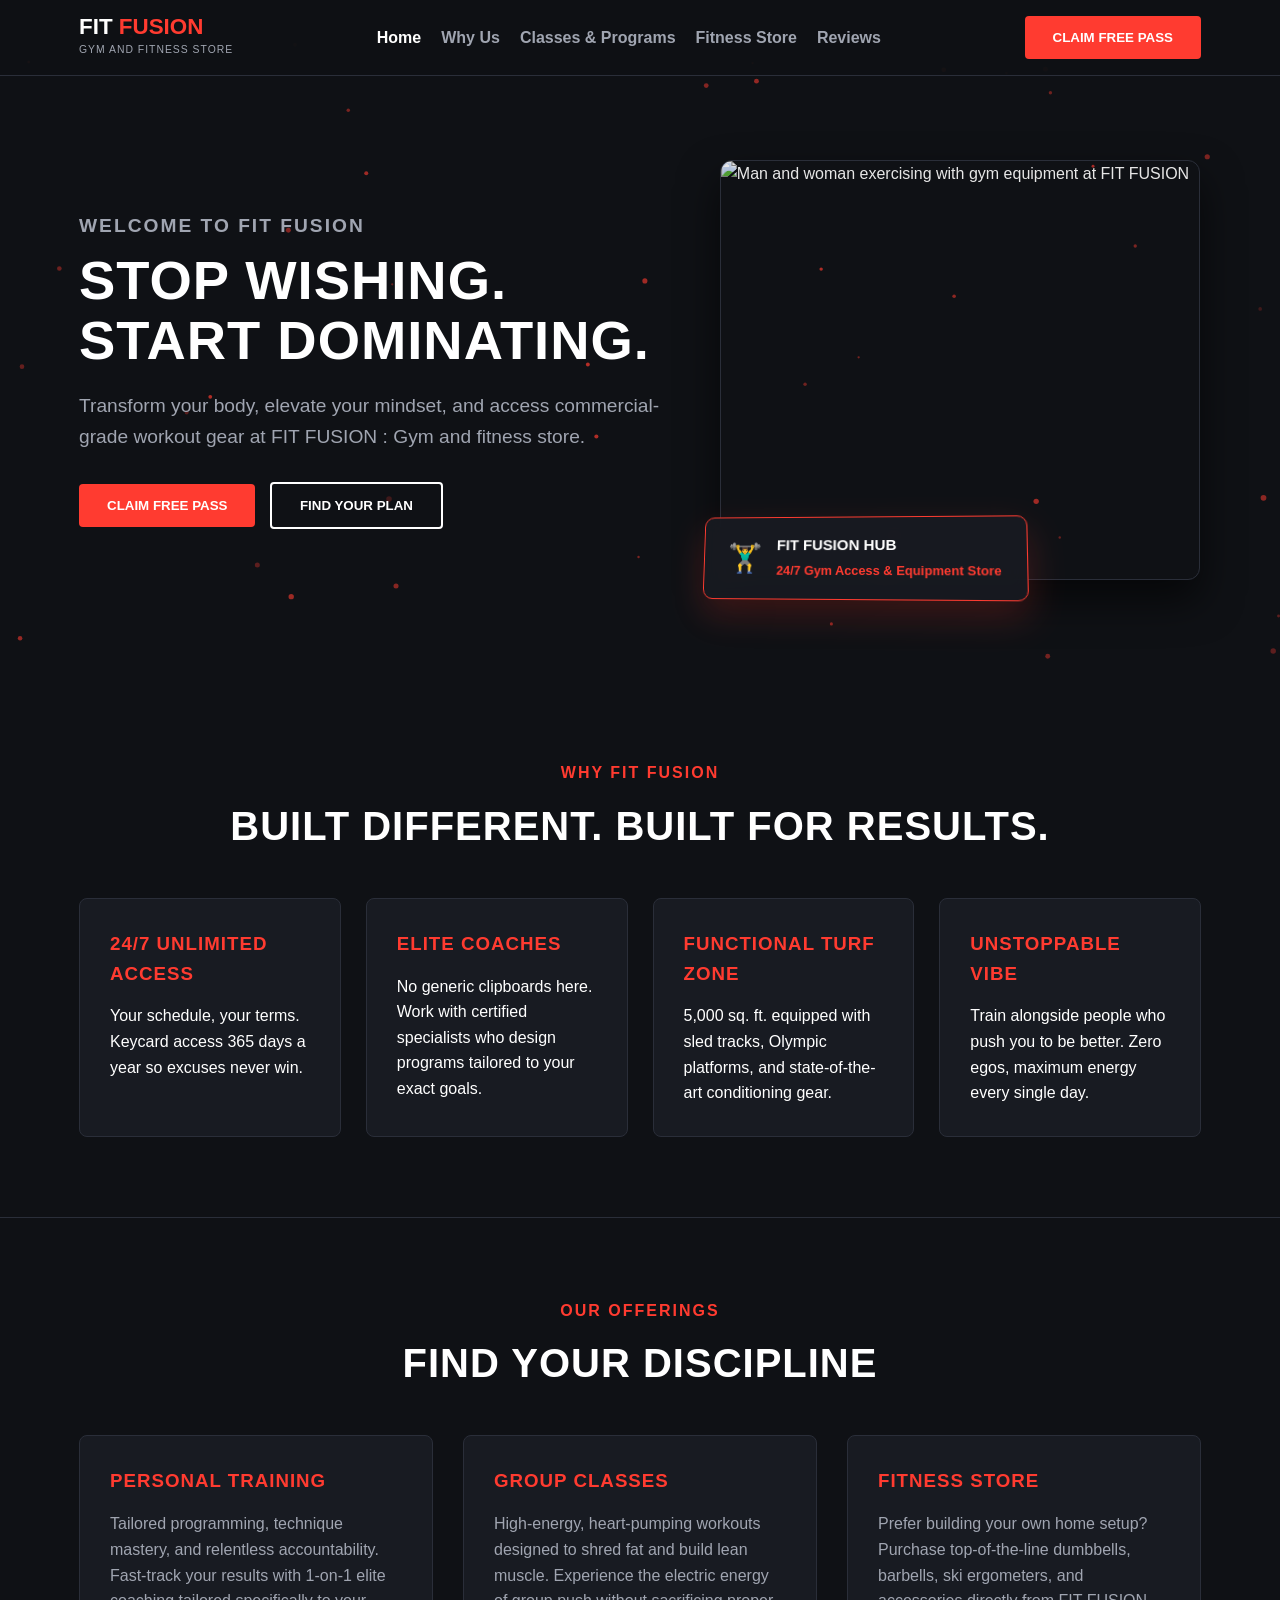
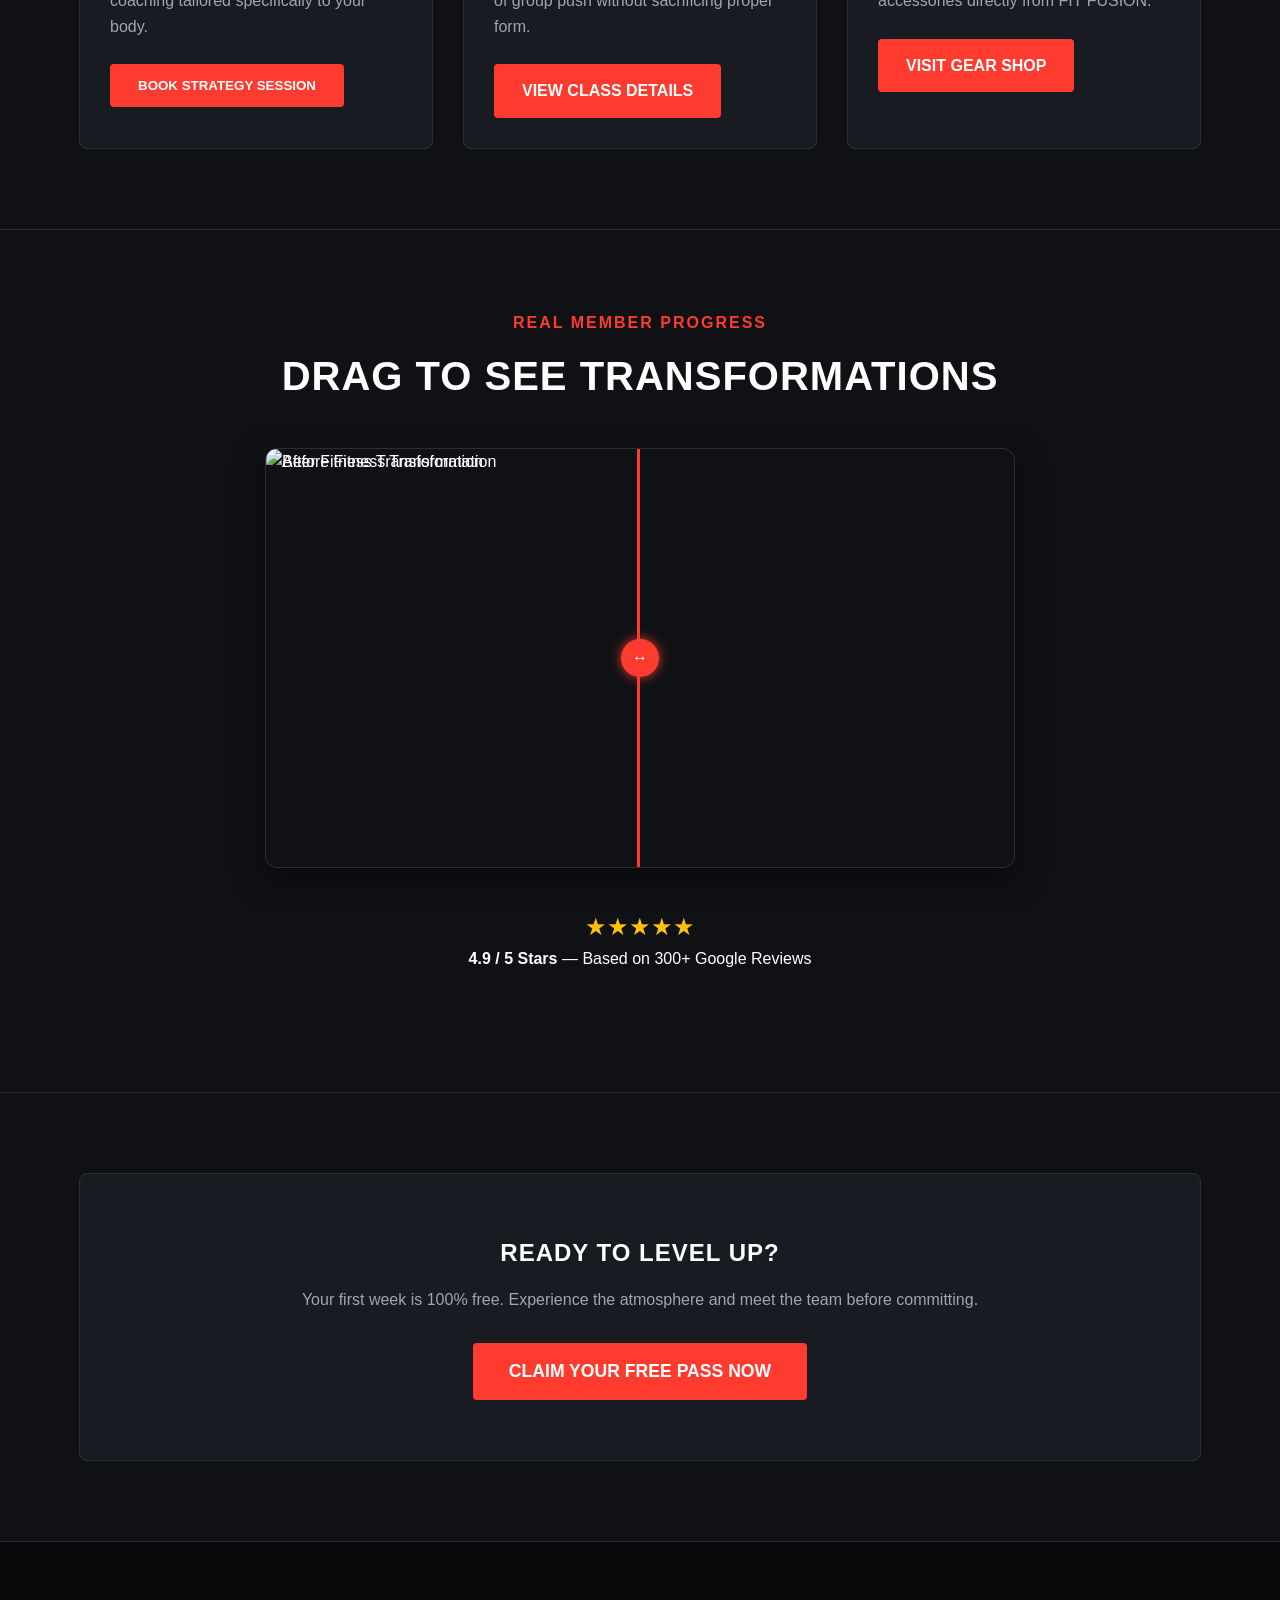
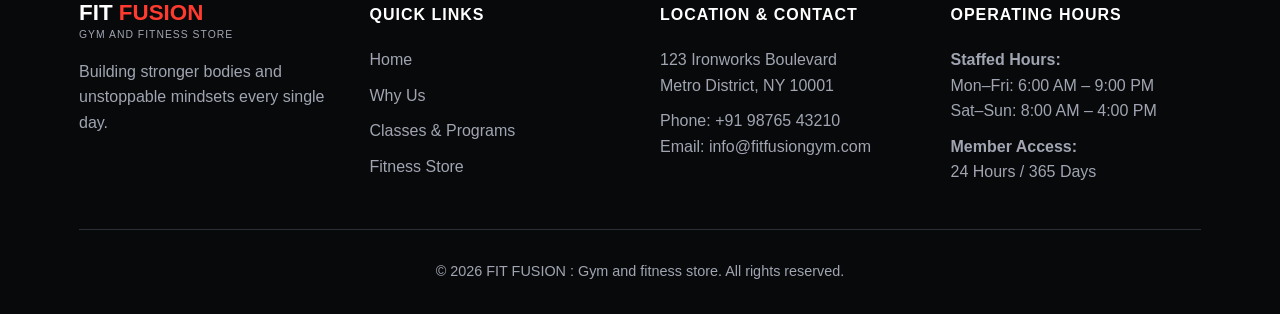
==== index.html @ 867b8ad6 "Add files via upload" ====
<!DOCTYPE html>
<html lang="en">
<head>
    <meta charset="UTF-8">
    <meta name="viewport" content="width=device-width, initial-scale=1.0">
    <title>FIT FUSION : Gym and fitness store | High-Performance Fitness Hub</title>
    <style>
        * {
            margin: 0;
            padding: 0;
            box-sizing: border-box;
            font-family: 'Segoe UI', Tahoma, Geneva, Verdana, sans-serif;
        }

        :root {
            --bg-dark: #0f1115;
            --bg-card: #181b22;
            --accent: #ff3b30;
            --accent-hover: #e02d23;
            --text-light: #ffffff;
            --text-gray: #a0a5b1;
            --border: #2a2e39;
        }

        body {
            background-color: var(--bg-dark);
            color: var(--text-light);
            line-height: 1.6;
        }

        .container {
            width: 90%;
            max-width: 1200px;
            margin: 0 auto;
            padding: 0 15px;
        }

        h1, h2, h3, h4 {
            font-weight: 800;
            text-transform: uppercase;
            letter-spacing: 1px;
        }

        .section-title {
            text-align: center;
            font-size: 2.5rem;
            margin-bottom: 1rem;
            color: var(--text-light);
        }

        .section-subtitle {
            text-align: center;
            color: var(--accent);
            font-size: 1rem;
            text-transform: uppercase;
            letter-spacing: 2px;
            margin-bottom: 0.5rem;
            font-weight: 700;
        }

        .btn {
            display: inline-block;
            padding: 14px 28px;
            background-color: var(--accent);
            color: var(--text-light);
            text-decoration: none;
            font-weight: 700;
            text-transform: uppercase;
            border-radius: 4px;
            transition: background 0.3s ease, transform 0.2s ease, box-shadow 0.3s ease;
            border: none;
            cursor: pointer;
            text-align: center;
        }

        .btn:hover { 
            background-color: var(--accent-hover); 
            transform: translateY(-2px);
            box-shadow: 0 0 15px rgba(255, 59, 48, 0.6);
        }

        .btn-outline {
            background-color: transparent;
            border: 2px solid var(--text-light);
            margin-left: 10px;
        }

        .btn-outline:hover {
            background-color: var(--text-light);
            color: var(--bg-dark);
            box-shadow: none;
        }

        section {
            padding: 80px 0;
            border-bottom: 1px solid var(--border);
        }

        /* Navigation */
        nav {
            background-color: rgba(15, 17, 21, 0.95);
            position: fixed;
            width: 100%;
            top: 0;
            z-index: 1000;
            border-bottom: 1px solid var(--border);
        }

        .nav-container {
            display: flex;
            justify-content: space-between;
            align-items: center;
            padding: 16px 15px;
        }

        .logo-container {
            display: flex;
            flex-direction: column;
            text-decoration: none;
        }

        .logo {
            font-size: 1.4rem;
            font-weight: 900;
            color: var(--text-light);
            line-height: 1;
        }

        .logo span { color: var(--accent); }

        .logo-sub {
            font-size: 0.65rem;
            color: var(--text-gray);
            letter-spacing: 1px;
            text-transform: uppercase;
            margin-top: 3px;
        }

        .nav-links {
            display: flex;
            list-style: none;
            gap: 20px;
        }

        .nav-links a {
            color: var(--text-gray);
            text-decoration: none;
            font-weight: 600;
            transition: color 0.3s;
        }

        .nav-links a:hover, .nav-links a.active { color: var(--text-light); }

        /* Hero Section with Canvas Particle Overlay & Split Layout */
        .hero {
            position: relative;
            padding: 160px 0 100px 0;
            background: linear-gradient(180deg, rgba(15,17,21,0.85) 0%, rgba(15,17,21,1) 100%);
            overflow: hidden;
        }

        #particleCanvas {
            position: absolute;
            top: 0;
            left: 0;
            width: 100%;
            height: 100%;
            pointer-events: none;
            z-index: 1;
        }

        .hero-grid {
            position: relative;
            z-index: 2;
            display: grid;
            grid-template-columns: 1.1fr 0.9fr;
            gap: 50px;
            align-items: center;
        }

        .hero-text h1 {
            font-size: 3.4rem;
            line-height: 1.1;
            margin-bottom: 20px;
        }

        .hero-text p {
            font-size: 1.2rem;
            color: var(--text-gray);
            margin-bottom: 30px;
        }

        .hero-visual {
            position: relative;
            display: flex;
            justify-content: center;
        }

        .hero-img-box {
            position: relative;
            width: 100%;
            max-width: 480px;
            height: 420px;
            border-radius: 12px;
            overflow: hidden;
            border: 1px solid var(--border);
            box-shadow: 0 20px 40px rgba(0,0,0,0.6);
            transition: box-shadow 0.3s ease;
        }

        .hero-img-box:hover {
            box-shadow: 0 0 25px rgba(255, 59, 48, 0.4);
        }

        .hero-img-box img {
            width: 100%;
            height: 100%;
            object-fit: cover;
            filter: brightness(0.9);
        }

        /* Floating 3D Badge Overlay */
        .hero-3d-badge {
            position: absolute;
            bottom: -20px;
            left: -20px;
            background: rgba(24, 27, 34, 0.85);
            backdrop-filter: blur(10px);
            border: 1px solid var(--accent);
            padding: 16px 24px;
            border-radius: 10px;
            display: flex;
            align-items: center;
            gap: 15px;
            box-shadow: 0 15px 35px rgba(255, 59, 48, 0.2);
            transform: perspective(500px) rotateY(-5deg) rotateX(5deg);
        }

        .hero-3d-badge .icon {
            font-size: 1.8rem;
        }

        .hero-3d-badge strong {
            display: block;
            color: var(--text-light);
            font-size: 0.95rem;
        }

        .hero-3d-badge span {
            color: var(--accent);
            font-size: 0.8rem;
            font-weight: 700;
        }

        /* Grids & Cards with Neon Glow Effect */
        .grid-4 {
            display: grid;
            grid-template-columns: repeat(auto-fit, minmax(250px, 1fr));
            gap: 25px;
            margin-top: 40px;
        }

        .grid-3 {
            display: grid;
            grid-template-columns: repeat(auto-fit, minmax(300px, 1fr));
            gap: 30px;
            margin-top: 40px;
        }

        .card, .offering-card {
            background-color: var(--bg-card);
            padding: 30px;
            border-radius: 8px;
            border: 1px solid var(--border);
            transition: transform 0.3s ease, border-color 0.3s ease, box-shadow 0.3s ease;
        }

        .card:hover, .offering-card:hover { 
            transform: translateY(-5px);
            border-color: var(--accent);
            box-shadow: 0 0 20px rgba(255, 59, 48, 0.3);
        }

        .card h3, .offering-card h3 {
            margin-bottom: 15px;
            color: var(--accent);
        }

        .offering-card p {
            color: var(--text-gray);
            margin: 15px 0 25px 0;
        }

        /* Interactive Transformation Before/After Slider */
        .transformation-slider {
            position: relative;
            width: 100%;
            max-width: 750px;
            height: 420px;
            margin: 40px auto 0 auto;
            border-radius: 12px;
            overflow: hidden;
            border: 1px solid var(--border);
            user-select: none;
            box-shadow: 0 10px 30px rgba(0,0,0,0.5);
        }

        .slider-img {
            position: absolute;
            top: 0;
            left: 0;
            width: 100%;
            height: 100%;
            object-fit: cover;
        }

        .img-after {
            width: 50%;
            z-index: 2;
            border-right: 3px solid var(--accent);
            overflow: hidden;
        }

        .slider-handle {
            position: absolute;
            top: 0;
            left: 50%;
            width: 40px;
            height: 100%;
            margin-left: -20px;
            z-index: 3;
            cursor: ew-resize;
            display: flex;
            align-items: center;
            justify-content: center;
        }

        .handle-circle {
            width: 38px;
            height: 38px;
            background: var(--accent);
            border-radius: 50%;
            color: white;
            display: flex;
            align-items: center;
            justify-content: center;
            font-weight: 800;
            box-shadow: 0 0 12px rgba(255, 59, 48, 0.9);
        }

        .rating-banner {
            text-align: center;
            margin-bottom: 40px;
        }

        .stars { color: #ffc107; font-size: 1.5rem; }

        /* CTA */
        .cta-banner {
            text-align: center;
            background-color: var(--bg-card);
            padding: 60px 20px;
            border-radius: 8px;
            border: 1px solid var(--border);
        }

        /* Modals */
        .modal-overlay {
            position: fixed;
            top: 0;
            left: 0;
            width: 100%;
            height: 100%;
            background: rgba(0, 0, 0, 0.85);
            display: none;
            justify-content: center;
            align-items: center;
            z-index: 2000;
        }

        .modal-content {
            background-color: var(--bg-card);
            border: 1px solid var(--border);
            padding: 40px;
            border-radius: 8px;
            max-width: 450px;
            width: 90%;
            position: relative;
        }

        .close-modal {
            position: absolute;
            top: 15px;
            right: 20px;
            font-size: 1.5rem;
            color: var(--text-gray);
            cursor: pointer;
        }

        .close-modal:hover { color: var(--text-light); }

        .form-group {
            margin-bottom: 15px;
            text-align: left;
        }

        .form-group label {
            display: block;
            margin-bottom: 5px;
            font-size: 0.9rem;
            color: var(--text-gray);
        }

        .form-group input, .form-group select {
            width: 100%;
            padding: 12px;
            background-color: var(--bg-dark);
            border: 1px solid var(--border);
            color: var(--text-light);
            border-radius: 4px;
        }

        /* Footer */
        footer {
            background-color: #08090b;
            padding: 60px 0 30px 0;
            color: var(--text-gray);
        }

        .footer-grid {
            display: grid;
            grid-template-columns: repeat(auto-fit, minmax(200px, 1fr));
            gap: 40px;
            margin-bottom: 40px;
        }

        .footer-col h4 { color: var(--text-light); margin-bottom: 20px; }
        .footer-col ul { list-style: none; }
        .footer-col ul li { margin-bottom: 10px; }
        .footer-col ul li a { color: var(--text-gray); text-decoration: none; transition: color 0.3s; }
        .footer-col ul li a:hover { color: var(--text-light); }
        .copyright { text-align: center; padding-top: 30px; border-top: 1px solid var(--border); font-size: 0.9rem; }

        @media (max-width: 900px) {
            .hero-grid { grid-template-columns: 1fr; text-align: center; }
            .hero-visual { margin-top: 30px; }
            .hero-3d-badge { left: 50%; transform: translateX(-50%); width: 85%; }
            .btn-outline { margin-left: 0; margin-top: 10px; display: block; }
            .nav-links { display: none; }
            .transformation-slider { height: 300px; }
        }
    </style>
</head>
<body>

    <!-- Navigation -->
    <nav>
        <div class="container nav-container">
            <a href="index.html" class="logo-container">
                <span class="logo">FIT <span>FUSION</span></span>
                <span class="logo-sub">Gym and fitness store</span>
            </a>
            <ul class="nav-links">
                <li><a href="index.html" class="active">Home</a></li>
                <li><a href="#about">Why Us</a></li>
                <li><a href="classes.html">Classes & Programs</a></li>
                <li><a href="shop.html">Fitness Store</a></li>
                <li><a href="#reviews">Reviews</a></li>
            </ul>
            <button class="btn" onclick="openModal('Claim Your Free 7-Day Pass')">Claim Free Pass</button>
        </div>
    </nav>

    <!-- Hero Section with Exercise Artwork, Ember Particles & 3D Badge -->
    <header class="hero">
        <canvas id="particleCanvas"></canvas>
        <div class="container">
            <div class="hero-grid">
                
                <!-- Left Column: Copy & Actions -->
                <div class="hero-text">
                    <p class="section-subtitle" style="text-align: left; margin-bottom: 10px;">Welcome to FIT FUSION</p>
                    <h1>Stop Wishing.<br>Start Dominating.</h1>
                    <p>Transform your body, elevate your mindset, and access commercial-grade workout gear at FIT FUSION : Gym and fitness store.</p>
                    <div>
                        <button class="btn" onclick="openModal('Claim Your Free 7-Day Pass')">Claim Free Pass</button>
                        <button class="btn btn-outline" onclick="openQuiz()">Find Your Plan</button>
                    </div>
                </div>

                <!-- Right Column: Workout Visual & Floating Glassmorphism 3D Badge -->
                <div class="hero-visual">
                    <div class="hero-img-box">
                        <img src="https://images.unsplash.com/photo-1517838277536-f5f99be501cd?auto=format&fit=crop&w=800&q=80" alt="Man and woman exercising with gym equipment at FIT FUSION">
                    </div>
                    
                    <div class="hero-3d-badge">
                        <span class="icon">🏋️‍♂️</span>
                        <div>
                            <strong>FIT FUSION HUB</strong>
                            <span>24/7 Gym Access & Equipment Store</span>
                        </div>
                    </div>
                </div>

            </div>
        </div>
    </header>

    <!-- Benefits Section -->
    <section id="about">
        <div class="container">
            <p class="section-subtitle">Why Fit Fusion</p>
            <h2 class="section-title">Built Different. Built for Results.</h2>
            <div class="grid-4">
                <div class="card">
                    <h3>24/7 Unlimited Access</h3>
                    <p>Your schedule, your terms. Keycard access 365 days a year so excuses never win.</p>
                </div>
                <div class="card">
                    <h3>Elite Coaches</h3>
                    <p>No generic clipboards here. Work with certified specialists who design programs tailored to your exact goals.</p>
                </div>
                <div class="card">
                    <h3>Functional Turf Zone</h3>
                    <p>5,000 sq. ft. equipped with sled tracks, Olympic platforms, and state-of-the-art conditioning gear.</p>
                </div>
                <div class="card">
                    <h3>Unstoppable Vibe</h3>
                    <p>Train alongside people who push you to be better. Zero egos, maximum energy every single day.</p>
                </div>
            </div>
        </div>
    </section>

    <!-- Offerings Section -->
    <section id="offerings">
        <div class="container">
            <p class="section-subtitle">Our Offerings</p>
            <h2 class="section-title">Find Your Discipline</h2>
            <div class="grid-3">
                <div class="offering-card">
                    <div>
                        <h3>Personal Training</h3>
                        <p>Tailored programming, technique mastery, and relentless accountability. Fast-track your results with 1-on-1 elite coaching tailored specifically to your body.</p>
                    </div>
                    <button class="btn" onclick="openModal('1-on-1 Strategy Session')">Book Strategy Session</button>
                </div>
                <div class="offering-card">
                    <div>
                        <h3>Group Classes</h3>
                        <p>High-energy, heart-pumping workouts designed to shred fat and build lean muscle. Experience the electric energy of group push without sacrificing proper form.</p>
                    </div>
                    <a href="classes.html" class="btn">View Class Details</a>
                </div>
                <div class="offering-card">
                    <div>
                        <h3>Fitness Store</h3>
                        <p>Prefer building your own home setup? Purchase top-of-the-line dumbbells, barbells, ski ergometers, and accessories directly from FIT FUSION.</p>
                    </div>
                    <a href="shop.html" class="btn">Visit Gear Shop</a>
                </div>
            </div>
        </div>
    </section>

    <!-- Interactive Before/After Social Proof Section -->
    <section id="reviews">
        <div class="container">
            <p class="section-subtitle">Real Member Progress</p>
            <h2 class="section-title">Drag To See Transformations</h2>
            
            <!-- Interactive Comparison Slider -->
            <div class="transformation-slider" id="transSlider">
                <img src="https://images.unsplash.com/photo-1583454110551-21f2fa2afe61?auto=format&fit=crop&w=800&q=80" class="slider-img img-before" alt="Before Fitness Transformation">
                <div class="slider-img img-after" id="afterContainer">
                    <img src="https://images.unsplash.com/photo-1581009146145-b5ef050c2e1e?auto=format&fit=crop&w=800&q=80" style="width: 750px; height: 100%; object-fit: cover;" alt="After Fitness Transformation">
                </div>
                <div class="slider-handle" id="sliderHandle">
                    <div class="handle-circle">↔</div>
                </div>
            </div>

            <div class="rating-banner" style="margin-top: 40px;">
                <div class="stars">★★★★★</div>
                <p><strong>4.9 / 5 Stars</strong> — Based on 300+ Google Reviews</p>
            </div>
        </div>
    </section>

    <!-- CTA Section -->
    <section id="claim">
        <div class="container">
            <div class="cta-banner">
                <h2 style="margin-bottom: 15px;">Ready to Level Up?</h2>
                <p style="color: var(--text-gray); margin-bottom: 30px;">Your first week is 100% free. Experience the atmosphere and meet the team before committing.</p>
                <button class="btn" style="font-size: 1.1rem; padding: 18px 36px;" onclick="openModal('Claim Your Free 7-Day Pass')">Claim Your Free Pass Now</button>
            </div>
        </div>
    </section>

    <!-- Footer -->
    <footer>
        <div class="container">
            <div class="footer-grid">
                <div class="footer-col">
                    <a href="index.html" class="logo-container" style="margin-bottom: 15px;">
                        <span class="logo">FIT <span>FUSION</span></span>
                        <span class="logo-sub">Gym and fitness store</span>
                    </a>
                    <p>Building stronger bodies and unstoppable mindsets every single day.</p>
                </div>
                <div class="footer-col">
                    <h4>Quick Links</h4>
                    <ul>
                        <li><a href="index.html">Home</a></li>
                        <li><a href="#about">Why Us</a></li>
                        <li><a href="classes.html">Classes & Programs</a></li>
                        <li><a href="shop.html">Fitness Store</a></li>
                    </ul>
                </div>
                <div class="footer-col">
                    <h4>Location & Contact</h4>
                    <p>123 Ironworks Boulevard<br>Metro District, NY 10001</p>
                    <p style="margin-top: 10px;">Phone: +91 98765 43210<br>Email: info@fitfusiongym.com</p>
                </div>
                <div class="footer-col">
                    <h4>Operating Hours</h4>
                    <p><strong>Staffed Hours:</strong><br>Mon–Fri: 6:00 AM – 9:00 PM<br>Sat–Sun: 8:00 AM – 4:00 PM</p>
                    <p style="margin-top: 10px;"><strong>Member Access:</strong><br>24 Hours / 365 Days</p>
                </div>
            </div>
            <div class="copyright">
                <p>&copy; 2026 FIT FUSION : Gym and fitness store. All rights reserved.</p>
            </div>
        </div>
    </footer>

    <!-- Interactive Offer Modal -->
    <div class="modal-overlay" id="actionModal">
        <div class="modal-content">
            <span class="close-modal" onclick="closeModal()">&times;</span>
            <h2 id="modalTitle" style="margin-bottom: 10px; font-size: 1.5rem;">Claim Your Offer</h2>
            <p style="color: var(--text-gray); font-size: 0.9rem; margin-bottom: 20px;">Enter your details below to activate your pass immediately.</p>
            <form id="modalForm" onsubmit="submitForm(event)">
                <div class="form-group">
                    <label>Full Name</label>
                    <input type="text" required placeholder="John Doe">
                </div>
                <div class="form-group">
                    <label>Email Address</label>
                    <input type="email" required placeholder="john@example.com">
                </div>
                <div class="form-group">
                    <label>Phone Number</label>
                    <input type="tel" required placeholder="+91 98765 43210">
                </div>
                <button type="submit" class="btn" style="width: 100%; margin-top: 10px;">Confirm & Claim Pass</button>
            </form>
            <div id="modalSuccess" style="display: none; text-align: center; padding: 20px 0;">
                <h3 style="color: #4cd964; margin-bottom: 10px;">✓ Offer Confirmed!</h3>
                <p style="color: var(--text-gray);">Check your email inbox. Your digital access pass and instructions are on their way!</p>
            </div>
        </div>
    </div>

    <!-- Interactive Membership Quiz Modal -->
    <div class="modal-overlay" id="quizModal">
        <div class="modal-content">
            <span class="close-modal" onclick="closeQuiz()">&times;</span>
            <h2>Find Your Perfect Plan</h2>
            <div id="quizStep">
                <p style="margin: 15px 0; color: var(--text-gray);">What is your primary fitness goal?</p>
                <button class="btn" style="width:100%; margin-bottom:10px;" onclick="finishQuiz('All-Access Pass (₹2,999/mo)')">Fat Loss & Group Energy</button>
                <button class="btn" style="width:100%; margin-bottom:10px;" onclick="finishQuiz('VIP 1-on-1 Coaching (₹6,999/mo)')">Strength & Personal Coaching</button>
                <button class="btn" style="width:100%;" onclick="finishQuiz('24/7 Basic Open Gym (₹1,499/mo)')">Self-Guided Workouts</button>
            </div>
            <div id="quizResult" style="display:none; text-align:center;">
                <p style="color:var(--text-gray);">Recommended Plan:</p>
                <h3 id="planRecTitle" style="color:var(--accent); margin: 15px 0;"></h3>
                <button class="btn" style="width:100%;" onclick="closeQuiz(); openModal('Claim Recommended Plan Offer');">Claim Trial Offer</button>
            </div>
        </div>
    </div>

    <script>
        // Floating Ember Particle System
        const canvas = document.getElementById('particleCanvas');
        if (canvas) {
            const ctx = canvas.getContext('2d');
            let particles = [];

            function resizeCanvas() {
                canvas.width = canvas.parentElement.offsetWidth;
                canvas.height = canvas.parentElement.offsetHeight;
            }
            resizeCanvas();
            window.addEventListener('resize', resizeCanvas);

            for (let i = 0; i < 45; i++) {
                particles.push({
                    x: Math.random() * canvas.width,
                    y: Math.random() * canvas.height,
                    radius: Math.random() * 2 + 1,
                    speedY: Math.random() * -1 - 0.2,
                    opacity: Math.random() * 0.5 + 0.2
                });
            }

            function animateParticles() {
                ctx.clearRect(0, 0, canvas.width, canvas.height);
                particles.forEach(p => {
                    ctx.beginPath();
                    ctx.arc(p.x, p.y, p.radius, 0, Math.PI * 2);
                    ctx.fillStyle = `rgba(255, 59, 48, ${p.opacity})`;
                    ctx.fill();
                    p.y += p.speedY;
                    if (p.y < 0) {
                        p.y = canvas.height;
                        p.x = Math.random() * canvas.width;
                    }
                });
                requestAnimationFrame(animateParticles);
            }
            animateParticles();
        }

        // Before/After Transformation Drag Slider Logic
        const slider = document.getElementById('transSlider');
        const afterImg = document.getElementById('afterContainer');
        const handle = document.getElementById('sliderHandle');

        if (slider && afterImg && handle) {
            let isDragging = false;

            function moveSlider(x) {
                const rect = slider.getBoundingClientRect();
                let posX = x - rect.left;
                if (posX < 0) posX = 0;
                if (posX > rect.width) posX = rect.width;
                let percentage = (posX / rect.width) * 100;
                afterImg.style.width = percentage + '%';
                handle.style.left = percentage + '%';
            }

            slider.addEventListener('mousedown', () => isDragging = true);
            window.addEventListener('mouseup', () => isDragging = false);
            window.addEventListener('mousemove', (e) => {
                if (isDragging) moveSlider(e.clientX);
            });

            slider.addEventListener('touchstart', () => isDragging = true);
            window.addEventListener('touchend', () => isDragging = false);
            window.addEventListener('touchmove', (e) => {
                if (isDragging) moveSlider(e.touches[0].clientX);
            });
        }

        // Modal System Functions
        function openModal(title) {
            document.getElementById('modalTitle').innerText = title;
            document.getElementById('modalForm').style.display = 'block';
            document.getElementById('modalSuccess').style.display = 'none';
            document.getElementById('actionModal').style.display = 'flex';
        }

        function closeModal() {
            document.getElementById('actionModal').style.display = 'none';
        }

        function openQuiz() {
            document.getElementById('quizStep').style.display = 'block';
            document.getElementById('quizResult').style.display = 'none';
            document.getElementById('quizModal').style.display = 'flex';
        }

        function closeQuiz() {
            document.getElementById('quizModal').style.display = 'none';
        }

        function finishQuiz(plan) {
            document.getElementById('quizStep').style.display = 'none';
            document.getElementById('planRecTitle').innerText = plan;
            document.getElementById('quizResult').style.display = 'block';
        }

        function submitForm(event) {
            event.preventDefault();
            document.getElementById('modalForm').style.display = 'none';
            document.getElementById('modalSuccess').style.display = 'block';
        }

        window.onclick = function(event) {
            if (event.target == document.getElementById('actionModal')) closeModal();
            if (event.target == document.getElementById('quizModal')) closeQuiz();
        }
    </script>
</body>
</html>
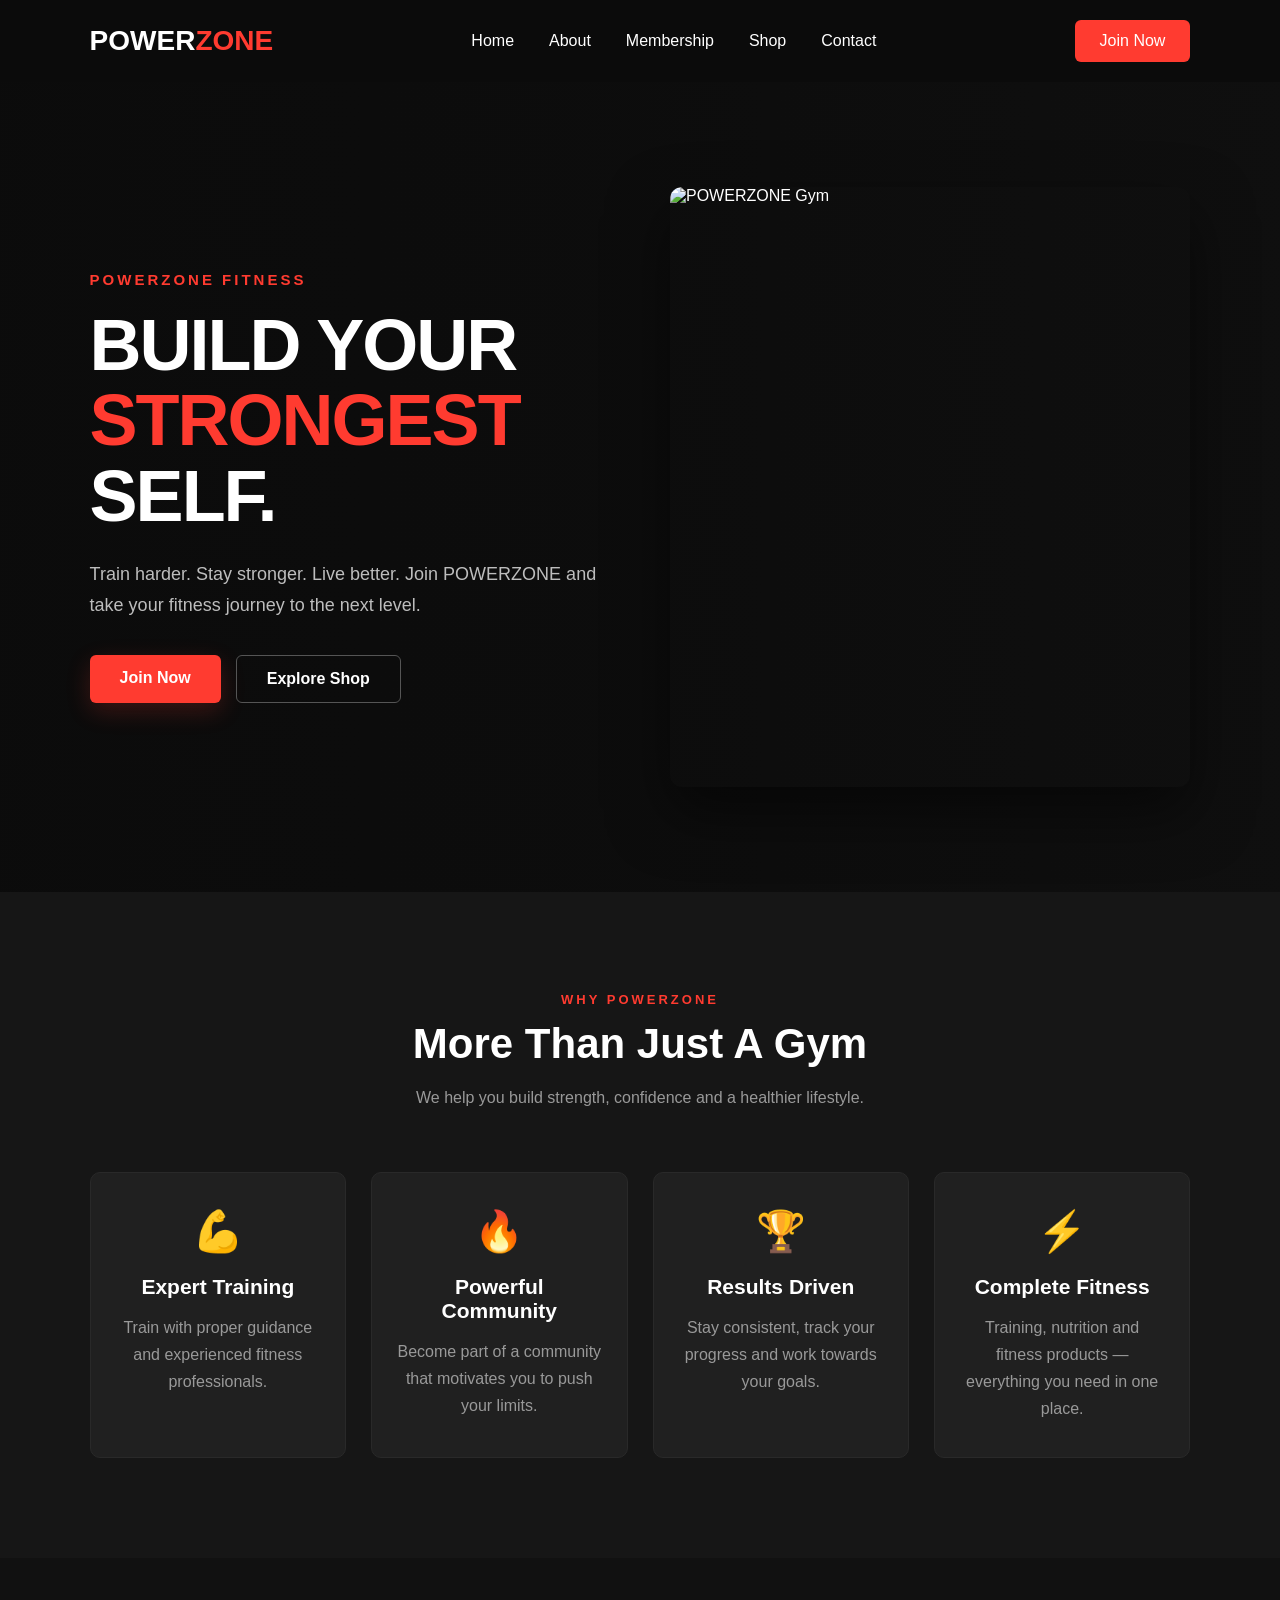
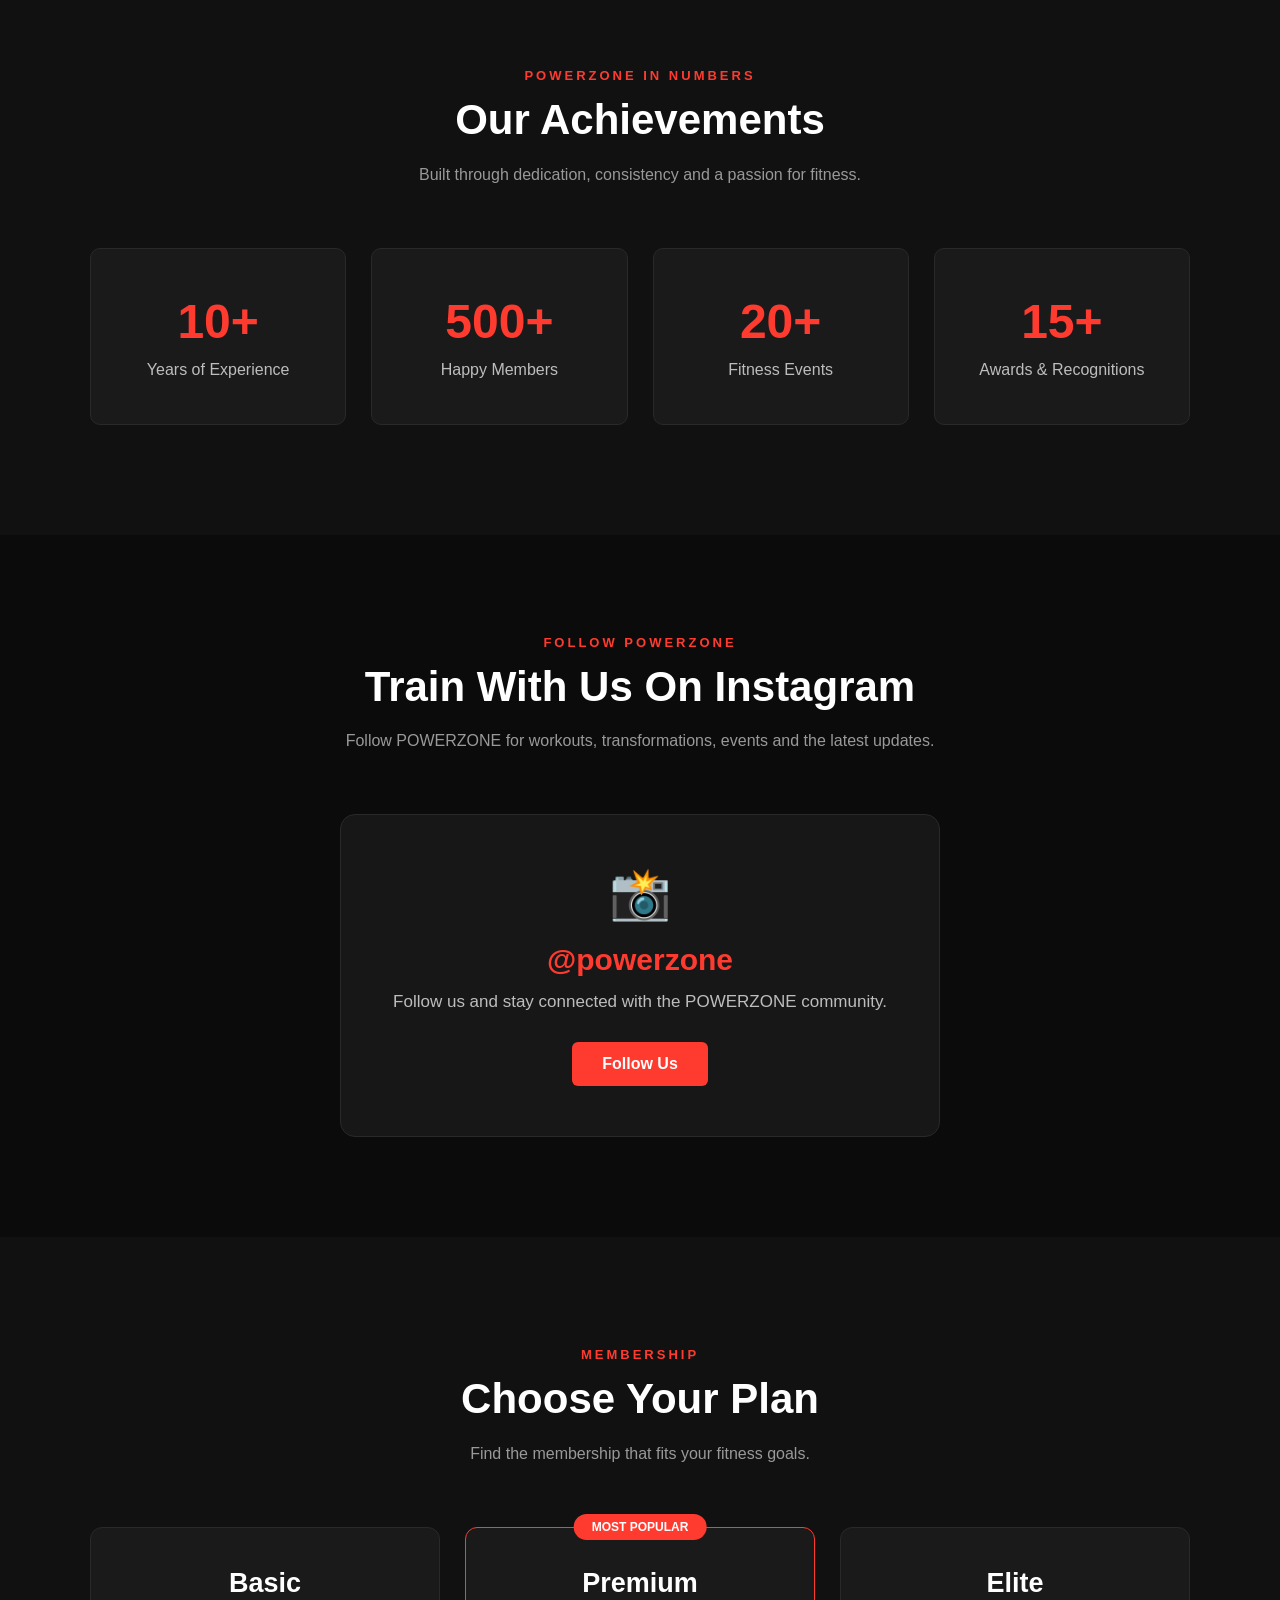
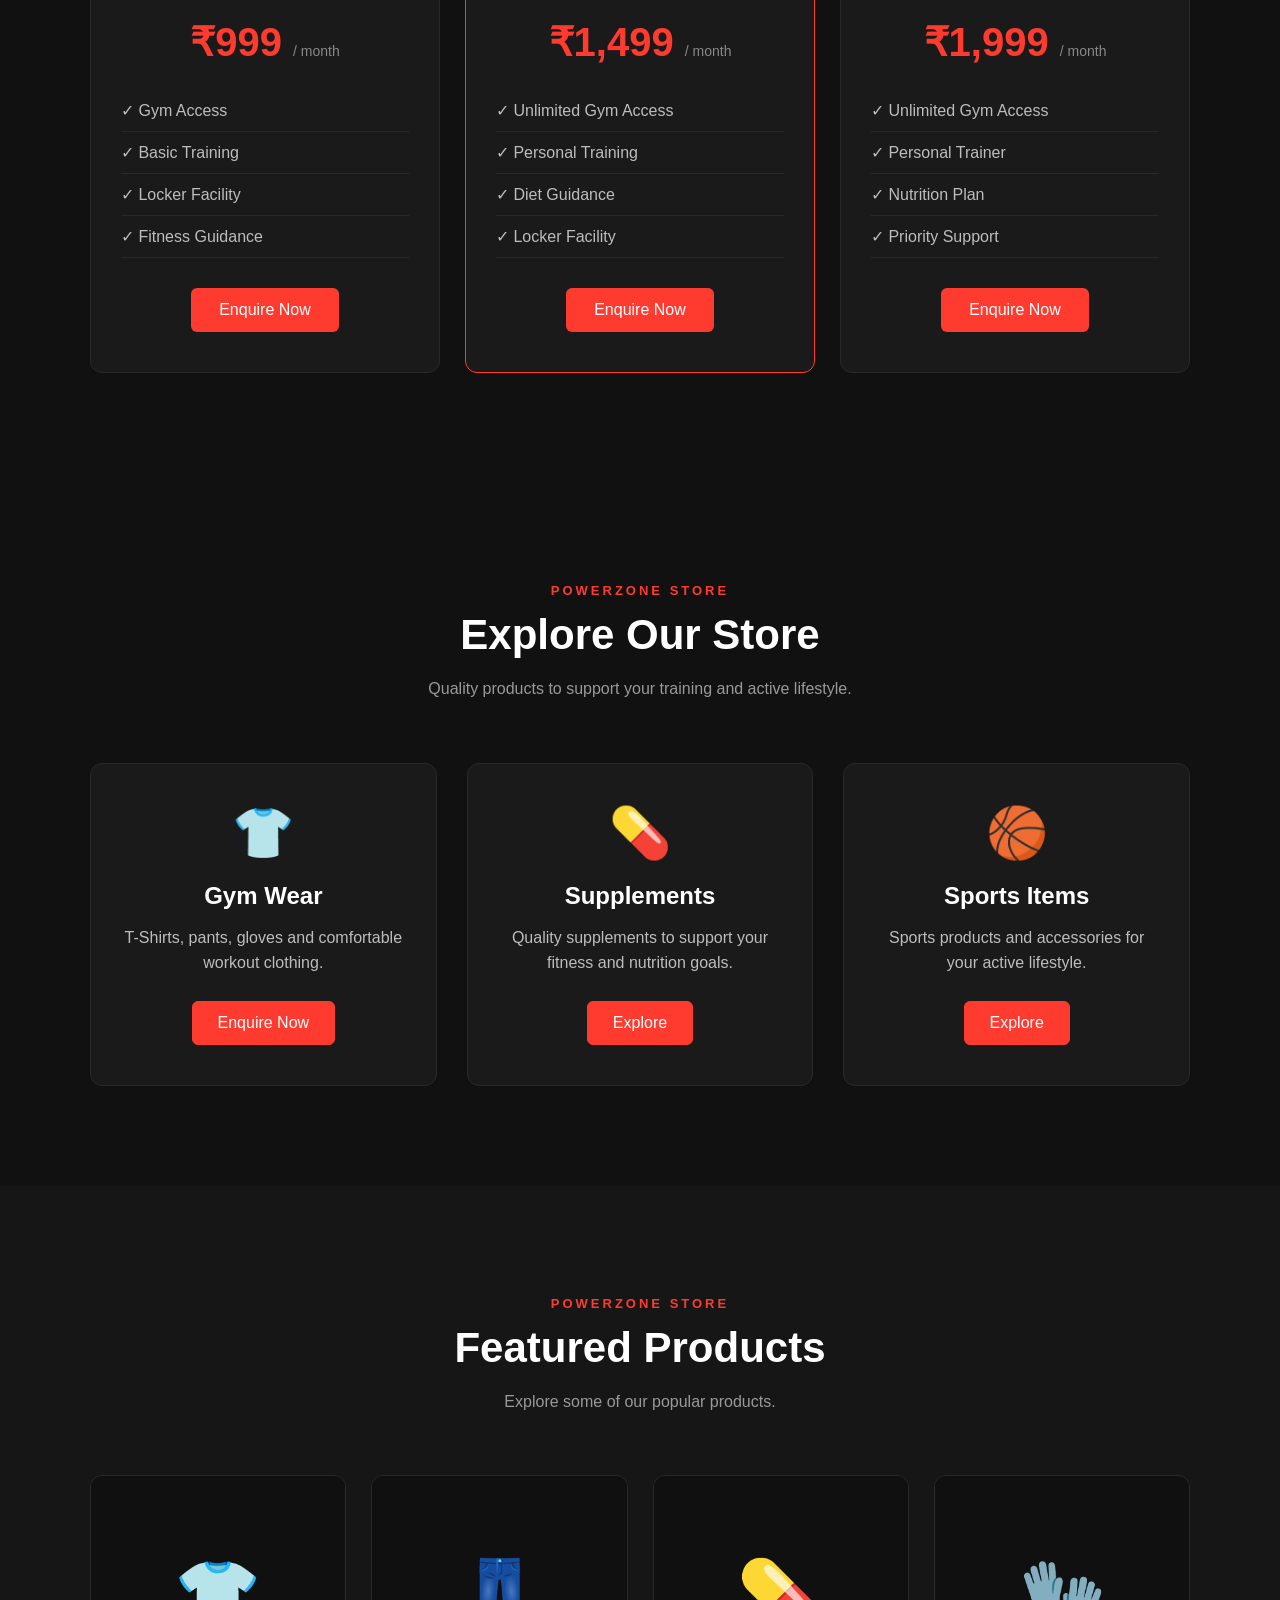
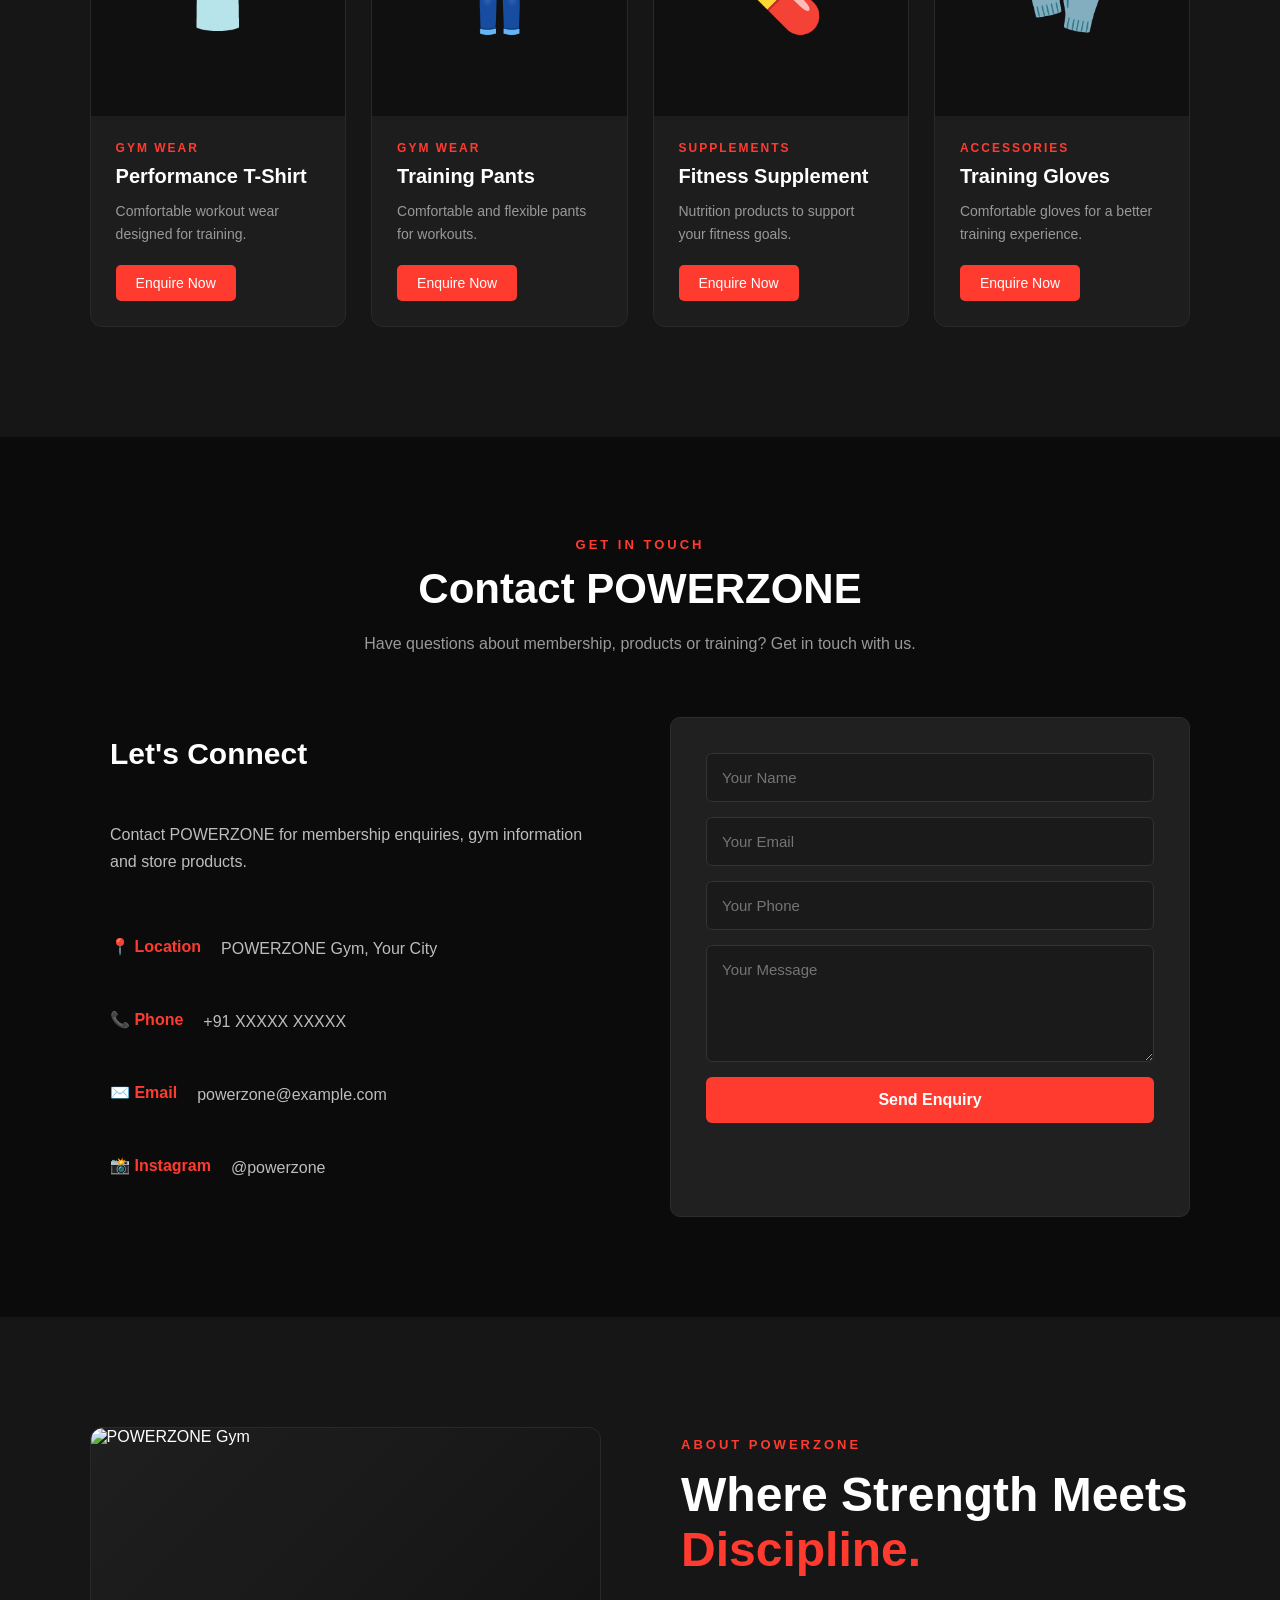
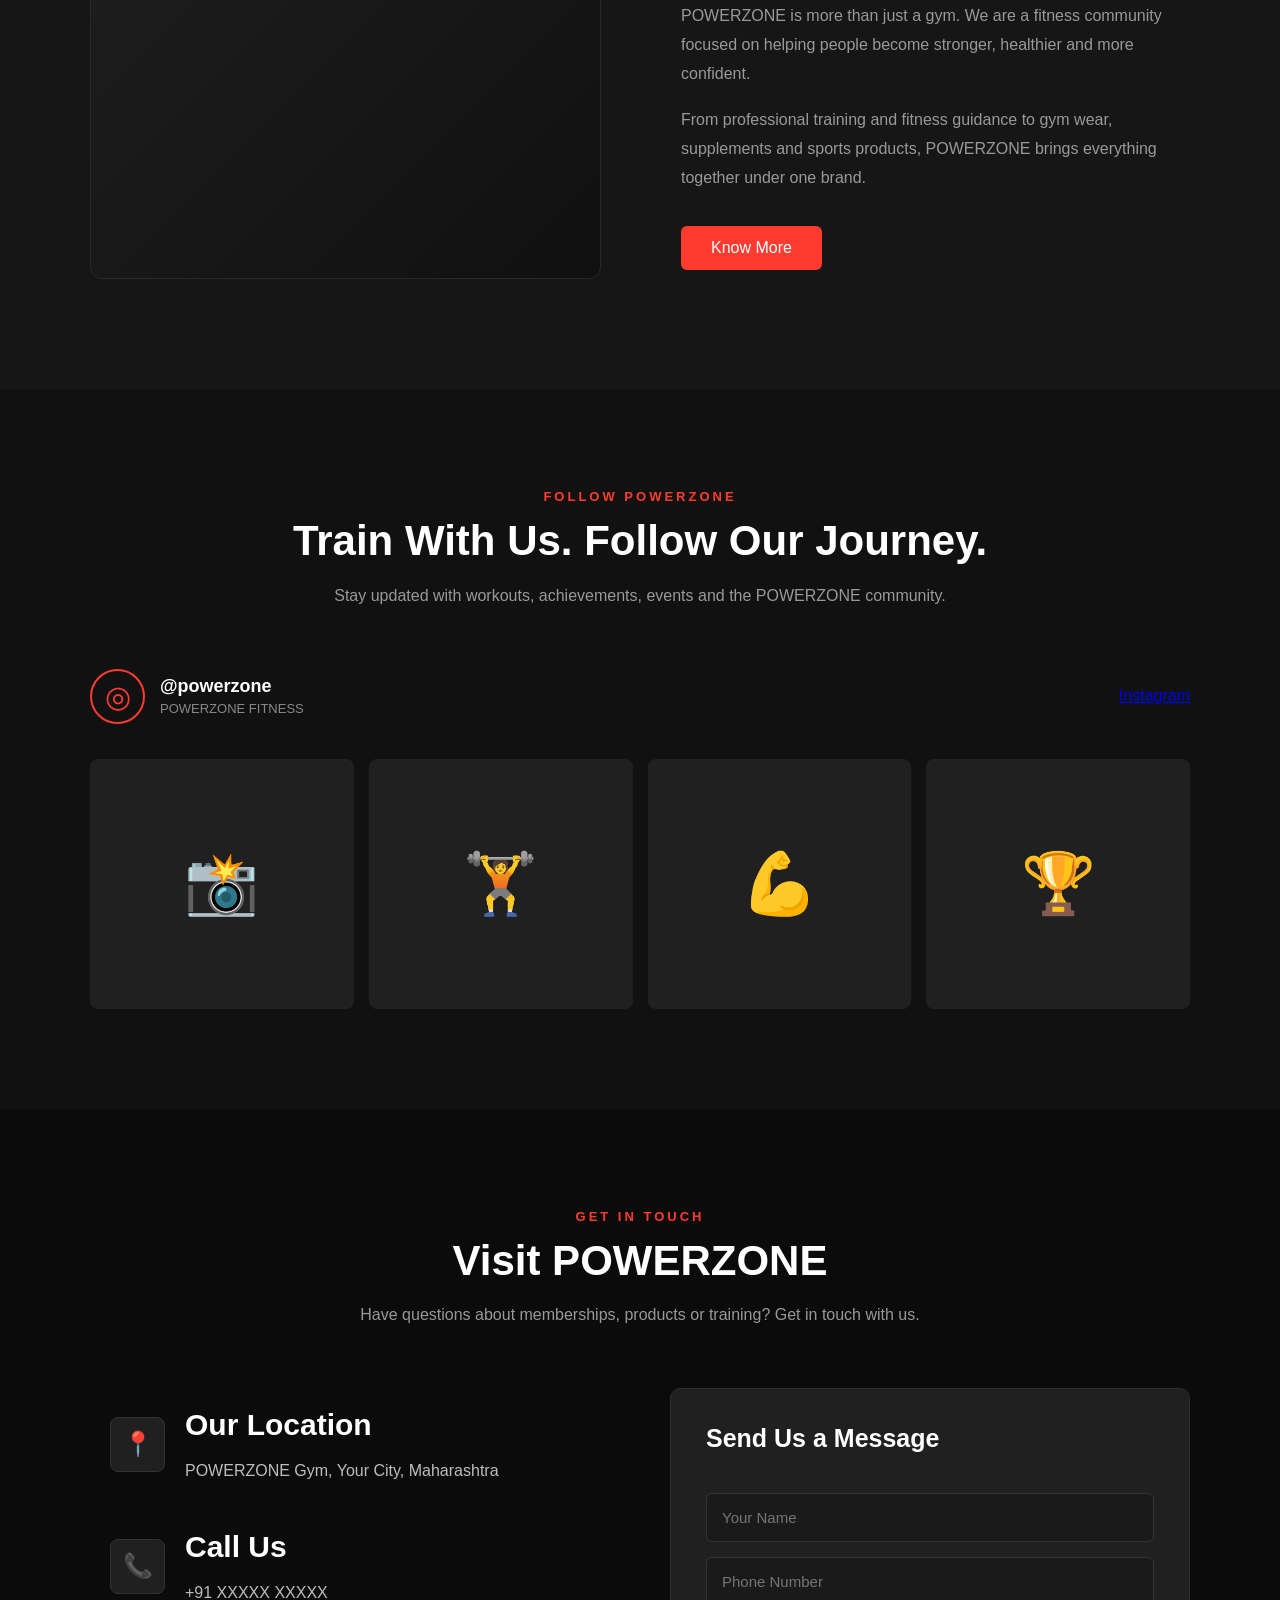
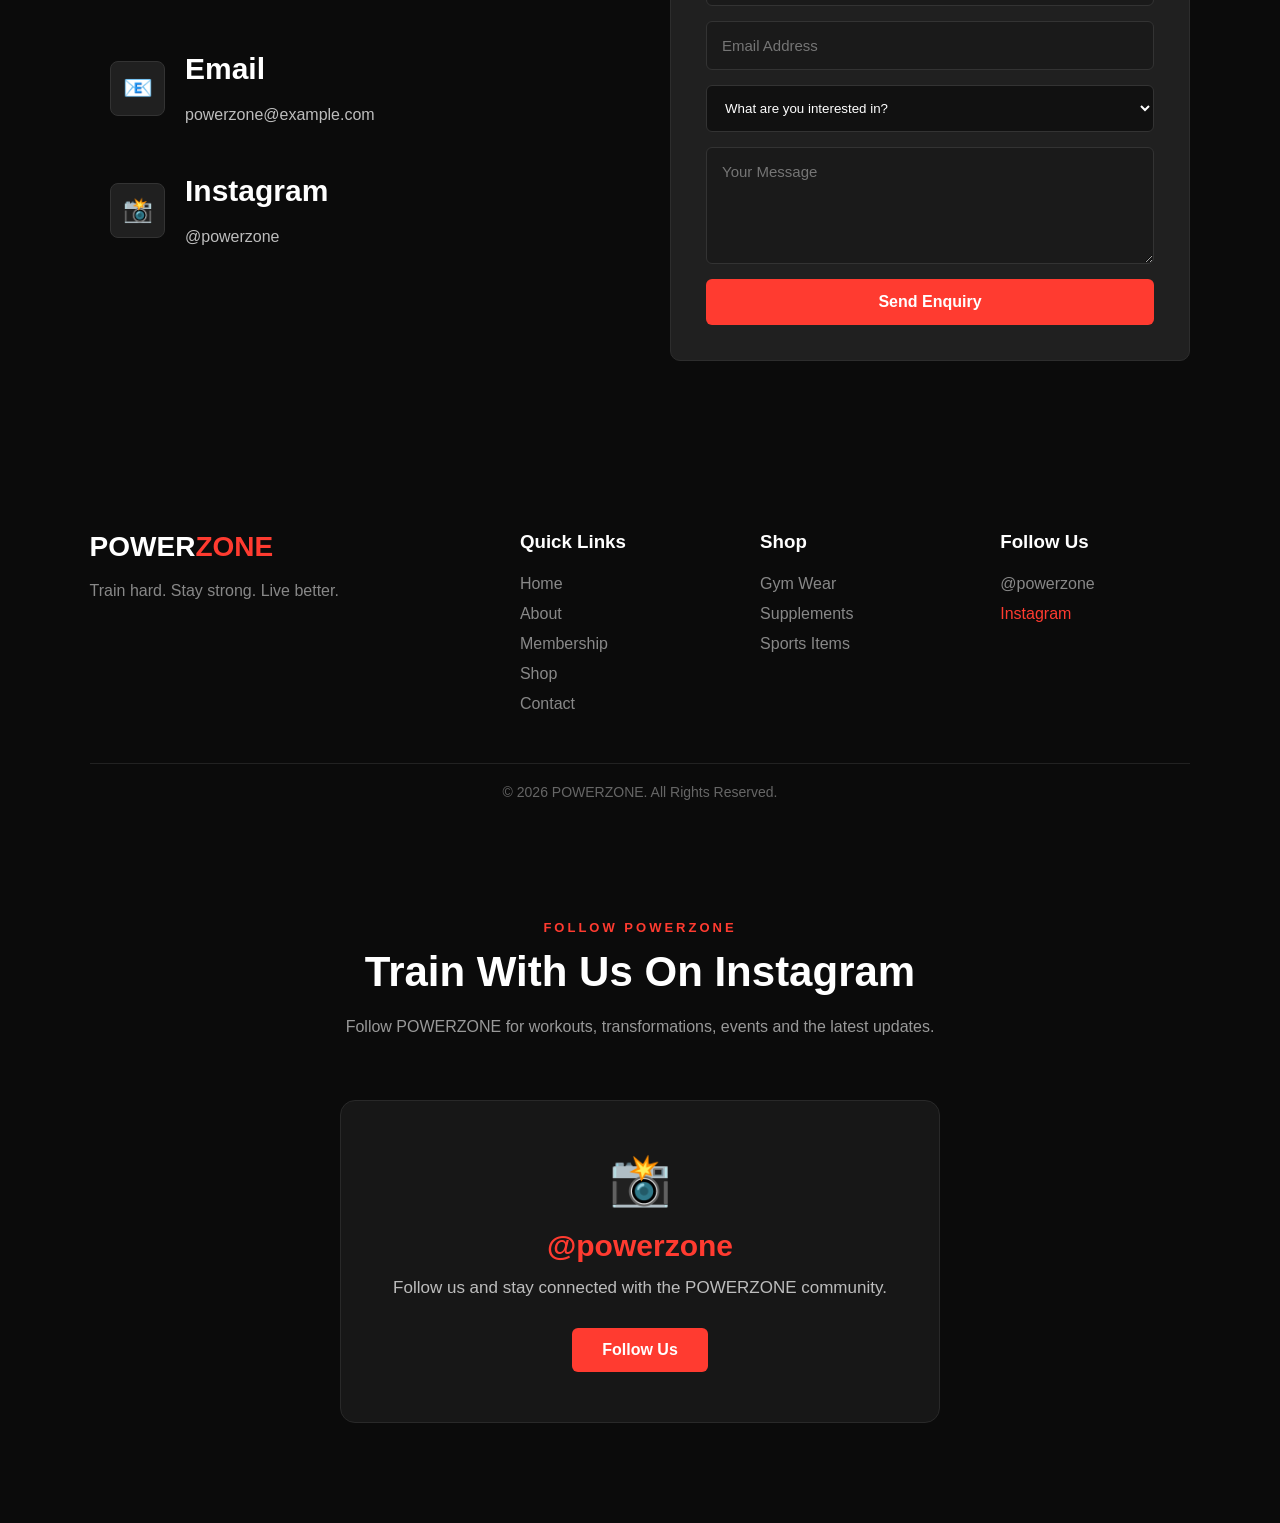
==== commit fc598b61: "Add files via upload PZ files" ====
--- a/index.html
+++ b/index.html
@@ -1,799 +1,974 @@
 <!DOCTYPE html>
 <html lang="en">
+
 <head>
     <meta charset="UTF-8">
     <meta name="viewport" content="width=device-width, initial-scale=1.0">
-    <title>FIT FUSION : Gym and fitness store | High-Performance Fitness Hub</title>
-    <style>
-        * {
-            margin: 0;
-            padding: 0;
-            box-sizing: border-box;
-            font-family: 'Segoe UI', Tahoma, Geneva, Verdana, sans-serif;
-        }
-
-        :root {
-            --bg-dark: #0f1115;
-            --bg-card: #181b22;
-            --accent: #ff3b30;
-            --accent-hover: #e02d23;
-            --text-light: #ffffff;
-            --text-gray: #a0a5b1;
-            --border: #2a2e39;
-        }
-
-        body {
-            background-color: var(--bg-dark);
-            color: var(--text-light);
-            line-height: 1.6;
-        }
-
-        .container {
-            width: 90%;
-            max-width: 1200px;
-            margin: 0 auto;
-            padding: 0 15px;
-        }
-
-        h1, h2, h3, h4 {
-            font-weight: 800;
-            text-transform: uppercase;
-            letter-spacing: 1px;
-        }
-
-        .section-title {
-            text-align: center;
-            font-size: 2.5rem;
-            margin-bottom: 1rem;
-            color: var(--text-light);
-        }
-
-        .section-subtitle {
-            text-align: center;
-            color: var(--accent);
-            font-size: 1rem;
-            text-transform: uppercase;
-            letter-spacing: 2px;
-            margin-bottom: 0.5rem;
-            font-weight: 700;
-        }
-
-        .btn {
-            display: inline-block;
-            padding: 14px 28px;
-            background-color: var(--accent);
-            color: var(--text-light);
-            text-decoration: none;
-            font-weight: 700;
-            text-transform: uppercase;
-            border-radius: 4px;
-            transition: background 0.3s ease, transform 0.2s ease, box-shadow 0.3s ease;
-            border: none;
-            cursor: pointer;
-            text-align: center;
-        }
-
-        .btn:hover { 
-            background-color: var(--accent-hover); 
-            transform: translateY(-2px);
-            box-shadow: 0 0 15px rgba(255, 59, 48, 0.6);
-        }
-
-        .btn-outline {
-            background-color: transparent;
-            border: 2px solid var(--text-light);
-            margin-left: 10px;
-        }
-
-        .btn-outline:hover {
-            background-color: var(--text-light);
-            color: var(--bg-dark);
-            box-shadow: none;
-        }
-
-        section {
-            padding: 80px 0;
-            border-bottom: 1px solid var(--border);
-        }
-
-        /* Navigation */
-        nav {
-            background-color: rgba(15, 17, 21, 0.95);
-            position: fixed;
-            width: 100%;
-            top: 0;
-            z-index: 1000;
-            border-bottom: 1px solid var(--border);
-        }
-
-        .nav-container {
-            display: flex;
-            justify-content: space-between;
-            align-items: center;
-            padding: 16px 15px;
-        }
-
-        .logo-container {
-            display: flex;
-            flex-direction: column;
-            text-decoration: none;
-        }
-
-        .logo {
-            font-size: 1.4rem;
-            font-weight: 900;
-            color: var(--text-light);
-            line-height: 1;
-        }
-
-        .logo span { color: var(--accent); }
-
-        .logo-sub {
-            font-size: 0.65rem;
-            color: var(--text-gray);
-            letter-spacing: 1px;
-            text-transform: uppercase;
-            margin-top: 3px;
-        }
-
-        .nav-links {
-            display: flex;
-            list-style: none;
-            gap: 20px;
-        }
-
-        .nav-links a {
-            color: var(--text-gray);
-            text-decoration: none;
-            font-weight: 600;
-            transition: color 0.3s;
-        }
-
-        .nav-links a:hover, .nav-links a.active { color: var(--text-light); }
-
-        /* Hero Section with Canvas Particle Overlay & Split Layout */
-        .hero {
-            position: relative;
-            padding: 160px 0 100px 0;
-            background: linear-gradient(180deg, rgba(15,17,21,0.85) 0%, rgba(15,17,21,1) 100%);
-            overflow: hidden;
-        }
-
-        #particleCanvas {
-            position: absolute;
-            top: 0;
-            left: 0;
-            width: 100%;
-            height: 100%;
-            pointer-events: none;
-            z-index: 1;
-        }
-
-        .hero-grid {
-            position: relative;
-            z-index: 2;
-            display: grid;
-            grid-template-columns: 1.1fr 0.9fr;
-            gap: 50px;
-            align-items: center;
-        }
-
-        .hero-text h1 {
-            font-size: 3.4rem;
-            line-height: 1.1;
-            margin-bottom: 20px;
-        }
-
-        .hero-text p {
-            font-size: 1.2rem;
-            color: var(--text-gray);
-            margin-bottom: 30px;
-        }
-
-        .hero-visual {
-            position: relative;
-            display: flex;
-            justify-content: center;
-        }
-
-        .hero-img-box {
-            position: relative;
-            width: 100%;
-            max-width: 480px;
-            height: 420px;
-            border-radius: 12px;
-            overflow: hidden;
-            border: 1px solid var(--border);
-            box-shadow: 0 20px 40px rgba(0,0,0,0.6);
-            transition: box-shadow 0.3s ease;
-        }
-
-        .hero-img-box:hover {
-            box-shadow: 0 0 25px rgba(255, 59, 48, 0.4);
-        }
-
-        .hero-img-box img {
-            width: 100%;
-            height: 100%;
-            object-fit: cover;
-            filter: brightness(0.9);
-        }
-
-        /* Floating 3D Badge Overlay */
-        .hero-3d-badge {
-            position: absolute;
-            bottom: -20px;
-            left: -20px;
-            background: rgba(24, 27, 34, 0.85);
-            backdrop-filter: blur(10px);
-            border: 1px solid var(--accent);
-            padding: 16px 24px;
-            border-radius: 10px;
-            display: flex;
-            align-items: center;
-            gap: 15px;
-            box-shadow: 0 15px 35px rgba(255, 59, 48, 0.2);
-            transform: perspective(500px) rotateY(-5deg) rotateX(5deg);
-        }
-
-        .hero-3d-badge .icon {
-            font-size: 1.8rem;
-        }
-
-        .hero-3d-badge strong {
-            display: block;
-            color: var(--text-light);
-            font-size: 0.95rem;
-        }
-
-        .hero-3d-badge span {
-            color: var(--accent);
-            font-size: 0.8rem;
-            font-weight: 700;
-        }
-
-        /* Grids & Cards with Neon Glow Effect */
-        .grid-4 {
-            display: grid;
-            grid-template-columns: repeat(auto-fit, minmax(250px, 1fr));
-            gap: 25px;
-            margin-top: 40px;
-        }
-
-        .grid-3 {
-            display: grid;
-            grid-template-columns: repeat(auto-fit, minmax(300px, 1fr));
-            gap: 30px;
-            margin-top: 40px;
-        }
-
-        .card, .offering-card {
-            background-color: var(--bg-card);
-            padding: 30px;
-            border-radius: 8px;
-            border: 1px solid var(--border);
-            transition: transform 0.3s ease, border-color 0.3s ease, box-shadow 0.3s ease;
-        }
-
-        .card:hover, .offering-card:hover { 
-            transform: translateY(-5px);
-            border-color: var(--accent);
-            box-shadow: 0 0 20px rgba(255, 59, 48, 0.3);
-        }
-
-        .card h3, .offering-card h3 {
-            margin-bottom: 15px;
-            color: var(--accent);
-        }
-
-        .offering-card p {
-            color: var(--text-gray);
-            margin: 15px 0 25px 0;
-        }
-
-        /* Interactive Transformation Before/After Slider */
-        .transformation-slider {
-            position: relative;
-            width: 100%;
-            max-width: 750px;
-            height: 420px;
-            margin: 40px auto 0 auto;
-            border-radius: 12px;
-            overflow: hidden;
-            border: 1px solid var(--border);
-            user-select: none;
-            box-shadow: 0 10px 30px rgba(0,0,0,0.5);
-        }
-
-        .slider-img {
-            position: absolute;
-            top: 0;
-            left: 0;
-            width: 100%;
-            height: 100%;
-            object-fit: cover;
-        }
-
-        .img-after {
-            width: 50%;
-            z-index: 2;
-            border-right: 3px solid var(--accent);
-            overflow: hidden;
-        }
-
-        .slider-handle {
-            position: absolute;
-            top: 0;
-            left: 50%;
-            width: 40px;
-            height: 100%;
-            margin-left: -20px;
-            z-index: 3;
-            cursor: ew-resize;
-            display: flex;
-            align-items: center;
-            justify-content: center;
-        }
-
-        .handle-circle {
-            width: 38px;
-            height: 38px;
-            background: var(--accent);
-            border-radius: 50%;
-            color: white;
-            display: flex;
-            align-items: center;
-            justify-content: center;
-            font-weight: 800;
-            box-shadow: 0 0 12px rgba(255, 59, 48, 0.9);
-        }
-
-        .rating-banner {
-            text-align: center;
-            margin-bottom: 40px;
-        }
-
-        .stars { color: #ffc107; font-size: 1.5rem; }
-
-        /* CTA */
-        .cta-banner {
-            text-align: center;
-            background-color: var(--bg-card);
-            padding: 60px 20px;
-            border-radius: 8px;
-            border: 1px solid var(--border);
-        }
-
-        /* Modals */
-        .modal-overlay {
-            position: fixed;
-            top: 0;
-            left: 0;
-            width: 100%;
-            height: 100%;
-            background: rgba(0, 0, 0, 0.85);
-            display: none;
-            justify-content: center;
-            align-items: center;
-            z-index: 2000;
-        }
-
-        .modal-content {
-            background-color: var(--bg-card);
-            border: 1px solid var(--border);
-            padding: 40px;
-            border-radius: 8px;
-            max-width: 450px;
-            width: 90%;
-            position: relative;
-        }
-
-        .close-modal {
-            position: absolute;
-            top: 15px;
-            right: 20px;
-            font-size: 1.5rem;
-            color: var(--text-gray);
-            cursor: pointer;
-        }
-
-        .close-modal:hover { color: var(--text-light); }
-
-        .form-group {
-            margin-bottom: 15px;
-            text-align: left;
-        }
-
-        .form-group label {
-            display: block;
-            margin-bottom: 5px;
-            font-size: 0.9rem;
-            color: var(--text-gray);
-        }
-
-        .form-group input, .form-group select {
-            width: 100%;
-            padding: 12px;
-            background-color: var(--bg-dark);
-            border: 1px solid var(--border);
-            color: var(--text-light);
-            border-radius: 4px;
-        }
-
-        /* Footer */
-        footer {
-            background-color: #08090b;
-            padding: 60px 0 30px 0;
-            color: var(--text-gray);
-        }
-
-        .footer-grid {
-            display: grid;
-            grid-template-columns: repeat(auto-fit, minmax(200px, 1fr));
-            gap: 40px;
-            margin-bottom: 40px;
-        }
-
-        .footer-col h4 { color: var(--text-light); margin-bottom: 20px; }
-        .footer-col ul { list-style: none; }
-        .footer-col ul li { margin-bottom: 10px; }
-        .footer-col ul li a { color: var(--text-gray); text-decoration: none; transition: color 0.3s; }
-        .footer-col ul li a:hover { color: var(--text-light); }
-        .copyright { text-align: center; padding-top: 30px; border-top: 1px solid var(--border); font-size: 0.9rem; }
-
-        @media (max-width: 900px) {
-            .hero-grid { grid-template-columns: 1fr; text-align: center; }
-            .hero-visual { margin-top: 30px; }
-            .hero-3d-badge { left: 50%; transform: translateX(-50%); width: 85%; }
-            .btn-outline { margin-left: 0; margin-top: 10px; display: block; }
-            .nav-links { display: none; }
-            .transformation-slider { height: 300px; }
-        }
-    </style>
+
+    <title>POWERZONE</title>
+
+    <link rel="stylesheet" href="css/style.css">
+    <link rel="stylesheet" href="css/responsive.css">
 </head>
+
 <body>
 
-    <!-- Navigation -->
-    <nav>
-        <div class="container nav-container">
-            <a href="index.html" class="logo-container">
-                <span class="logo">FIT <span>FUSION</span></span>
-                <span class="logo-sub">Gym and fitness store</span>
+  <header>
+    <nav class="navbar">
+
+        <div class="logo">
+            POWER<span>ZONE</span>
+        </div>
+
+        <ul class="nav-links">
+           <li><a href="#home">Home</a></li>
+<li><a href="#about">About</a></li>
+<li><a href="#membership">Membership</a></li>
+<li><a href="#shop">Shop</a></li>
+<li><a href="#contact">Contact</a></li>
+        </ul>
+
+        <a href="#membership" class="join-btn">
+    Join Now
+</a>
+<button class="menu-btn" id="menuBtn">
+    ☰
+</button>
+    </nav>
+</header>
+<!-- Hero Section -->
+<section class="hero" id="home">
+
+    <div class="hero-content">
+
+        <div class="hero-text">
+
+            <p class="hero-tag">POWERZONE FITNESS</p>
+
+            <h1>
+                BUILD YOUR
+                <span>STRONGEST</span>
+                SELF.
+            </h1>
+
+            <p class="hero-description">
+                Train harder. Stay stronger. Live better.
+                Join POWERZONE and take your fitness journey
+                to the next level.
+            </p>
+
+            <div class="hero-buttons">
+
+                <a href="#membership" class="primary-btn">
+    Join Now
+</a>
+                <a href="#shop" class="secondary-btn">
+    Explore Shop
+</a>
+            </div>
+
+        </div>
+
+        <div class="hero-image">
+
+            <img src="image/hero.jpg" alt="POWERZONE Gym">
+
+        </div>
+
+    </div>
+
+</section>
+<!-- Why POWERZONE Section -->
+
+<section class="why-powerzone">
+
+    <div class="section-heading">
+
+        <p>WHY POWERZONE</p>
+
+        <h2>More Than Just A Gym</h2>
+
+        <span>
+            We help you build strength, confidence and a healthier lifestyle.
+        </span>
+
+    </div>
+
+
+    <div class="why-cards">
+
+        <div class="why-card">
+
+            <div class="why-icon">💪</div>
+
+            <h3>Expert Training</h3>
+
+            <p>
+                Train with proper guidance and experienced fitness professionals.
+            </p>
+
+        </div>
+
+
+        <div class="why-card">
+
+            <div class="why-icon">🔥</div>
+
+            <h3>Powerful Community</h3>
+
+            <p>
+                Become part of a community that motivates you to push your limits.
+            </p>
+
+        </div>
+
+
+        <div class="why-card">
+
+            <div class="why-icon">🏆</div>
+
+            <h3>Results Driven</h3>
+
+            <p>
+                Stay consistent, track your progress and work towards your goals.
+            </p>
+
+        </div>
+
+
+        <div class="why-card">
+
+            <div class="why-icon">⚡</div>
+
+            <h3>Complete Fitness</h3>
+
+            <p>
+                Training, nutrition and fitness products — everything you need in one place.
+            </p>
+
+        </div>
+
+    </div>
+
+</section>
+<!-- Achievements Section -->
+
+<section class="achievements">
+
+    <div class="section-heading">
+
+        <p>POWERZONE IN NUMBERS</p>
+
+        <h2>Our Achievements</h2>
+
+        <span>
+            Built through dedication, consistency and a passion for fitness.
+        </span>
+
+    </div>
+
+
+    <div class="achievement-grid">
+
+        <div class="achievement-card">
+
+            <h3>10+</h3>
+
+            <p>Years of Experience</p>
+
+        </div>
+
+
+        <div class="achievement-card">
+
+            <h3>500+</h3>
+
+            <p>Happy Members</p>
+
+        </div>
+
+
+        <div class="achievement-card">
+
+            <h3>20+</h3>
+
+            <p>Fitness Events</p>
+
+        </div>
+
+
+        <div class="achievement-card">
+
+            <h3>15+</h3>
+
+            <p>Awards & Recognitions</p>
+
+        </div>
+
+    </div>
+
+</section>
+<!-- Instagram Section -->
+
+<section class="instagram-section">
+
+    <div class="section-heading">
+
+        <p>FOLLOW POWERZONE</p>
+
+        <h2>Train With Us On Instagram</h2>
+
+        <span>
+            Follow POWERZONE for workouts, transformations,
+            events and the latest updates.
+        </span>
+
+    </div>
+
+    <div class="instagram-content">
+
+        <div class="instagram-icon">
+            📸
+        </div>
+
+        <h3>@powerzone</h3>
+
+        <p>
+            Follow us and stay connected with the POWERZONE community.
+        </p>
+
+       <a href="https://www.instagram.com/mr_india_lokesh/"
+   class="instagram-btn"
+   target="_blank"
+   rel="noopener noreferrer">
+    Follow Us
+</a>
+
+    </div>
+
+</section>
+
+<!-- Membership Section -->
+
+<section class="membership" id="membership">
+
+    <div class="section-heading">
+
+        <p>MEMBERSHIP</p>
+
+        <h2>Choose Your Plan</h2>
+
+        <span>
+            Find the membership that fits your fitness goals.
+        </span>
+
+    </div>
+
+    <div class="membership-grid">
+
+        <div class="membership-card">
+
+            <h3>Basic</h3>
+
+            <div class="price">
+                ₹999 <span>/ month</span>
+            </div>
+
+            <ul>
+                <li>✓ Gym Access</li>
+                <li>✓ Basic Training</li>
+                <li>✓ Locker Facility</li>
+                <li>✓ Fitness Guidance</li>
+            </ul>
+
+            <a href="#" class="membership-btn">
+                Enquire Now
             </a>
-            <ul class="nav-links">
-                <li><a href="index.html" class="active">Home</a></li>
-                <li><a href="#about">Why Us</a></li>
-                <li><a href="classes.html">Classes & Programs</a></li>
-                <li><a href="shop.html">Fitness Store</a></li>
-                <li><a href="#reviews">Reviews</a></li>
+
+        </div>
+
+
+        <div class="membership-card featured">
+
+            <div class="popular">
+                MOST POPULAR
+            </div>
+
+            <h3>Premium</h3>
+
+            <div class="price">
+                ₹1,499 <span>/ month</span>
+            </div>
+
+            <ul>
+                <li>✓ Unlimited Gym Access</li>
+                <li>✓ Personal Training</li>
+                <li>✓ Diet Guidance</li>
+                <li>✓ Locker Facility</li>
             </ul>
-            <button class="btn" onclick="openModal('Claim Your Free 7-Day Pass')">Claim Free Pass</button>
-        </div>
-    </nav>
-
-    <!-- Hero Section with Exercise Artwork, Ember Particles & 3D Badge -->
-    <header class="hero">
-        <canvas id="particleCanvas"></canvas>
-        <div class="container">
-            <div class="hero-grid">
-                
-                <!-- Left Column: Copy & Actions -->
-                <div class="hero-text">
-                    <p class="section-subtitle" style="text-align: left; margin-bottom: 10px;">Welcome to FIT FUSION</p>
-                    <h1>Stop Wishing.<br>Start Dominating.</h1>
-                    <p>Transform your body, elevate your mindset, and access commercial-grade workout gear at FIT FUSION : Gym and fitness store.</p>
-                    <div>
-                        <button class="btn" onclick="openModal('Claim Your Free 7-Day Pass')">Claim Free Pass</button>
-                        <button class="btn btn-outline" onclick="openQuiz()">Find Your Plan</button>
-                    </div>
+<a href="#contact" class="membership-btn">
+    Enquire Now
+</a>
+
+        </div>
+
+
+        <div class="membership-card">
+
+            <h3>Elite</h3>
+
+            <div class="price">
+                ₹1,999 <span>/ month</span>
+            </div>
+
+            <ul>
+                <li>✓ Unlimited Gym Access</li>
+                <li>✓ Personal Trainer</li>
+                <li>✓ Nutrition Plan</li>
+                <li>✓ Priority Support</li>
+            </ul>
+
+           <a href="#contact" class="membership-btn">
+    Enquire Now
+</a>
+
+        </div>
+
+    </div>
+
+</section>
+
+<!-- Shop Section -->
+
+<section class="shop" id="shop">
+
+    <div class="section-heading">
+
+        <p>POWERZONE STORE</p>
+
+        <h2>Explore Our Store</h2>
+
+        <span>
+            Quality products to support your training and active lifestyle.
+        </span>
+
+    </div>
+
+
+    <div class="shop-grid">
+
+        <div class="shop-card">
+
+            <div class="shop-icon">
+                👕
+            </div>
+
+            <h3>Gym Wear</h3>
+
+            <p>
+                T-Shirts, pants, gloves and comfortable
+                workout clothing.
+            </p>
+
+            <a href="#contact" class="shop-btn">
+    Enquire Now
+</a>
+
+        </div>
+
+
+        <div class="shop-card">
+
+            <div class="shop-icon">
+                💊
+            </div>
+
+            <h3>Supplements</h3>
+
+            <p>
+                Quality supplements to support your
+                fitness and nutrition goals.
+            </p>
+
+            <a href="#" class="shop-btn">
+                Explore
+            </a>
+
+        </div>
+
+
+        <div class="shop-card">
+
+            <div class="shop-icon">
+                🏀
+            </div>
+
+            <h3>Sports Items</h3>
+
+            <p>
+                Sports products and accessories for
+                your active lifestyle.
+            </p>
+
+            <a href="#" class="shop-btn">
+                Explore
+            </a>
+
+        </div>
+
+    </div>
+
+</section>
+
+<!-- Featured Products -->
+
+<section class="products">
+
+    <div class="section-heading">
+
+        <p>POWERZONE STORE</p>
+
+        <h2>Featured Products</h2>
+
+        <span>
+            Explore some of our popular products.
+        </span>
+
+    </div>
+
+
+    <div class="product-grid">
+
+        <!-- Product 1 -->
+
+        <div class="product-card">
+
+            <div class="product-image">
+                <span>👕</span>
+            </div>
+
+            <div class="product-info">
+
+                <p class="product-category">
+                    GYM WEAR
+                </p>
+
+                <h3>Performance T-Shirt</h3>
+
+                <p>
+                    Comfortable workout wear designed for training.
+                </p>
+
+                <a href="#contact" class="product-btn">
+                    Enquire Now
+                </a>
+
+            </div>
+
+        </div>
+
+
+        <!-- Product 2 -->
+
+        <div class="product-card">
+
+            <div class="product-image">
+                <span>👖</span>
+            </div>
+
+            <div class="product-info">
+
+                <p class="product-category">
+                    GYM WEAR
+                </p>
+
+                <h3>Training Pants</h3>
+
+                <p>
+                    Comfortable and flexible pants for workouts.
+                </p>
+
+                <a href="#contact" class="product-btn">
+                    Enquire Now
+                </a>
+
+            </div>
+
+        </div>
+
+
+        <!-- Product 3 -->
+
+        <div class="product-card">
+
+            <div class="product-image">
+                <span>💊</span>
+            </div>
+
+            <div class="product-info">
+
+                <p class="product-category">
+                    SUPPLEMENTS
+                </p>
+
+                <h3>Fitness Supplement</h3>
+
+                <p>
+                    Nutrition products to support your fitness goals.
+                </p>
+
+                <a href="#contact" class="product-btn">
+                    Enquire Now
+                </a>
+
+            </div>
+
+        </div>
+
+
+        <!-- Product 4 -->
+
+        <div class="product-card">
+
+            <div class="product-image">
+                <span>🧤</span>
+            </div>
+
+            <div class="product-info">
+
+                <p class="product-category">
+                    ACCESSORIES
+                </p>
+
+                <h3>Training Gloves</h3>
+
+                <p>
+                    Comfortable gloves for a better training experience.
+                </p>
+
+                <a href="#contact" class="product-btn">
+                    Enquire Now
+                </a>
+
+            </div>
+
+        </div>
+
+    </div>
+
+</section>
+
+<!-- Contact Section -->
+
+<section class="contact" id="contact">
+
+    <div class="section-heading">
+
+        <p>GET IN TOUCH</p>
+
+        <h2>Contact POWERZONE</h2>
+
+        <span>
+            Have questions about membership, products or training?
+            Get in touch with us.
+        </span>
+
+    </div>
+
+    <div class="contact-container">
+
+        <div class="contact-info">
+
+            <h3>Let's Connect</h3>
+
+            <p>
+                Contact POWERZONE for membership enquiries,
+                gym information and store products.
+            </p>
+
+            <div class="contact-item">
+                <strong>📍 Location</strong>
+                <p>POWERZONE Gym, Your City</p>
+            </div>
+
+            <div class="contact-item">
+                <strong>📞 Phone</strong>
+                <p>+91 XXXXX XXXXX</p>
+            </div>
+
+            <div class="contact-item">
+                <strong>✉️ Email</strong>
+                <p>powerzone@example.com</p>
+            </div>
+
+            <div class="contact-item">
+                <strong>📸 Instagram</strong>
+                <p>@powerzone</p>
+            </div>
+
+        </div>
+
+
+        <form class="contact-form" id="contactForm">
+
+            <input
+                type="text"
+                name="name"
+                placeholder="Your Name"
+                required
+            >
+
+            <input
+                type="email"
+                name="email"
+                placeholder="Your Email"
+                required
+            >
+
+            <input
+                type="tel"
+                name="phone"
+                placeholder="Your Phone"
+                required
+            >
+
+            <textarea
+                name="message"
+                placeholder="Your Message"
+                rows="5"
+                required
+            ></textarea>
+
+            <button type="submit">
+                Send Enquiry
+            </button>
+
+        </form>
+
+    </div>
+
+</section>
+<!-- About POWERZONE Section -->
+
+<section class="about" id="about">
+
+    <div class="about-content">
+
+        <div class="about-image">
+
+            <img src="image/about-gym.jpg" alt="POWERZONE Gym">
+
+        </div>
+
+
+        <div class="about-text">
+
+            <p class="about-tag">
+                ABOUT POWERZONE
+            </p>
+
+            <h2>
+                Where Strength
+                Meets <span>Discipline.</span>
+            </h2>
+
+            <p>
+                POWERZONE is more than just a gym. We are a fitness
+                community focused on helping people become stronger,
+                healthier and more confident.
+            </p>
+
+            <p>
+                From professional training and fitness guidance to
+                gym wear, supplements and sports products, POWERZONE
+                brings everything together under one brand.
+            </p>
+
+            <a href="#" class="about-btn">
+                Know More
+            </a>
+
+        </div>
+
+    </div>
+
+</section>
+
+<!-- Instagram Section -->
+
+<section class="instagram">
+
+    <div class="section-heading">
+
+        <p>FOLLOW POWERZONE</p>
+
+        <h2>Train With Us. Follow Our Journey.</h2>
+
+        <span>
+            Stay updated with workouts, achievements, events and the POWERZONE community.
+        </span>
+
+    </div>
+
+    <div class="instagram-header">
+
+        <div class="instagram-profile">
+            <div class="instagram-logo">◎</div>
+
+            <div>
+                <h3>@powerzone</h3>
+                <p>POWERZONE FITNESS</p>
+            </div>
+        </div>
+
+        <a href="https://www.instagram.com/mr_india_lokesh/"
+   target="_blank"
+   rel="noopener noreferrer">
+    Instagram
+</a>
+    </div>
+
+    <div class="instagram-grid">
+
+        <div class="instagram-card">
+            <div>📸</div>
+        </div>
+
+        <div class="instagram-card">
+            <div>🏋️</div>
+        </div>
+
+        <div class="instagram-card">
+            <div>💪</div>
+        </div>
+
+        <div class="instagram-card">
+            <div>🏆</div>
+        </div>
+
+    </div>
+
+</section>
+
+<!-- Contact Section -->
+
+<section class="contact">
+
+    <div class="section-heading">
+
+        <p>GET IN TOUCH</p>
+
+        <h2>Visit POWERZONE</h2>
+
+        <span>
+            Have questions about memberships, products or training?
+            Get in touch with us.
+        </span>
+
+    </div>
+
+    <div class="contact-content">
+
+        <div class="contact-info">
+
+            <div class="contact-item">
+                <div class="contact-icon">📍</div>
+
+                <div>
+                    <h3>Our Location</h3>
+                    <p>POWERZONE Gym, Your City, Maharashtra</p>
                 </div>
-
-                <!-- Right Column: Workout Visual & Floating Glassmorphism 3D Badge -->
-                <div class="hero-visual">
-                    <div class="hero-img-box">
-                        <img src="https://images.unsplash.com/photo-1517838277536-f5f99be501cd?auto=format&fit=crop&w=800&q=80" alt="Man and woman exercising with gym equipment at FIT FUSION">
-                    </div>
-                    
-                    <div class="hero-3d-badge">
-                        <span class="icon">🏋️‍♂️</span>
-                        <div>
-                            <strong>FIT FUSION HUB</strong>
-                            <span>24/7 Gym Access & Equipment Store</span>
-                        </div>
-                    </div>
+            </div>
+
+
+            <div class="contact-item">
+                <div class="contact-icon">📞</div>
+
+                <div>
+                    <h3>Call Us</h3>
+                    <p>+91 XXXXX XXXXX</p>
                 </div>
-
-            </div>
-        </div>
-    </header>
-
-    <!-- Benefits Section -->
-    <section id="about">
-        <div class="container">
-            <p class="section-subtitle">Why Fit Fusion</p>
-            <h2 class="section-title">Built Different. Built for Results.</h2>
-            <div class="grid-4">
-                <div class="card">
-                    <h3>24/7 Unlimited Access</h3>
-                    <p>Your schedule, your terms. Keycard access 365 days a year so excuses never win.</p>
+            </div>
+
+
+            <div class="contact-item">
+                <div class="contact-icon">📧</div>
+
+                <div>
+                    <h3>Email</h3>
+                    <p>powerzone@example.com</p>
                 </div>
-                <div class="card">
-                    <h3>Elite Coaches</h3>
-                    <p>No generic clipboards here. Work with certified specialists who design programs tailored to your exact goals.</p>
+            </div>
+
+
+            <div class="contact-item">
+                <div class="contact-icon">📸</div>
+
+                <div>
+                    <h3>Instagram</h3>
+                    <p>@powerzone</p>
                 </div>
-                <div class="card">
-                    <h3>Functional Turf Zone</h3>
-                    <p>5,000 sq. ft. equipped with sled tracks, Olympic platforms, and state-of-the-art conditioning gear.</p>
-                </div>
-                <div class="card">
-                    <h3>Unstoppable Vibe</h3>
-                    <p>Train alongside people who push you to be better. Zero egos, maximum energy every single day.</p>
-                </div>
-            </div>
-        </div>
-    </section>
-
-    <!-- Offerings Section -->
-    <section id="offerings">
-        <div class="container">
-            <p class="section-subtitle">Our Offerings</p>
-            <h2 class="section-title">Find Your Discipline</h2>
-            <div class="grid-3">
-                <div class="offering-card">
-                    <div>
-                        <h3>Personal Training</h3>
-                        <p>Tailored programming, technique mastery, and relentless accountability. Fast-track your results with 1-on-1 elite coaching tailored specifically to your body.</p>
-                    </div>
-                    <button class="btn" onclick="openModal('1-on-1 Strategy Session')">Book Strategy Session</button>
-                </div>
-                <div class="offering-card">
-                    <div>
-                        <h3>Group Classes</h3>
-                        <p>High-energy, heart-pumping workouts designed to shred fat and build lean muscle. Experience the electric energy of group push without sacrificing proper form.</p>
-                    </div>
-                    <a href="classes.html" class="btn">View Class Details</a>
-                </div>
-                <div class="offering-card">
-                    <div>
-                        <h3>Fitness Store</h3>
-                        <p>Prefer building your own home setup? Purchase top-of-the-line dumbbells, barbells, ski ergometers, and accessories directly from FIT FUSION.</p>
-                    </div>
-                    <a href="shop.html" class="btn">Visit Gear Shop</a>
-                </div>
-            </div>
-        </div>
-    </section>
-
-    <!-- Interactive Before/After Social Proof Section -->
-    <section id="reviews">
-        <div class="container">
-            <p class="section-subtitle">Real Member Progress</p>
-            <h2 class="section-title">Drag To See Transformations</h2>
-            
-            <!-- Interactive Comparison Slider -->
-            <div class="transformation-slider" id="transSlider">
-                <img src="https://images.unsplash.com/photo-1583454110551-21f2fa2afe61?auto=format&fit=crop&w=800&q=80" class="slider-img img-before" alt="Before Fitness Transformation">
-                <div class="slider-img img-after" id="afterContainer">
-                    <img src="https://images.unsplash.com/photo-1581009146145-b5ef050c2e1e?auto=format&fit=crop&w=800&q=80" style="width: 750px; height: 100%; object-fit: cover;" alt="After Fitness Transformation">
-                </div>
-                <div class="slider-handle" id="sliderHandle">
-                    <div class="handle-circle">↔</div>
-                </div>
-            </div>
-
-            <div class="rating-banner" style="margin-top: 40px;">
-                <div class="stars">★★★★★</div>
-                <p><strong>4.9 / 5 Stars</strong> — Based on 300+ Google Reviews</p>
-            </div>
-        </div>
-    </section>
-
-    <!-- CTA Section -->
-    <section id="claim">
-        <div class="container">
-            <div class="cta-banner">
-                <h2 style="margin-bottom: 15px;">Ready to Level Up?</h2>
-                <p style="color: var(--text-gray); margin-bottom: 30px;">Your first week is 100% free. Experience the atmosphere and meet the team before committing.</p>
-                <button class="btn" style="font-size: 1.1rem; padding: 18px 36px;" onclick="openModal('Claim Your Free 7-Day Pass')">Claim Your Free Pass Now</button>
-            </div>
-        </div>
-    </section>
-
-    <!-- Footer -->
-    <footer>
-        <div class="container">
-            <div class="footer-grid">
-                <div class="footer-col">
-                    <a href="index.html" class="logo-container" style="margin-bottom: 15px;">
-                        <span class="logo">FIT <span>FUSION</span></span>
-                        <span class="logo-sub">Gym and fitness store</span>
-                    </a>
-                    <p>Building stronger bodies and unstoppable mindsets every single day.</p>
-                </div>
-                <div class="footer-col">
-                    <h4>Quick Links</h4>
-                    <ul>
-                        <li><a href="index.html">Home</a></li>
-                        <li><a href="#about">Why Us</a></li>
-                        <li><a href="classes.html">Classes & Programs</a></li>
-                        <li><a href="shop.html">Fitness Store</a></li>
-                    </ul>
-                </div>
-                <div class="footer-col">
-                    <h4>Location & Contact</h4>
-                    <p>123 Ironworks Boulevard<br>Metro District, NY 10001</p>
-                    <p style="margin-top: 10px;">Phone: +91 98765 43210<br>Email: info@fitfusiongym.com</p>
-                </div>
-                <div class="footer-col">
-                    <h4>Operating Hours</h4>
-                    <p><strong>Staffed Hours:</strong><br>Mon–Fri: 6:00 AM – 9:00 PM<br>Sat–Sun: 8:00 AM – 4:00 PM</p>
-                    <p style="margin-top: 10px;"><strong>Member Access:</strong><br>24 Hours / 365 Days</p>
-                </div>
-            </div>
-            <div class="copyright">
-                <p>&copy; 2026 FIT FUSION : Gym and fitness store. All rights reserved.</p>
-            </div>
-        </div>
-    </footer>
-
-    <!-- Interactive Offer Modal -->
-    <div class="modal-overlay" id="actionModal">
-        <div class="modal-content">
-            <span class="close-modal" onclick="closeModal()">&times;</span>
-            <h2 id="modalTitle" style="margin-bottom: 10px; font-size: 1.5rem;">Claim Your Offer</h2>
-            <p style="color: var(--text-gray); font-size: 0.9rem; margin-bottom: 20px;">Enter your details below to activate your pass immediately.</p>
-            <form id="modalForm" onsubmit="submitForm(event)">
-                <div class="form-group">
-                    <label>Full Name</label>
-                    <input type="text" required placeholder="John Doe">
-                </div>
-                <div class="form-group">
-                    <label>Email Address</label>
-                    <input type="email" required placeholder="john@example.com">
-                </div>
-                <div class="form-group">
-                    <label>Phone Number</label>
-                    <input type="tel" required placeholder="+91 98765 43210">
-                </div>
-                <button type="submit" class="btn" style="width: 100%; margin-top: 10px;">Confirm & Claim Pass</button>
+            </div>
+
+        </div>
+
+
+        <div class="contact-form">
+
+            <h3>Send Us a Message</h3>
+
+            <form>
+
+                <input
+                    type="text"
+                    placeholder="Your Name"
+                    required
+                >
+
+                <input
+                    type="tel"
+                    placeholder="Phone Number"
+                    required
+                >
+
+                <input
+                    type="email"
+                    placeholder="Email Address"
+                >
+
+                <select>
+                    <option value="">What are you interested in?</option>
+                    <option>Gym Membership</option>
+                    <option>Gym Wear</option>
+                    <option>Supplements</option>
+                    <option>Sports Items</option>
+                </select>
+
+                <textarea
+                    rows="5"
+                    placeholder="Your Message"
+                ></textarea>
+
+                <button type="submit">
+                    Send Enquiry
+                </button>
+
             </form>
-            <div id="modalSuccess" style="display: none; text-align: center; padding: 20px 0;">
-                <h3 style="color: #4cd964; margin-bottom: 10px;">✓ Offer Confirmed!</h3>
-                <p style="color: var(--text-gray);">Check your email inbox. Your digital access pass and instructions are on their way!</p>
-            </div>
-        </div>
-    </div>
-
-    <!-- Interactive Membership Quiz Modal -->
-    <div class="modal-overlay" id="quizModal">
-        <div class="modal-content">
-            <span class="close-modal" onclick="closeQuiz()">&times;</span>
-            <h2>Find Your Perfect Plan</h2>
-            <div id="quizStep">
-                <p style="margin: 15px 0; color: var(--text-gray);">What is your primary fitness goal?</p>
-                <button class="btn" style="width:100%; margin-bottom:10px;" onclick="finishQuiz('All-Access Pass (₹2,999/mo)')">Fat Loss & Group Energy</button>
-                <button class="btn" style="width:100%; margin-bottom:10px;" onclick="finishQuiz('VIP 1-on-1 Coaching (₹6,999/mo)')">Strength & Personal Coaching</button>
-                <button class="btn" style="width:100%;" onclick="finishQuiz('24/7 Basic Open Gym (₹1,499/mo)')">Self-Guided Workouts</button>
-            </div>
-            <div id="quizResult" style="display:none; text-align:center;">
-                <p style="color:var(--text-gray);">Recommended Plan:</p>
-                <h3 id="planRecTitle" style="color:var(--accent); margin: 15px 0;"></h3>
-                <button class="btn" style="width:100%;" onclick="closeQuiz(); openModal('Claim Recommended Plan Offer');">Claim Trial Offer</button>
-            </div>
-        </div>
-    </div>
-
-    <script>
-        // Floating Ember Particle System
-        const canvas = document.getElementById('particleCanvas');
-        if (canvas) {
-            const ctx = canvas.getContext('2d');
-            let particles = [];
-
-            function resizeCanvas() {
-                canvas.width = canvas.parentElement.offsetWidth;
-                canvas.height = canvas.parentElement.offsetHeight;
-            }
-            resizeCanvas();
-            window.addEventListener('resize', resizeCanvas);
-
-            for (let i = 0; i < 45; i++) {
-                particles.push({
-                    x: Math.random() * canvas.width,
-                    y: Math.random() * canvas.height,
-                    radius: Math.random() * 2 + 1,
-                    speedY: Math.random() * -1 - 0.2,
-                    opacity: Math.random() * 0.5 + 0.2
-                });
-            }
-
-            function animateParticles() {
-                ctx.clearRect(0, 0, canvas.width, canvas.height);
-                particles.forEach(p => {
-                    ctx.beginPath();
-                    ctx.arc(p.x, p.y, p.radius, 0, Math.PI * 2);
-                    ctx.fillStyle = `rgba(255, 59, 48, ${p.opacity})`;
-                    ctx.fill();
-                    p.y += p.speedY;
-                    if (p.y < 0) {
-                        p.y = canvas.height;
-                        p.x = Math.random() * canvas.width;
-                    }
-                });
-                requestAnimationFrame(animateParticles);
-            }
-            animateParticles();
-        }
-
-        // Before/After Transformation Drag Slider Logic
-        const slider = document.getElementById('transSlider');
-        const afterImg = document.getElementById('afterContainer');
-        const handle = document.getElementById('sliderHandle');
-
-        if (slider && afterImg && handle) {
-            let isDragging = false;
-
-            function moveSlider(x) {
-                const rect = slider.getBoundingClientRect();
-                let posX = x - rect.left;
-                if (posX < 0) posX = 0;
-                if (posX > rect.width) posX = rect.width;
-                let percentage = (posX / rect.width) * 100;
-                afterImg.style.width = percentage + '%';
-                handle.style.left = percentage + '%';
-            }
-
-            slider.addEventListener('mousedown', () => isDragging = true);
-            window.addEventListener('mouseup', () => isDragging = false);
-            window.addEventListener('mousemove', (e) => {
-                if (isDragging) moveSlider(e.clientX);
-            });
-
-            slider.addEventListener('touchstart', () => isDragging = true);
-            window.addEventListener('touchend', () => isDragging = false);
-            window.addEventListener('touchmove', (e) => {
-                if (isDragging) moveSlider(e.touches[0].clientX);
-            });
-        }
-
-        // Modal System Functions
-        function openModal(title) {
-            document.getElementById('modalTitle').innerText = title;
-            document.getElementById('modalForm').style.display = 'block';
-            document.getElementById('modalSuccess').style.display = 'none';
-            document.getElementById('actionModal').style.display = 'flex';
-        }
-
-        function closeModal() {
-            document.getElementById('actionModal').style.display = 'none';
-        }
-
-        function openQuiz() {
-            document.getElementById('quizStep').style.display = 'block';
-            document.getElementById('quizResult').style.display = 'none';
-            document.getElementById('quizModal').style.display = 'flex';
-        }
-
-        function closeQuiz() {
-            document.getElementById('quizModal').style.display = 'none';
-        }
-
-        function finishQuiz(plan) {
-            document.getElementById('quizStep').style.display = 'none';
-            document.getElementById('planRecTitle').innerText = plan;
-            document.getElementById('quizResult').style.display = 'block';
-        }
-
-        function submitForm(event) {
-            event.preventDefault();
-            document.getElementById('modalForm').style.display = 'none';
-            document.getElementById('modalSuccess').style.display = 'block';
-        }
-
-        window.onclick = function(event) {
-            if (event.target == document.getElementById('actionModal')) closeModal();
-            if (event.target == document.getElementById('quizModal')) closeQuiz();
-        }
-    </script>
+
+        </div>
+
+    </div>
+
+</section>
+<!-- Footer -->
+
+<footer class="footer">
+
+    <div class="footer-content">
+
+        <div class="footer-brand">
+
+            <div class="logo">
+                POWER<span>ZONE</span>
+            </div>
+
+            <p>
+                Train hard. Stay strong. Live better.
+            </p>
+
+        </div>
+
+
+        <div class="footer-links">
+
+            <h3>Quick Links</h3>
+
+            <a href="#">Home</a>
+            <a href="#">About</a>
+            <a href="#">Membership</a>
+            <a href="#">Shop</a>
+            <a href="#">Contact</a>
+
+        </div>
+
+
+        <div class="footer-links">
+
+            <h3>Shop</h3>
+
+            <a href="#">Gym Wear</a>
+            <a href="#">Supplements</a>
+            <a href="#">Sports Items</a>
+
+        </div>
+
+
+        <div class="footer-social">
+
+            <h3>Follow Us</h3>
+
+            <p>@powerzone</p>
+
+            <a href="#" class="footer-instagram">
+                Instagram
+            </a>
+
+        </div>
+
+    </div>
+
+
+    <div class="footer-bottom">
+
+        <p>
+            © 2026 POWERZONE. All Rights Reserved.
+        </p>
+
+    </div>
+
+</footer>
+<script src="js/script.js"></script>
+
+
+<!-- Instagram Section -->
+
+<section class="instagram-section">
+
+    <div class="section-heading">
+
+        <p>FOLLOW POWERZONE</p>
+
+        <h2>Train With Us On Instagram</h2>
+
+        <span>
+            Follow POWERZONE for workouts, transformations,
+            events and the latest updates.
+        </span>
+
+    </div>
+
+    <div class="instagram-content">
+
+        <div class="instagram-icon">
+            📸
+        </div>
+
+        <h3>@powerzone</h3>
+
+        <p>
+            Follow us and stay connected with the POWERZONE community.
+        </p>
+
+        <a href="#" class="instagram-btn">
+            Follow Us
+        </a>
+
+    </div>
+
+</section>
+<button id="backToTop" class="back-to-top">
+    ↑
+</button>
 </body>
+
 </html>
--- a/css/style.css
+++ b/css/style.css
@@ -0,0 +1,1639 @@
+* {
+    margin: 0;
+    padding: 0;
+    box-sizing: border-box;
+    html {
+    scroll-behavior: smooth;
+}
+}
+
+body {
+    font-family: Arial, sans-serif;
+    background-color: #111111;
+    color: white;
+}
+/* Navbar */
+
+.navbar {
+    display: flex;
+    align-items: center;
+    justify-content: space-between;
+    padding: 20px 7%;
+    background-color: #0b0b0b;
+}
+
+.logo {
+    font-size: 28px;
+    font-weight: bold;
+    color: white;
+}
+
+.logo span {
+    color: #ff3b30;
+}
+
+.nav-links {
+    display: flex;
+    list-style: none;
+    gap: 35px;
+}
+
+.nav-links a {
+    color: white;
+    text-decoration: none;
+    font-size: 16px;
+}
+
+.nav-links a:hover {
+    color: #ff3b30;
+}
+
+.join-btn {
+    padding: 12px 25px;
+    background-color: #ff3b30;
+    color: white;
+    border: none;
+    border-radius: 6px;
+    font-size: 16px;
+    cursor: pointer;
+}
+
+.join-btn:hover {
+    background-color: #d92d24;
+}
+
+/* Hero Section */
+
+.hero {
+    min-height: 90vh;
+    display: flex;
+    align-items: center;
+    padding: 70px 7%;
+    background:
+        linear-gradient(
+            90deg,
+            rgba(11, 11, 11, 0.95) 0%,
+            rgba(11, 11, 11, 0.75) 50%,
+            rgba(11, 11, 11, 0.35) 100%
+        ),
+        #111111;
+    position: relative;
+    overflow: hidden;
+}
+
+.hero-content {
+    width: 100%;
+    display: flex;
+    align-items: center;
+    justify-content: space-between;
+    gap: 60px;
+}
+
+.hero-text {
+    flex: 1;
+}
+
+.hero-tag {
+    color: #ff3b30;
+    font-size: 15px;
+    font-weight: bold;
+    letter-spacing: 3px;
+    margin-bottom: 20px;
+}
+
+.hero h1 {
+    font-size: 72px;
+    font-weight: 800;
+    line-height: 1.05;
+    letter-spacing: -2px;
+    margin-bottom: 25px;
+}
+
+.hero h1 span {
+    color: #ff3b30;
+    display: inline-block;
+}
+
+.hero-description {
+    color: #bdbdbd;
+    font-size: 18px;
+    line-height: 1.7;
+    max-width: 550px;
+    margin-bottom: 35px;
+}
+
+.hero-buttons {
+    display: flex;
+    gap: 15px;
+}
+
+.primary-btn,
+.secondary-btn {
+    display: inline-block;
+    padding: 14px 30px;
+    border-radius: 6px;
+    text-decoration: none;
+    font-size: 16px;
+    font-weight: bold;
+    transition: 0.3s;
+}
+
+.primary-btn {
+    background: #ff3b30;
+    color: white;
+}
+
+.primary-btn:hover {
+    background: #d92d24;
+}
+
+.secondary-btn {
+    border: 1px solid #555;
+    color: white;
+}
+
+.secondary-btn:hover {
+    border-color: #ff3b30;
+    color: #ff3b30;
+}
+
+.hero-image {
+    flex: 1;
+    display: flex;
+    justify-content: center;
+}
+
+.hero-image img {
+    width: 100%;
+    max-width: 550px;
+    height: 600px;
+    object-fit: cover;
+    border-radius: 12px;
+    box-shadow: 0 25px 60px rgba(0, 0, 0, 0.5);
+    transition: transform 0.5s ease;
+}
+
+.hero-image img:hover {
+    transform: scale(1.02);
+}
+
+/* ================= WHY POWERZONE ================= */
+
+.why-powerzone {
+    padding: 100px 7%;
+    background: #161616;
+}
+
+.section-heading {
+    text-align: center;
+    margin-bottom: 60px;
+}
+
+.section-heading p {
+    color: #ff3b30;
+    font-size: 14px;
+    font-weight: bold;
+    letter-spacing: 3px;
+    margin-bottom: 12px;
+}
+
+.section-heading h2 {
+    font-size: 42px;
+    margin-bottom: 15px;
+}
+
+.section-heading span {
+    color: #999;
+    font-size: 17px;
+}
+
+.why-cards {
+    display: grid;
+    grid-template-columns: repeat(4, 1fr);
+    gap: 25px;
+}
+
+.why-card {
+    background: #202020;
+    padding: 35px 25px;
+    border-radius: 10px;
+    text-align: center;
+    border: 1px solid #292929;
+    transition: 0.4s ease;
+}
+
+.why-card:hover {
+    transform: translateY(-10px);
+    border-color: #ff3b30;
+}
+
+.why-icon {
+    font-size: 40px;
+    margin-bottom: 20px;
+}
+
+.why-card h3 {
+    font-size: 21px;
+    margin-bottom: 15px;
+}
+
+.why-card p {
+    color: #999;
+    line-height: 1.7;
+}
+
+/* Achievements */
+
+.achievements {
+    padding: 100px 7%;
+    background: #111111;
+}
+
+.achievement-grid {
+    display: grid;
+    grid-template-columns: repeat(4, 1fr);
+    gap: 25px;
+    max-width: 1100px;
+    margin: 0 auto;
+}
+
+.achievement-card {
+    text-align: center;
+    padding: 40px 20px;
+    border-left: 2px solid #ff3b30;
+    background: #181818;
+    transition: 0.4s ease;
+}
+
+.achievement-card:hover {
+    transform: translateY(-8px);
+    background: #202020;
+}
+
+.achievement-card h3 {
+    color: #ff3b30;
+    font-size: 48px;
+    margin-bottom: 10px;
+}
+
+/* ================= ACHIEVEMENTS ================= */
+
+.achievements {
+    padding: 110px 7%;
+    background: #111111;
+}
+
+.achievement-grid {
+    max-width: 1100px;
+    margin: 60px auto 0;
+
+    display: grid;
+    grid-template-columns: repeat(4, 1fr);
+    gap: 25px;
+}
+
+.achievement-card {
+    position: relative;
+
+    text-align: center;
+
+    padding: 45px 20px;
+
+    background: #1a1a1a;
+
+    border: 1px solid #292929;
+    border-radius: 10px;
+
+    overflow: hidden;
+
+    transition:
+        transform 0.4s ease,
+        border-color 0.4s ease,
+        background 0.4s ease;
+}
+
+.achievement-card::before {
+    content: "";
+
+    position: absolute;
+
+    top: 0;
+    left: 0;
+
+    width: 100%;
+    height: 3px;
+
+    background: #ff3b30;
+
+    transform: scaleX(0);
+    transform-origin: left;
+
+    transition: transform 0.4s ease;
+}
+
+.achievement-card:hover {
+    transform: translateY(-10px);
+    border-color: #ff3b30;
+    background: #202020;
+}
+
+.achievement-card:hover::before {
+    transform: scaleX(1);
+}
+
+.achievement-card h3 {
+    color: #ff3b30;
+
+    font-size: 48px;
+    font-weight: 800;
+
+    margin-bottom: 12px;
+}
+
+.achievement-card p {
+    color: #bdbdbd;
+    font-size: 16px;
+}
+
+/* ================= MEMBERSHIP ================= */
+
+.membership {
+    padding: 100px 7%;
+    background: #161616;
+}
+
+.membership-grid {
+    display: grid;
+    grid-template-columns: repeat(3, 1fr);
+    gap: 30px;
+    max-width: 1100px;
+    margin: 0 auto;
+}
+
+.membership-card.featured {
+    border-color: #ff3b30;
+    transform: scale(1.03);
+}
+
+.membership-card.featured:hover {
+    transform: scale(1.03) translateY(-10px);
+}
+
+.membership-card {
+    position: relative;
+    background: #202020;
+    padding: 40px 30px;
+    border-radius: 10px;
+    text-align: center;
+    border: 1px solid #2d2d2d;
+    transition: 0.4s ease;
+}
+
+.membership-card:hover {
+    transform: translateY(-10px);
+    border-color: #ff3b30;
+}
+
+.membership-card h3 {
+    font-size: 28px;
+    margin-bottom: 20px;
+}
+
+.price {
+    color: #ff3b30;
+    font-size: 40px;
+    font-weight: bold;
+    margin-bottom: 30px;
+}
+
+.price span {
+    color: #999;
+    font-size: 14px;
+    font-weight: normal;
+}
+
+.membership-card ul {
+    list-style: none;
+    text-align: left;
+    margin-bottom: 30px;
+}
+
+.membership-card li {
+    color: #bdbdbd;
+    padding: 10px 0;
+    border-bottom: 1px solid #2d2d2d;
+}
+
+.membership-btn {
+    display: inline-block;
+    padding: 13px 30px;
+    background: #ff3b30;
+    color: white;
+    text-decoration: none;
+    border-radius: 6px;
+    transition: 0.3s;
+}
+
+.membership-btn:hover {
+    background: #d92d24;
+}
+
+.featured {
+    border: 1px solid #ff3b30;
+}
+
+.popular {
+    position: absolute;
+    top: -14px;
+    left: 50%;
+    transform: translateX(-50%);
+    background: #ff3b30;
+    color: white;
+    padding: 6px 18px;
+    border-radius: 20px;
+    font-size: 12px;
+    font-weight: bold;
+}
+
+
+/* ================= SHOP ================= */
+
+.shop {
+    padding: 100px 7%;
+    background: #111111;
+}
+
+.shop-grid {
+    display: grid;
+    grid-template-columns: repeat(3, 1fr);
+    gap: 30px;
+    max-width: 1100px;
+    margin: 0 auto;
+}
+
+.shop-card {
+    background: #202020;
+    padding: 40px 30px;
+    text-align: center;
+    border-radius: 10px;
+    border: 1px solid #2d2d2d;
+    transition: 0.4s ease;
+}
+
+.shop-card:hover {
+    transform: translateY(-10px);
+    border-color: #ff3b30;
+}
+
+.shop-icon {
+    font-size: 55px;
+    margin-bottom: 20px;
+}
+
+.shop-card h3 {
+    font-size: 25px;
+    margin-bottom: 15px;
+}
+
+.shop-card p {
+    color: #999;
+    line-height: 1.7;
+    margin-bottom: 25px;
+}
+
+.shop-btn {
+    display: inline-block;
+    padding: 12px 28px;
+    border: 1px solid #ff3b30;
+    color: white;
+    text-decoration: none;
+    border-radius: 6px;
+    transition: 0.3s;
+}
+
+.shop-btn:hover {
+    background: #ff3b30;
+}
+
+
+
+
+/* ================= ABOUT POWERZONE ================= */
+
+/* ================= ABOUT POWERZONE ================= */
+
+.about {
+    padding: 110px 7%;
+    background: #161616;
+}
+
+.about-content {
+    max-width: 1150px;
+    margin: auto;
+
+    display: flex;
+    align-items: center;
+    gap: 80px;
+}
+
+.about-image {
+    flex: 1;
+    min-height: 450px;
+
+    display: flex;
+    align-items: center;
+    justify-content: center;
+
+    background:
+        linear-gradient(
+            135deg,
+            #1f1f1f,
+            #101010
+        );
+
+    border-radius: 12px;
+    border: 1px solid #292929;
+    overflow: hidden;
+}
+
+.about-image img {
+    width: 100%;
+    height: 450px;
+
+    object-fit: cover;
+
+    border-radius: 12px;
+}
+
+.about-text {
+    flex: 1;
+}
+
+.about-tag {
+    color: #ff3b30;
+
+    font-size: 13px;
+    font-weight: 700;
+
+    letter-spacing: 3px;
+
+    margin-bottom: 15px;
+}
+
+.about-text h2 {
+    font-size: 48px;
+    font-weight: 800;
+
+    line-height: 1.15;
+
+    margin-bottom: 25px;
+}
+
+.about-text h2 span {
+    color: #ff3b30;
+}
+
+.about-text p:not(.about-tag) {
+    color: #999;
+
+    font-size: 16px;
+    line-height: 1.8;
+
+    margin-bottom: 18px;
+}
+
+.about-btn {
+    display: inline-block;
+
+    margin-top: 15px;
+
+    padding: 13px 30px;
+
+    background: #ff3b30;
+    color: white;
+
+    text-decoration: none;
+
+    border-radius: 6px;
+
+    transition: 0.3s ease;
+}
+
+.about-btn:hover {
+    background: #d92d24;
+    transform: translateY(-4px);
+}
+
+/* ================= INSTAGRAM ================= */
+
+.instagram {
+    padding: 100px 7%;
+    background: #111111;
+}
+
+.instagram-header {
+    max-width: 1100px;
+    margin: 0 auto 35px;
+
+    display: flex;
+    align-items: center;
+    justify-content: space-between;
+}
+
+.instagram-profile {
+    display: flex;
+    align-items: center;
+    gap: 15px;
+}
+
+.instagram-logo {
+    width: 55px;
+    height: 55px;
+
+    display: flex;
+    align-items: center;
+    justify-content: center;
+
+    border: 2px solid #ff3b30;
+    border-radius: 50%;
+
+    color: #ff3b30;
+    font-size: 30px;
+}
+
+.instagram-profile h3 {
+    font-size: 18px;
+    margin-bottom: 4px;
+}
+
+.instagram-profile p {
+    color: #888;
+    font-size: 13px;
+}
+
+.instagram-btn {
+    padding: 12px 25px;
+
+    background: #ff3b30;
+    color: white;
+
+    text-decoration: none;
+    border-radius: 6px;
+
+    transition: 0.3s;
+}
+
+.instagram-btn:hover {
+    background: #d92d24;
+    transform: translateY(-3px);
+}
+
+.instagram-grid {
+    max-width: 1100px;
+    margin: auto;
+
+    display: grid;
+    grid-template-columns: repeat(4, 1fr);
+    gap: 15px;
+}
+
+.instagram-card {
+    height: 250px;
+
+    display: flex;
+    align-items: center;
+    justify-content: center;
+
+    background: #202020;
+    border-radius: 8px;
+
+    font-size: 60px;
+
+    transition: 0.4s ease;
+}
+
+.instagram-card:hover {
+    transform: scale(1.03);
+    box-shadow: 0 10px 30px rgba(255, 59, 48, 0.15);
+}
+
+
+/* ================= CONTACT ================= */
+
+.contact {
+    padding: 100px 7%;
+    background: #161616;
+}
+
+.contact-content {
+    max-width: 1100px;
+    margin: 0 auto;
+
+    display: grid;
+    grid-template-columns: 1fr 1fr;
+    gap: 60px;
+}
+
+.contact-info {
+    display: flex;
+    flex-direction: column;
+    gap: 30px;
+}
+
+.contact-item {
+    display: flex;
+    align-items: center;
+    gap: 20px;
+}
+
+.contact-icon {
+    width: 55px;
+    height: 55px;
+
+    display: flex;
+    align-items: center;
+    justify-content: center;
+
+    background: #202020;
+    border: 1px solid #333;
+    border-radius: 8px;
+
+    font-size: 24px;
+}
+
+.contact-item h3 {
+    margin-bottom: 5px;
+}
+
+.contact-item p {
+    color: #999;
+}
+
+.contact-form {
+    background: #202020;
+    padding: 35px;
+    border-radius: 10px;
+    border: 1px solid #2d2d2d;
+}
+
+.contact-form h3 {
+    font-size: 25px;
+    margin-bottom: 25px;
+}
+
+.contact-form form {
+    display: flex;
+    flex-direction: column;
+    gap: 15px;
+}
+
+.contact-form input,
+.contact-form select,
+.contact-form textarea {
+    width: 100%;
+    padding: 14px;
+
+    background: #111111;
+    color: white;
+
+    border: 1px solid #333;
+    border-radius: 6px;
+
+    outline: none;
+    font-family: inherit;
+}
+
+.contact-form input:focus,
+.contact-form select:focus,
+.contact-form textarea:focus {
+    border-color: #ff3b30;
+}
+
+.contact-form textarea {
+    resize: vertical;
+}
+
+.contact-form button {
+    padding: 14px;
+
+    background: #ff3b30;
+    color: white;
+
+    border: none;
+    border-radius: 6px;
+
+    font-size: 16px;
+    font-weight: bold;
+
+    cursor: pointer;
+    transition: 0.3s;
+}
+
+.contact-form button:hover {
+    background: #d92d24;
+    transform: translateY(-2px);
+}
+
+/* ================= FOOTER ================= */
+
+.footer {
+    background: #0b0b0b;
+    padding: 70px 7% 20px;
+}
+
+.footer-content {
+    max-width: 1200px;
+    margin: 0 auto;
+
+    display: grid;
+    grid-template-columns: 2fr 1fr 1fr 1fr;
+    gap: 50px;
+}
+
+.footer-brand p {
+    color: #888;
+    margin-top: 15px;
+    line-height: 1.6;
+}
+
+.footer-links,
+.footer-social {
+    display: flex;
+    flex-direction: column;
+    gap: 12px;
+}
+
+.footer-links h3,
+.footer-social h3 {
+    margin-bottom: 10px;
+}
+
+.footer-links a,
+.footer-social a {
+    color: #888;
+    text-decoration: none;
+    transition: 0.3s;
+}
+
+.footer-links a:hover,
+.footer-social a:hover {
+    color: #ff3b30;
+}
+
+.footer-social p {
+    color: #888;
+}
+
+.footer-instagram {
+    color: #ff3b30 !important;
+}
+
+.footer-bottom {
+    max-width: 1200px;
+    margin: 50px auto 0;
+
+    padding-top: 20px;
+
+    border-top: 1px solid #222;
+
+    text-align: center;
+    color: #666;
+    font-size: 14px;
+}
+
+/* ================= ANIMATIONS ================= */
+
+@keyframes fadeUp {
+    from {
+        opacity: 0;
+        transform: translateY(40px);
+    }
+
+    to {
+        opacity: 1;
+        transform: translateY(0);
+    }
+}
+
+@keyframes fadeLeft {
+    from {
+        opacity: 0;
+        transform: translateX(-50px);
+    }
+
+    to {
+        opacity: 1;
+        transform: translateX(0);
+    }
+}
+
+@keyframes fadeRight {
+    from {
+        opacity: 0;
+        transform: translateX(50px);
+    }
+
+    to {
+        opacity: 1;
+        transform: translateX(0);
+    }
+}
+
+
+/* Hero animation */
+
+.hero-text {
+    animation: fadeLeft 1s ease forwards;
+}
+
+.hero-image {
+    animation: fadeRight 1s ease forwards;
+}
+
+
+/* Section headings */
+
+.section-heading {
+    animation: fadeUp 1s ease forwards;
+}
+
+
+/* Cards */
+
+.why-card {
+    animation: fadeUp 0.8s ease forwards;
+}
+
+.achievement-card {
+    animation: fadeUp 0.8s ease forwards;
+}
+
+.membership-card {
+    animation: fadeUp 0.8s ease forwards;
+}
+
+.shop-card {
+    animation: fadeUp 0.8s ease forwards;
+}
+
+
+/* Hover animations */
+
+.why-card,
+.achievement-card,
+.membership-card,
+.shop-card {
+    transition: transform 0.3s ease, box-shadow 0.3s ease;
+}
+
+.why-card:hover,
+.achievement-card:hover,
+.membership-card:hover,
+.shop-card:hover {
+    transform: translateY(-8px);
+}
+
+/* ================= SCROLL REVEAL ================= */
+
+.hidden {
+    opacity: 0;
+    transform: translateY(60px);
+}
+
+.show {
+    opacity: 1;
+    transform: translateY(0);
+    transition: opacity 0.8s ease, transform 0.8s ease;
+}
+
+
+/* ================= INSTAGRAM ================= */
+
+.instagram-section {
+    padding: 100px 8%;
+    text-align: center;
+    background: #0b0b0b;
+}
+
+.instagram-content {
+    max-width: 600px;
+    margin: 50px auto 0;
+    padding: 50px 30px;
+    background: #171717;
+    border-radius: 15px;
+    border: 1px solid #292929;
+}
+
+.instagram-icon {
+    font-size: 50px;
+    margin-bottom: 20px;
+}
+
+.instagram-content h3 {
+    font-size: 30px;
+    color: #ff3b30;
+    margin-bottom: 15px;
+}
+
+.instagram-content p {
+    color: #bdbdbd;
+    font-size: 17px;
+    margin-bottom: 30px;
+}
+
+.instagram-btn {
+    display: inline-block;
+    padding: 13px 30px;
+    background: #ff3b30;
+    color: white;
+    text-decoration: none;
+    border-radius: 6px;
+    font-weight: bold;
+    transition: 0.3s;
+}
+
+.instagram-btn:hover {
+    background: #d92d24;
+    transform: translateY(-3px);
+}
+
+/* ================= SHOP ================= */
+
+.shop {
+    padding: 100px 7%;
+    background-color: #111111;
+    text-align: center;
+}
+
+.shop-grid {
+    display: grid;
+    grid-template-columns: repeat(3, 1fr);
+    gap: 30px;
+    margin-top: 50px;
+}
+
+.shop-card {
+    background-color: #1a1a1a;
+    padding: 40px 30px;
+    border-radius: 12px;
+    border: 1px solid #292929;
+    transition: 0.3s ease;
+}
+
+.shop-card:hover {
+    transform: translateY(-10px);
+    border-color: #ff3b30;
+}
+
+.shop-icon {
+    font-size: 50px;
+    margin-bottom: 20px;
+}
+
+.shop-card h3 {
+    font-size: 24px;
+    margin-bottom: 15px;
+}
+
+.shop-card p {
+    color: #bdbdbd;
+    line-height: 1.6;
+    margin-bottom: 25px;
+}
+
+.shop-btn {
+    display: inline-block;
+    padding: 12px 25px;
+    background-color: #ff3b30;
+    color: white;
+    text-decoration: none;
+    border-radius: 6px;
+    transition: 0.3s ease;
+}
+
+.shop-btn:hover {
+    background-color: #d92d24;
+    transform: translateY(-3px);
+}
+
+/* ================= CONTACT ================= */
+
+.contact {
+    padding: 100px 7%;
+    background-color: #0b0b0b;
+}
+
+.contact-container {
+    display: grid;
+    grid-template-columns: 1fr 1fr;
+    gap: 60px;
+    max-width: 1100px;
+    margin: 50px auto 0;
+}
+
+.contact-info {
+    padding: 20px;
+}
+
+.contact-info h3 {
+    font-size: 30px;
+    margin-bottom: 20px;
+}
+
+.contact-info > p {
+    color: #bdbdbd;
+    line-height: 1.7;
+    margin-bottom: 30px;
+}
+
+.contact-item {
+    margin-bottom: 20px;
+}
+
+.contact-item strong {
+    color: #ff3b30;
+}
+
+.contact-item p {
+    color: #bdbdbd;
+    margin-top: 5px;
+}
+
+.contact-form {
+    display: flex;
+    flex-direction: column;
+    gap: 15px;
+}
+
+.contact-form input,
+.contact-form textarea {
+    width: 100%;
+    padding: 15px;
+    background-color: #1a1a1a;
+    border: 1px solid #333;
+    border-radius: 6px;
+    color: white;
+    font-size: 15px;
+    outline: none;
+}
+
+.contact-form input:focus,
+.contact-form textarea:focus {
+    border-color: #ff3b30;
+}
+
+.contact-form textarea {
+    resize: vertical;
+}
+
+.contact-form button {
+    padding: 14px;
+    background-color: #ff3b30;
+    color: white;
+    border: none;
+    border-radius: 6px;
+    font-size: 16px;
+    cursor: pointer;
+    transition: 0.3s;
+}
+
+.contact-form button:hover {
+    background-color: #d92d24;
+    transform: translateY(-3px);
+}
+
+.join-btn {
+    display: inline-block;
+    padding: 12px 25px;
+    background-color: #ff3b30;
+    color: white;
+    border: none;
+    border-radius: 6px;
+    font-size: 16px;
+    cursor: pointer;
+    text-decoration: none;
+    transition: 0.3s ease;
+}
+
+.join-btn:hover {
+    background-color: #d92d24;
+    transform: translateY(-2px);
+}
+
+/* Hero Button Animation */
+
+.primary-btn,
+.secondary-btn {
+    position: relative;
+    overflow: hidden;
+}
+
+.primary-btn:hover,
+.secondary-btn:hover {
+    transform: translateY(-4px);
+}
+
+.primary-btn {
+    box-shadow: 0 8px 25px rgba(255, 59, 48, 0.2);
+}
+
+
+/* ================= PRODUCTS ================= */
+
+.products {
+    padding: 100px 7%;
+    background: #161616;
+}
+
+.product-grid {
+    max-width: 1150px;
+    margin: 50px auto 0;
+
+    display: grid;
+    grid-template-columns: repeat(4, 1fr);
+    gap: 25px;
+}
+
+.product-card {
+    background: #202020;
+    border: 1px solid #2d2d2d;
+    border-radius: 10px;
+    overflow: hidden;
+
+    transition: transform 0.4s ease, border-color 0.4s ease;
+}
+
+.product-card:hover {
+    transform: translateY(-10px);
+    border-color: #ff3b30;
+}
+
+.product-image {
+    height: 240px;
+
+    display: flex;
+    align-items: center;
+    justify-content: center;
+
+    background: #111111;
+
+    font-size: 70px;
+}
+
+.product-info {
+    padding: 25px;
+}
+
+.product-category {
+    color: #ff3b30;
+    font-size: 12px;
+    font-weight: bold;
+    letter-spacing: 2px;
+    margin-bottom: 10px;
+}
+
+.product-info h3 {
+    font-size: 20px;
+    margin-bottom: 12px;
+}
+
+.product-info > p:not(.product-category) {
+    color: #999;
+    font-size: 14px;
+    line-height: 1.6;
+    margin-bottom: 20px;
+}
+
+.product-btn {
+    display: inline-block;
+
+    padding: 10px 20px;
+
+    background: #ff3b30;
+    color: white;
+
+    text-decoration: none;
+    border-radius: 5px;
+
+    font-size: 14px;
+    transition: 0.3s ease;
+}
+
+.product-btn:hover {
+    background: #d92d24;
+}
+
+/* ================= SECTION HEADINGS ================= */
+
+.section-heading {
+    max-width: 750px;
+    margin-left: auto;
+    margin-right: auto;
+}
+
+.section-heading p {
+    color: #ff3b30;
+
+    font-size: 13px;
+    font-weight: 700;
+
+    letter-spacing: 3px;
+
+    margin-bottom: 12px;
+}
+
+.section-heading h2 {
+    font-size: 42px;
+    font-weight: 800;
+
+    line-height: 1.2;
+
+    margin-bottom: 15px;
+}
+
+.section-heading span {
+    display: block;
+
+    color: #999;
+
+    font-size: 16px;
+    line-height: 1.7;
+}
+
+.about-image {
+    transition: transform 0.5s ease, border-color 0.5s ease;
+}
+
+.about-image:hover {
+    transform: scale(1.02);
+    border-color: #ff3b30;
+}
+
+.about-text {
+    transition: transform 0.5s ease;
+}
+
+.about-text:hover {
+    transform: translateX(5px);
+}
+/* ================= MOBILE MENU BUTTON ================= */
+
+.menu-btn {
+    display: none;
+    background: transparent;
+    border: none;
+    color: white;
+    font-size: 28px;
+    cursor: pointer;
+}
+
+
+/* ================= MEMBERSHIP ================= */
+
+.membership {
+    padding: 110px 7%;
+    background: #111111;
+}
+
+.membership-grid {
+    max-width: 1100px;
+    margin: 60px auto 0;
+
+    display: grid;
+    grid-template-columns: repeat(3, 1fr);
+    gap: 25px;
+}
+
+.membership-card {
+    position: relative;
+
+    background: #1a1a1a;
+
+    padding: 40px 30px;
+
+    border: 1px solid #292929;
+    border-radius: 12px;
+
+    text-align: center;
+
+    transition:
+        transform 0.4s ease,
+        border-color 0.4s ease,
+        box-shadow 0.4s ease;
+}
+
+.membership-card:hover {
+    transform: translateY(-10px);
+
+    border-color: #ff3b30;
+
+    box-shadow: 0 15px 40px rgba(0, 0, 0, 0.35);
+}
+
+.membership-card h3 {
+    font-size: 27px;
+    margin-bottom: 20px;
+}
+
+.price {
+    color: #ff3b30;
+    font-size: 40px;
+    font-weight: 800;
+    margin-bottom: 25px;
+}
+
+.price span {
+    color: #888;
+    font-size: 14px;
+    font-weight: normal;
+}
+
+.membership-card ul {
+    list-style: none;
+    text-align: left;
+    margin-bottom: 30px;
+}
+
+.membership-card li {
+    color: #bdbdbd;
+    padding: 11px 0;
+    border-bottom: 1px solid #292929;
+}
+
+.membership-btn {
+    display: inline-block;
+
+    padding: 13px 28px;
+
+    background: #ff3b30;
+    color: white;
+
+    text-decoration: none;
+    border-radius: 6px;
+
+    transition: 0.3s ease;
+}
+
+.membership-btn:hover {
+    background: #d92d24;
+    transform: translateY(-3px);
+}
+/* ================= PRODUCT CARDS ================= */
+
+.products {
+    padding: 110px 7%;
+    background: #161616;
+}
+
+.product-grid {
+    max-width: 1150px;
+    margin: 60px auto 0;
+
+    display: grid;
+    grid-template-columns: repeat(4, 1fr);
+    gap: 25px;
+}
+
+.product-card {
+    background: #1d1d1d;
+    border: 1px solid #292929;
+    border-radius: 12px;
+
+    overflow: hidden;
+
+    transition:
+        transform 0.4s ease,
+        border-color 0.4s ease,
+        box-shadow 0.4s ease;
+}
+
+.product-card:hover {
+    transform: translateY(-10px);
+    border-color: #ff3b30;
+
+    box-shadow: 0 15px 35px rgba(0, 0, 0, 0.35);
+}
+
+
+/* Product Image */
+
+.product-image {
+    height: 240px;
+
+    display: flex;
+    align-items: center;
+    justify-content: center;
+
+    background: #101010;
+
+    overflow: hidden;
+}
+
+.product-image span {
+    font-size: 70px;
+
+    transition: transform 0.4s ease;
+}
+
+.product-card:hover .product-image span {
+    transform: scale(1.15);
+}
+
+
+/* Product Information */
+
+.product-info {
+    padding: 25px;
+}
+
+.product-category {
+    color: #ff3b30;
+
+    font-size: 12px;
+    font-weight: 700;
+
+    letter-spacing: 2px;
+
+    margin-bottom: 10px;
+}
+
+.product-info h3 {
+    font-size: 20px;
+    margin-bottom: 12px;
+}
+
+.product-info > p:not(.product-category) {
+    color: #999;
+
+    font-size: 14px;
+    line-height: 1.6;
+
+    margin-bottom: 20px;
+}
+
+
+/* Product Button */
+
+.product-btn {
+    display: inline-block;
+
+    padding: 10px 20px;
+
+    background: #ff3b30;
+    color: white;
+
+    text-decoration: none;
+
+    border-radius: 5px;
+
+    font-size: 14px;
+
+    transition: 0.3s ease;
+}
+
+.product-btn:hover {
+    background: #d92d24;
+    transform: translateY(-3px);
+}
+
+/* ================= BACK TO TOP ================= */
+
+.back-to-top {
+    position: fixed;
+
+    right: 25px;
+    bottom: 25px;
+
+    width: 45px;
+    height: 45px;
+
+    border: none;
+    border-radius: 50%;
+
+    background: #ff3b30;
+    color: white;
+
+    font-size: 22px;
+
+    cursor: pointer;
+
+    opacity: 0;
+    visibility: hidden;
+
+    transform: translateY(20px);
+
+    transition: 0.3s ease;
+
+    z-index: 999;
+}
+
+.back-to-top.show {
+    opacity: 1;
+    visibility: visible;
+    transform: translateY(0);
+}
+
+.back-to-top:hover {
+    background: #d92d24;
+    transform: translateY(-4px);
+}
--- a/css/responsive.css
+++ b/css/responsive.css
@@ -0,0 +1,265 @@
+/* ================= TABLET ================= */
+
+@media (max-width: 900px) {
+
+    .nav-links {
+        gap: 15px;
+    }
+
+    .hero-content {
+        gap: 30px;
+    }
+
+    .hero h1 {
+        font-size: 48px;
+    }
+
+    .why-cards {
+        grid-template-columns: repeat(2, 1fr);
+    }
+
+    .achievement-grid {
+        grid-template-columns: repeat(2, 1fr);
+    }
+
+    .membership-grid {
+        grid-template-columns: 1fr;
+    }
+
+    .shop-grid {
+        grid-template-columns: 1fr;
+    }
+
+    .product-grid {
+        grid-template-columns: repeat(2, 1fr);
+    }
+
+    .about-content {
+        flex-direction: column;
+    }
+
+    .about-image img {
+        max-width: 100%;
+    }
+
+    .instagram-grid {
+        grid-template-columns: repeat(2, 1fr);
+    }
+
+    .contact-content {
+        grid-template-columns: 1fr;
+    }
+
+    .footer-content {
+        grid-template-columns: 1fr 1fr;
+    }
+}
+
+
+/* ================= MOBILE ================= */
+
+@media (max-width: 600px) {
+
+    /* ---------- Navbar ---------- */
+
+    .navbar {
+        position: relative;
+        padding: 18px 7%;
+    }
+
+    .logo {
+        font-size: 22px;
+    }
+
+    .join-btn {
+        display: none;
+    }
+
+    .menu-btn {
+        display: block;
+        background: transparent;
+        border: none;
+        color: white;
+        font-size: 28px;
+        cursor: pointer;
+    }
+
+    .nav-links {
+        display: none;
+
+        position: absolute;
+        top: 100%;
+        left: 0;
+
+        width: 100%;
+
+        flex-direction: column;
+        align-items: center;
+
+        gap: 0;
+
+        background: #0b0b0b;
+
+        padding: 15px 0;
+
+        text-align: center;
+
+        z-index: 1000;
+    }
+
+    .nav-links.active {
+        display: flex;
+    }
+
+    .nav-links li {
+        margin: 0;
+        padding: 12px 0;
+    }
+
+    .nav-links a {
+        font-size: 17px;
+    }
+
+
+    /* ---------- Hero ---------- */
+
+    .hero {
+        min-height: auto;
+        padding: 80px 7%;
+    }
+
+    .hero-content {
+        flex-direction: column;
+        align-items: flex-start;
+        gap: 40px;
+    }
+
+    .hero-text {
+        width: 100%;
+        text-align: left;
+    }
+
+    .hero h1 {
+        font-size: 48px;
+        line-height: 1.05;
+    }
+
+    .hero-description {
+        font-size: 16px;
+        line-height: 1.6;
+    }
+
+    .hero-buttons {
+        justify-content: flex-start;
+        flex-wrap: wrap;
+    }
+
+    .hero-image {
+        width: 100%;
+    }
+
+    .hero-image img {
+        width: 100%;
+        max-width: 100%;
+        height: 400px;
+        object-fit: cover;
+    }
+
+
+    /* ---------- Section Headings ---------- */
+
+    .section-heading h2 {
+        font-size: 32px;
+    }
+
+    .section-heading span {
+        font-size: 15px;
+    }
+
+
+    /* ---------- Why POWERZONE ---------- */
+
+    .why-cards {
+        grid-template-columns: 1fr;
+    }
+
+
+    /* ---------- Achievements ---------- */
+
+    .achievement-grid {
+        grid-template-columns: 1fr;
+    }
+
+
+    /* ---------- Membership ---------- */
+
+    .membership-grid {
+        grid-template-columns: 1fr;
+    }
+
+
+    /* ---------- Shop ---------- */
+
+    .shop-grid {
+        grid-template-columns: 1fr;
+    }
+
+
+    /* ---------- Products ---------- */
+
+    .product-grid {
+        grid-template-columns: 1fr;
+    }
+
+
+    /* ---------- About ---------- */
+
+    .about-content {
+        flex-direction: column;
+    }
+
+    .about-image {
+        width: 100%;
+        min-height: 300px;
+    }
+
+    .about-image img {
+        width: 100%;
+        height: 300px;
+    }
+
+    .about-text h2 {
+        font-size: 36px;
+    }
+
+
+    /* ---------- Instagram ---------- */
+
+    .instagram-header {
+        flex-direction: column;
+        gap: 20px;
+        align-items: flex-start;
+    }
+
+    .instagram-grid {
+        grid-template-columns: 1fr 1fr;
+    }
+
+
+    /* ---------- Contact ---------- */
+
+    .contact-content {
+        grid-template-columns: 1fr;
+    }
+
+    .contact-form {
+        padding: 25px;
+    }
+
+
+    /* ---------- Footer ---------- */
+
+    .footer-content {
+        grid-template-columns: 1fr;
+    }
+}
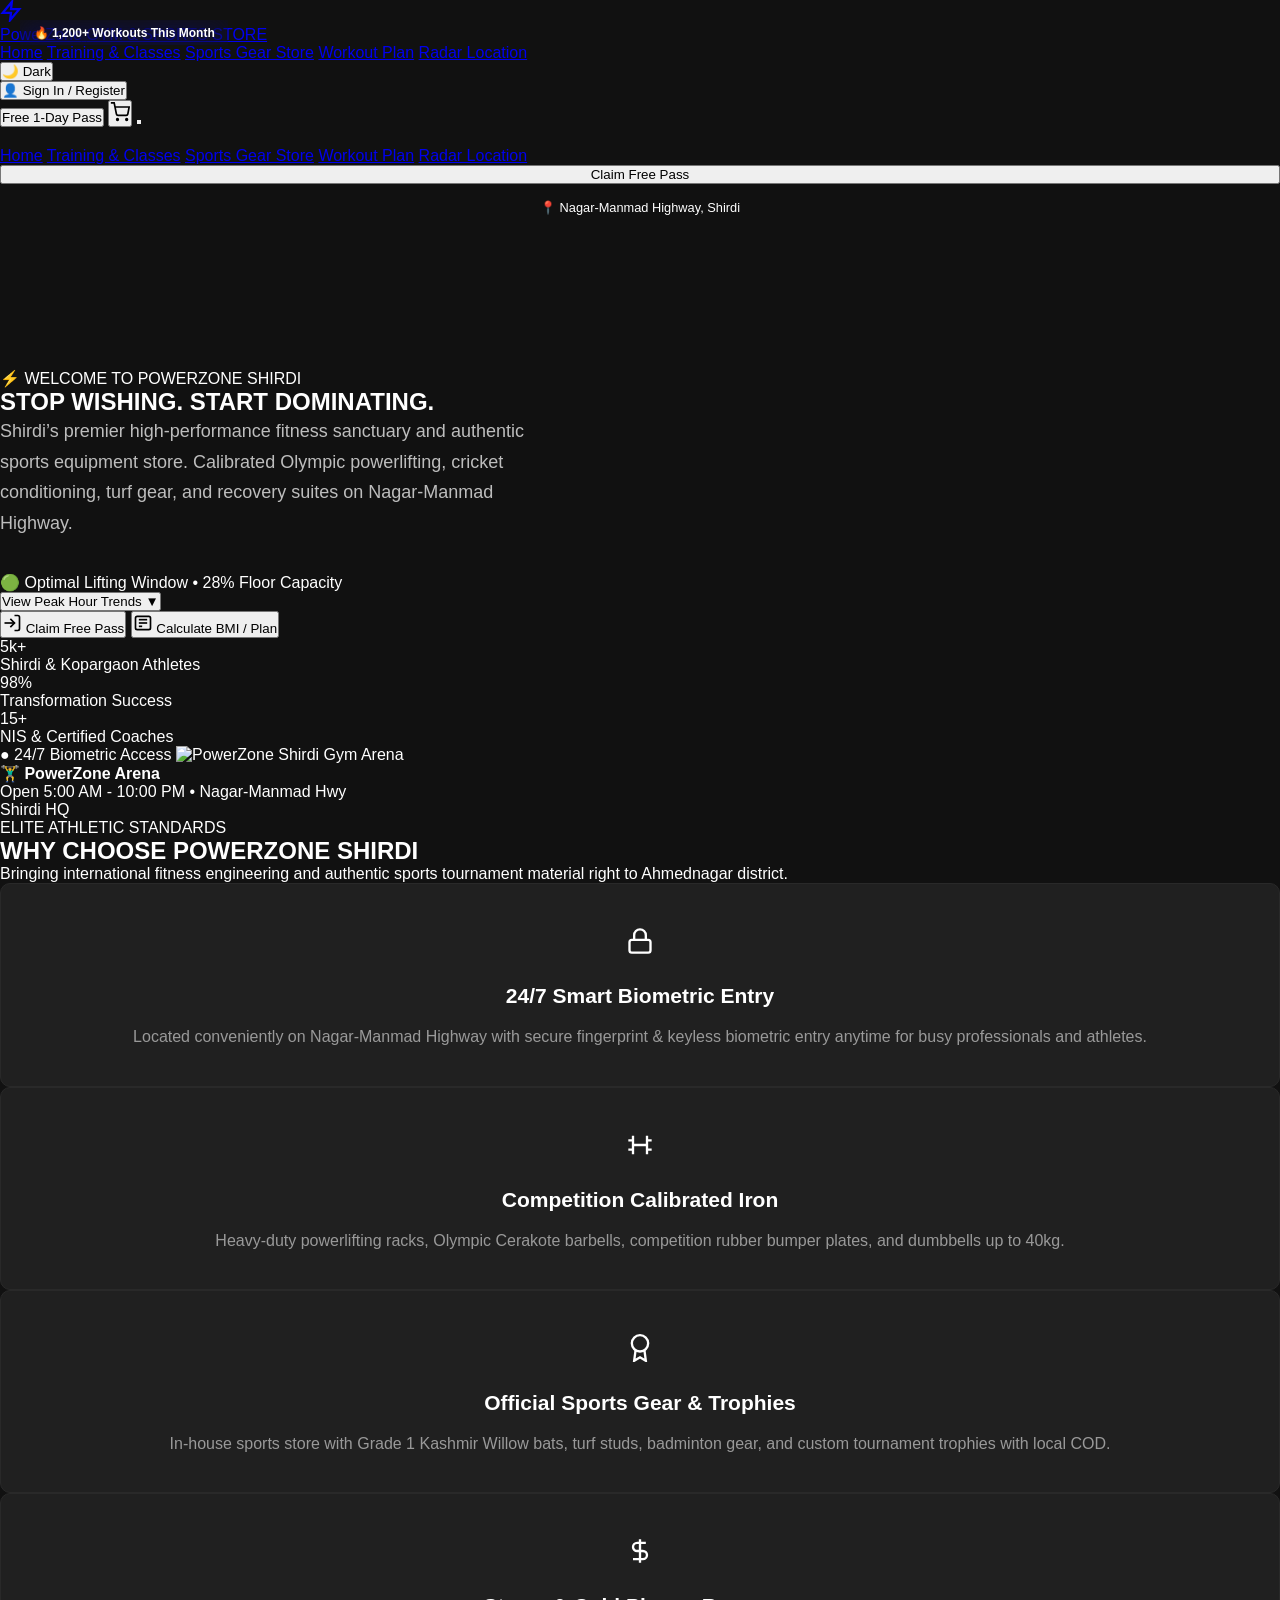
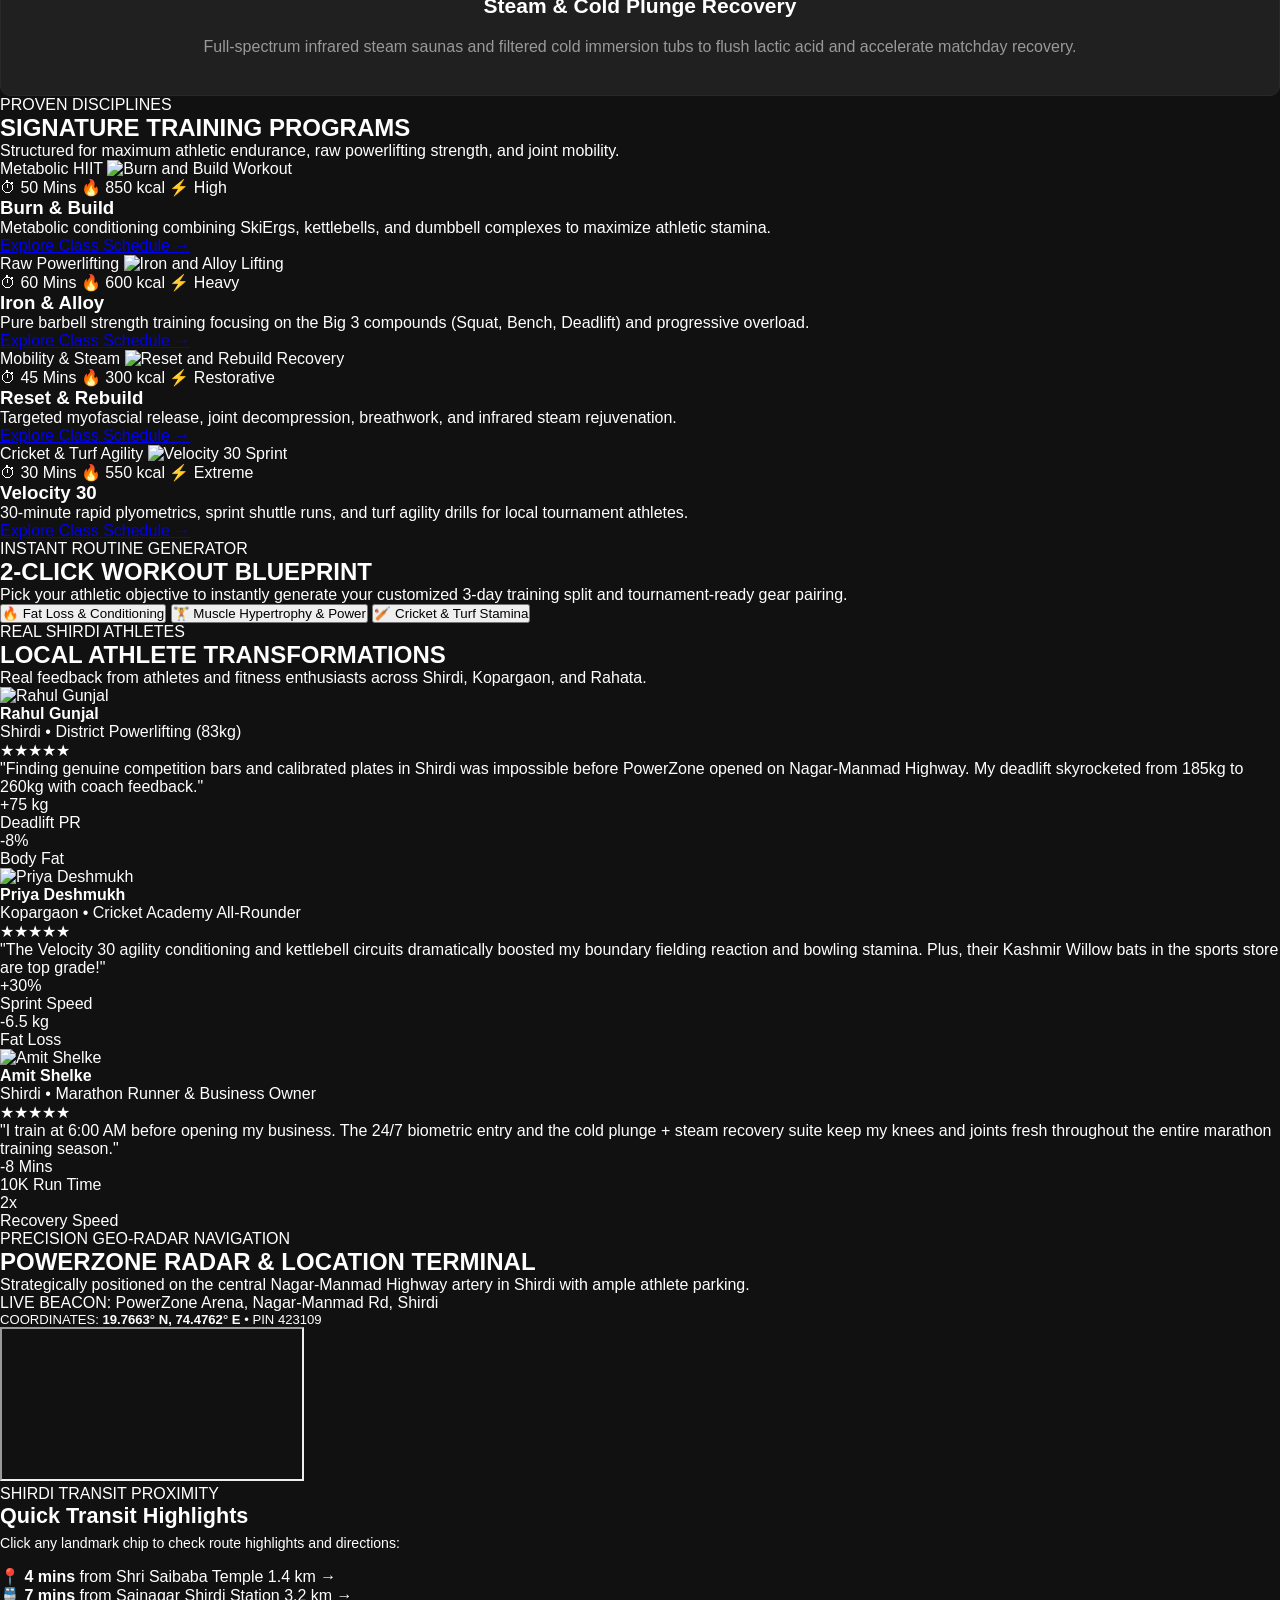
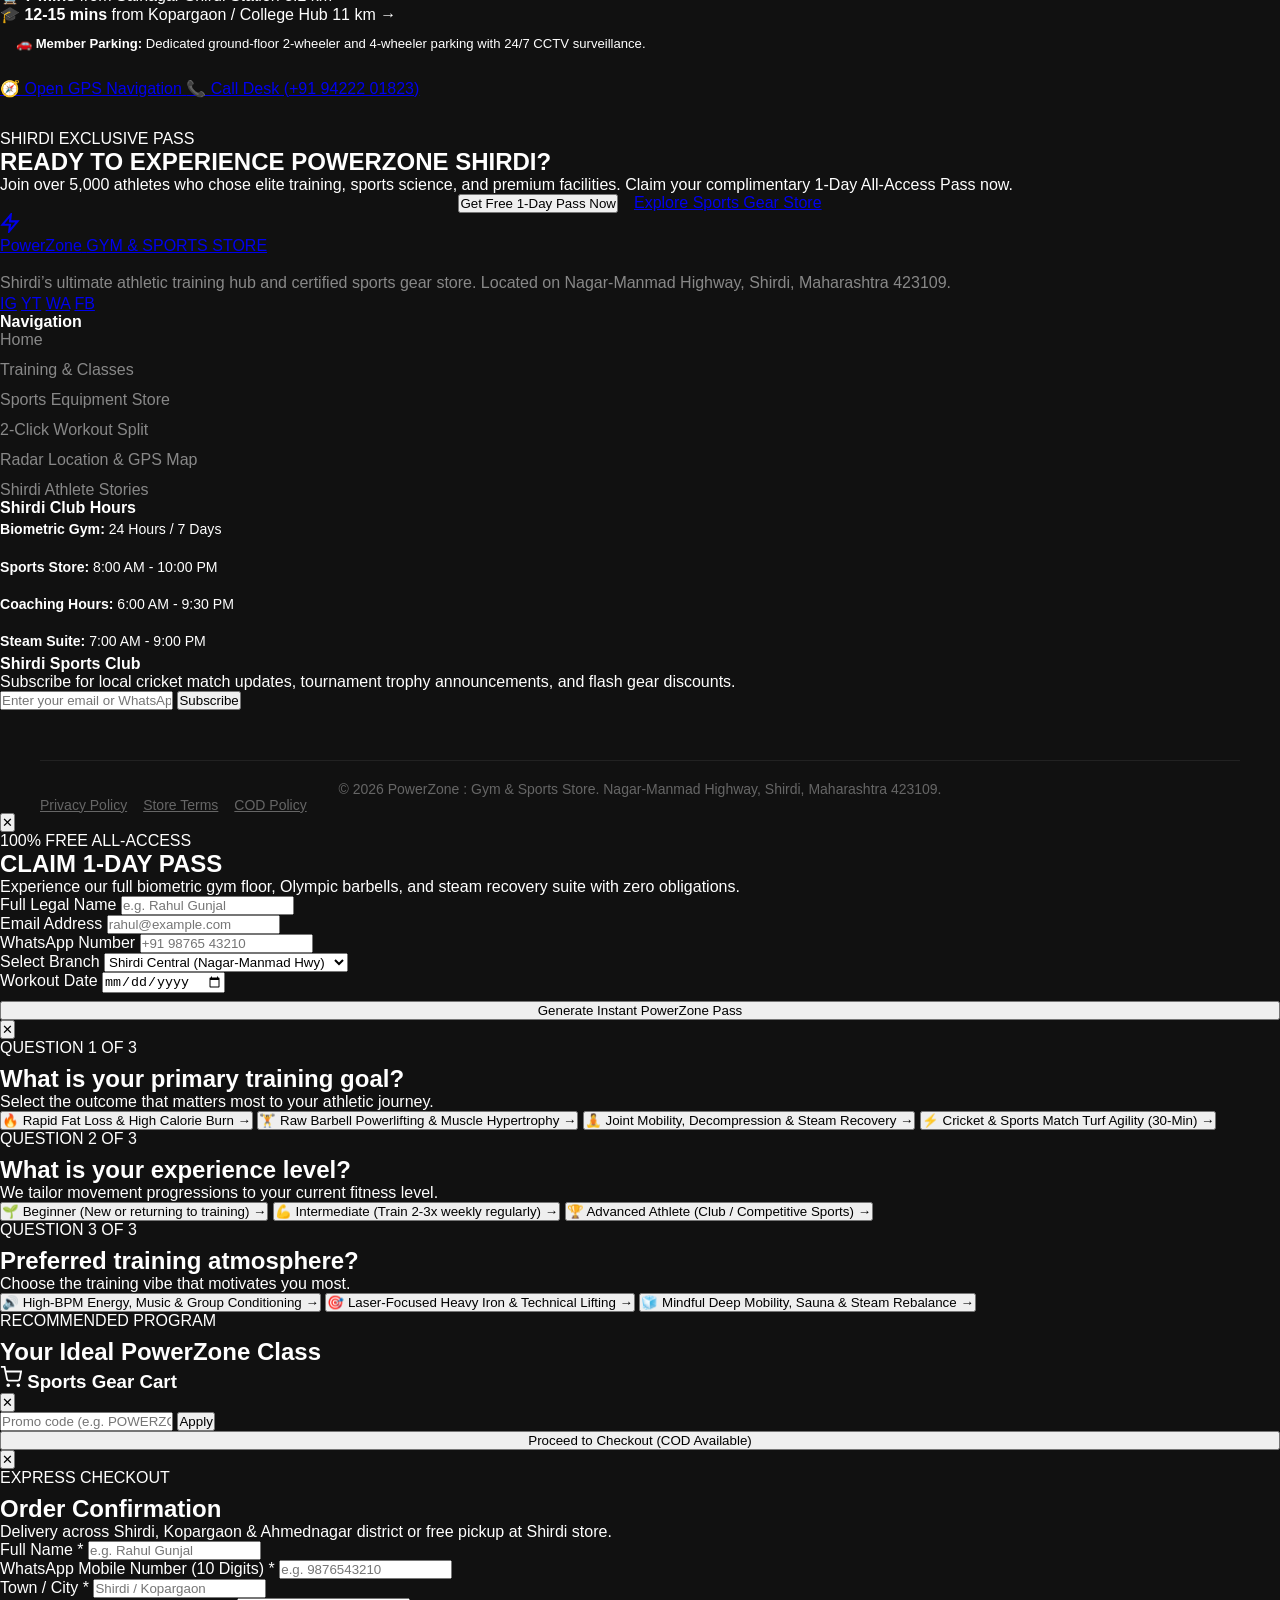
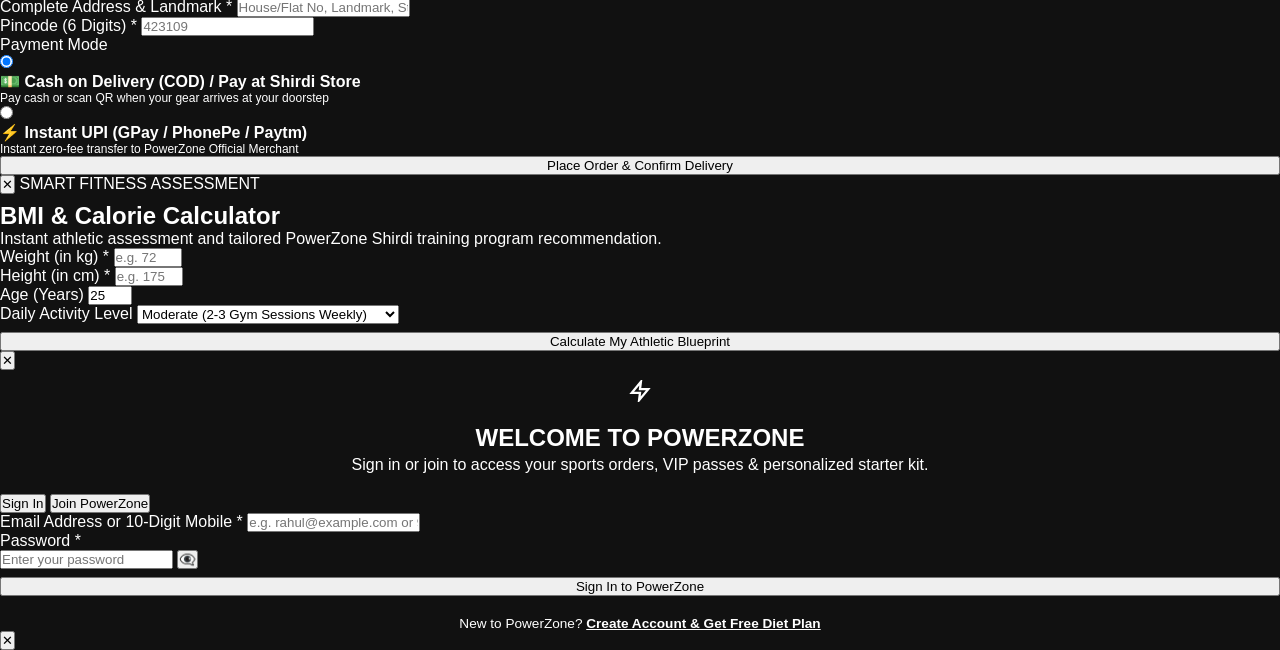
==== commit 9b50f1e3: "Add files via upload" ====
--- a/index.html
+++ b/index.html
@@ -1,974 +1,1017 @@
-<!DOCTYPE html>
-<html lang="en">
-
-<head>
-    <meta charset="UTF-8">
-    <meta name="viewport" content="width=device-width, initial-scale=1.0">
-
-    <title>POWERZONE</title>
-
-    <link rel="stylesheet" href="css/style.css">
-    <link rel="stylesheet" href="css/responsive.css">
-</head>
-
-<body>
-
-  <header>
-    <nav class="navbar">
-
-        <div class="logo">
-            POWER<span>ZONE</span>
-        </div>
-
-        <ul class="nav-links">
-           <li><a href="#home">Home</a></li>
-<li><a href="#about">About</a></li>
-<li><a href="#membership">Membership</a></li>
-<li><a href="#shop">Shop</a></li>
-<li><a href="#contact">Contact</a></li>
-        </ul>
-
-        <a href="#membership" class="join-btn">
-    Join Now
-</a>
-<button class="menu-btn" id="menuBtn">
-    ☰
-</button>
-    </nav>
-</header>
-<!-- Hero Section -->
-<section class="hero" id="home">
-
-    <div class="hero-content">
-
-        <div class="hero-text">
-
-            <p class="hero-tag">POWERZONE FITNESS</p>
-
-            <h1>
-                BUILD YOUR
-                <span>STRONGEST</span>
-                SELF.
-            </h1>
-
-            <p class="hero-description">
-                Train harder. Stay stronger. Live better.
-                Join POWERZONE and take your fitness journey
-                to the next level.
-            </p>
-
-            <div class="hero-buttons">
-
-                <a href="#membership" class="primary-btn">
-    Join Now
-</a>
-                <a href="#shop" class="secondary-btn">
-    Explore Shop
-</a>
-            </div>
-
-        </div>
-
-        <div class="hero-image">
-
-            <img src="image/hero.jpg" alt="POWERZONE Gym">
-
-        </div>
-
-    </div>
-
-</section>
-<!-- Why POWERZONE Section -->
-
-<section class="why-powerzone">
-
-    <div class="section-heading">
-
-        <p>WHY POWERZONE</p>
-
-        <h2>More Than Just A Gym</h2>
-
-        <span>
-            We help you build strength, confidence and a healthier lifestyle.
-        </span>
-
-    </div>
-
-
-    <div class="why-cards">
-
-        <div class="why-card">
-
-            <div class="why-icon">💪</div>
-
-            <h3>Expert Training</h3>
-
-            <p>
-                Train with proper guidance and experienced fitness professionals.
-            </p>
-
-        </div>
-
-
-        <div class="why-card">
-
-            <div class="why-icon">🔥</div>
-
-            <h3>Powerful Community</h3>
-
-            <p>
-                Become part of a community that motivates you to push your limits.
-            </p>
-
-        </div>
-
-
-        <div class="why-card">
-
-            <div class="why-icon">🏆</div>
-
-            <h3>Results Driven</h3>
-
-            <p>
-                Stay consistent, track your progress and work towards your goals.
-            </p>
-
-        </div>
-
-
-        <div class="why-card">
-
-            <div class="why-icon">⚡</div>
-
-            <h3>Complete Fitness</h3>
-
-            <p>
-                Training, nutrition and fitness products — everything you need in one place.
-            </p>
-
-        </div>
-
-    </div>
-
-</section>
-<!-- Achievements Section -->
-
-<section class="achievements">
-
-    <div class="section-heading">
-
-        <p>POWERZONE IN NUMBERS</p>
-
-        <h2>Our Achievements</h2>
-
-        <span>
-            Built through dedication, consistency and a passion for fitness.
-        </span>
-
-    </div>
-
-
-    <div class="achievement-grid">
-
-        <div class="achievement-card">
-
-            <h3>10+</h3>
-
-            <p>Years of Experience</p>
-
-        </div>
-
-
-        <div class="achievement-card">
-
-            <h3>500+</h3>
-
-            <p>Happy Members</p>
-
-        </div>
-
-
-        <div class="achievement-card">
-
-            <h3>20+</h3>
-
-            <p>Fitness Events</p>
-
-        </div>
-
-
-        <div class="achievement-card">
-
-            <h3>15+</h3>
-
-            <p>Awards & Recognitions</p>
-
-        </div>
-
-    </div>
-
-</section>
-<!-- Instagram Section -->
-
-<section class="instagram-section">
-
-    <div class="section-heading">
-
-        <p>FOLLOW POWERZONE</p>
-
-        <h2>Train With Us On Instagram</h2>
-
-        <span>
-            Follow POWERZONE for workouts, transformations,
-            events and the latest updates.
-        </span>
-
-    </div>
-
-    <div class="instagram-content">
-
-        <div class="instagram-icon">
-            📸
-        </div>
-
-        <h3>@powerzone</h3>
-
-        <p>
-            Follow us and stay connected with the POWERZONE community.
-        </p>
-
-       <a href="https://www.instagram.com/mr_india_lokesh/"
-   class="instagram-btn"
-   target="_blank"
-   rel="noopener noreferrer">
-    Follow Us
-</a>
-
-    </div>
-
-</section>
-
-<!-- Membership Section -->
-
-<section class="membership" id="membership">
-
-    <div class="section-heading">
-
-        <p>MEMBERSHIP</p>
-
-        <h2>Choose Your Plan</h2>
-
-        <span>
-            Find the membership that fits your fitness goals.
-        </span>
-
-    </div>
-
-    <div class="membership-grid">
-
-        <div class="membership-card">
-
-            <h3>Basic</h3>
-
-            <div class="price">
-                ₹999 <span>/ month</span>
-            </div>
-
-            <ul>
-                <li>✓ Gym Access</li>
-                <li>✓ Basic Training</li>
-                <li>✓ Locker Facility</li>
-                <li>✓ Fitness Guidance</li>
-            </ul>
-
-            <a href="#" class="membership-btn">
-                Enquire Now
-            </a>
-
-        </div>
-
-
-        <div class="membership-card featured">
-
-            <div class="popular">
-                MOST POPULAR
-            </div>
-
-            <h3>Premium</h3>
-
-            <div class="price">
-                ₹1,499 <span>/ month</span>
-            </div>
-
-            <ul>
-                <li>✓ Unlimited Gym Access</li>
-                <li>✓ Personal Training</li>
-                <li>✓ Diet Guidance</li>
-                <li>✓ Locker Facility</li>
-            </ul>
-<a href="#contact" class="membership-btn">
-    Enquire Now
-</a>
-
-        </div>
-
-
-        <div class="membership-card">
-
-            <h3>Elite</h3>
-
-            <div class="price">
-                ₹1,999 <span>/ month</span>
-            </div>
-
-            <ul>
-                <li>✓ Unlimited Gym Access</li>
-                <li>✓ Personal Trainer</li>
-                <li>✓ Nutrition Plan</li>
-                <li>✓ Priority Support</li>
-            </ul>
-
-           <a href="#contact" class="membership-btn">
-    Enquire Now
-</a>
-
-        </div>
-
-    </div>
-
-</section>
-
-<!-- Shop Section -->
-
-<section class="shop" id="shop">
-
-    <div class="section-heading">
-
-        <p>POWERZONE STORE</p>
-
-        <h2>Explore Our Store</h2>
-
-        <span>
-            Quality products to support your training and active lifestyle.
-        </span>
-
-    </div>
-
-
-    <div class="shop-grid">
-
-        <div class="shop-card">
-
-            <div class="shop-icon">
-                👕
-            </div>
-
-            <h3>Gym Wear</h3>
-
-            <p>
-                T-Shirts, pants, gloves and comfortable
-                workout clothing.
-            </p>
-
-            <a href="#contact" class="shop-btn">
-    Enquire Now
-</a>
-
-        </div>
-
-
-        <div class="shop-card">
-
-            <div class="shop-icon">
-                💊
-            </div>
-
-            <h3>Supplements</h3>
-
-            <p>
-                Quality supplements to support your
-                fitness and nutrition goals.
-            </p>
-
-            <a href="#" class="shop-btn">
-                Explore
-            </a>
-
-        </div>
-
-
-        <div class="shop-card">
-
-            <div class="shop-icon">
-                🏀
-            </div>
-
-            <h3>Sports Items</h3>
-
-            <p>
-                Sports products and accessories for
-                your active lifestyle.
-            </p>
-
-            <a href="#" class="shop-btn">
-                Explore
-            </a>
-
-        </div>
-
-    </div>
-
-</section>
-
-<!-- Featured Products -->
-
-<section class="products">
-
-    <div class="section-heading">
-
-        <p>POWERZONE STORE</p>
-
-        <h2>Featured Products</h2>
-
-        <span>
-            Explore some of our popular products.
-        </span>
-
-    </div>
-
-
-    <div class="product-grid">
-
-        <!-- Product 1 -->
-
-        <div class="product-card">
-
-            <div class="product-image">
-                <span>👕</span>
-            </div>
-
-            <div class="product-info">
-
-                <p class="product-category">
-                    GYM WEAR
-                </p>
-
-                <h3>Performance T-Shirt</h3>
-
-                <p>
-                    Comfortable workout wear designed for training.
-                </p>
-
-                <a href="#contact" class="product-btn">
-                    Enquire Now
-                </a>
-
-            </div>
-
-        </div>
-
-
-        <!-- Product 2 -->
-
-        <div class="product-card">
-
-            <div class="product-image">
-                <span>👖</span>
-            </div>
-
-            <div class="product-info">
-
-                <p class="product-category">
-                    GYM WEAR
-                </p>
-
-                <h3>Training Pants</h3>
-
-                <p>
-                    Comfortable and flexible pants for workouts.
-                </p>
-
-                <a href="#contact" class="product-btn">
-                    Enquire Now
-                </a>
-
-            </div>
-
-        </div>
-
-
-        <!-- Product 3 -->
-
-        <div class="product-card">
-
-            <div class="product-image">
-                <span>💊</span>
-            </div>
-
-            <div class="product-info">
-
-                <p class="product-category">
-                    SUPPLEMENTS
-                </p>
-
-                <h3>Fitness Supplement</h3>
-
-                <p>
-                    Nutrition products to support your fitness goals.
-                </p>
-
-                <a href="#contact" class="product-btn">
-                    Enquire Now
-                </a>
-
-            </div>
-
-        </div>
-
-
-        <!-- Product 4 -->
-
-        <div class="product-card">
-
-            <div class="product-image">
-                <span>🧤</span>
-            </div>
-
-            <div class="product-info">
-
-                <p class="product-category">
-                    ACCESSORIES
-                </p>
-
-                <h3>Training Gloves</h3>
-
-                <p>
-                    Comfortable gloves for a better training experience.
-                </p>
-
-                <a href="#contact" class="product-btn">
-                    Enquire Now
-                </a>
-
-            </div>
-
-        </div>
-
-    </div>
-
-</section>
-
-<!-- Contact Section -->
-
-<section class="contact" id="contact">
-
-    <div class="section-heading">
-
-        <p>GET IN TOUCH</p>
-
-        <h2>Contact POWERZONE</h2>
-
-        <span>
-            Have questions about membership, products or training?
-            Get in touch with us.
-        </span>
-
-    </div>
-
-    <div class="contact-container">
-
-        <div class="contact-info">
-
-            <h3>Let's Connect</h3>
-
-            <p>
-                Contact POWERZONE for membership enquiries,
-                gym information and store products.
-            </p>
-
-            <div class="contact-item">
-                <strong>📍 Location</strong>
-                <p>POWERZONE Gym, Your City</p>
-            </div>
-
-            <div class="contact-item">
-                <strong>📞 Phone</strong>
-                <p>+91 XXXXX XXXXX</p>
-            </div>
-
-            <div class="contact-item">
-                <strong>✉️ Email</strong>
-                <p>powerzone@example.com</p>
-            </div>
-
-            <div class="contact-item">
-                <strong>📸 Instagram</strong>
-                <p>@powerzone</p>
-            </div>
-
-        </div>
-
-
-        <form class="contact-form" id="contactForm">
-
-            <input
-                type="text"
-                name="name"
-                placeholder="Your Name"
-                required
-            >
-
-            <input
-                type="email"
-                name="email"
-                placeholder="Your Email"
-                required
-            >
-
-            <input
-                type="tel"
-                name="phone"
-                placeholder="Your Phone"
-                required
-            >
-
-            <textarea
-                name="message"
-                placeholder="Your Message"
-                rows="5"
-                required
-            ></textarea>
-
-            <button type="submit">
-                Send Enquiry
-            </button>
-
-        </form>
-
-    </div>
-
-</section>
-<!-- About POWERZONE Section -->
-
-<section class="about" id="about">
-
-    <div class="about-content">
-
-        <div class="about-image">
-
-            <img src="image/about-gym.jpg" alt="POWERZONE Gym">
-
-        </div>
-
-
-        <div class="about-text">
-
-            <p class="about-tag">
-                ABOUT POWERZONE
-            </p>
-
-            <h2>
-                Where Strength
-                Meets <span>Discipline.</span>
-            </h2>
-
-            <p>
-                POWERZONE is more than just a gym. We are a fitness
-                community focused on helping people become stronger,
-                healthier and more confident.
-            </p>
-
-            <p>
-                From professional training and fitness guidance to
-                gym wear, supplements and sports products, POWERZONE
-                brings everything together under one brand.
-            </p>
-
-            <a href="#" class="about-btn">
-                Know More
-            </a>
-
-        </div>
-
-    </div>
-
-</section>
-
-<!-- Instagram Section -->
-
-<section class="instagram">
-
-    <div class="section-heading">
-
-        <p>FOLLOW POWERZONE</p>
-
-        <h2>Train With Us. Follow Our Journey.</h2>
-
-        <span>
-            Stay updated with workouts, achievements, events and the POWERZONE community.
-        </span>
-
-    </div>
-
-    <div class="instagram-header">
-
-        <div class="instagram-profile">
-            <div class="instagram-logo">◎</div>
-
-            <div>
-                <h3>@powerzone</h3>
-                <p>POWERZONE FITNESS</p>
-            </div>
-        </div>
-
-        <a href="https://www.instagram.com/mr_india_lokesh/"
-   target="_blank"
-   rel="noopener noreferrer">
-    Instagram
-</a>
-    </div>
-
-    <div class="instagram-grid">
-
-        <div class="instagram-card">
-            <div>📸</div>
-        </div>
-
-        <div class="instagram-card">
-            <div>🏋️</div>
-        </div>
-
-        <div class="instagram-card">
-            <div>💪</div>
-        </div>
-
-        <div class="instagram-card">
-            <div>🏆</div>
-        </div>
-
-    </div>
-
-</section>
-
-<!-- Contact Section -->
-
-<section class="contact">
-
-    <div class="section-heading">
-
-        <p>GET IN TOUCH</p>
-
-        <h2>Visit POWERZONE</h2>
-
-        <span>
-            Have questions about memberships, products or training?
-            Get in touch with us.
-        </span>
-
-    </div>
-
-    <div class="contact-content">
-
-        <div class="contact-info">
-
-            <div class="contact-item">
-                <div class="contact-icon">📍</div>
-
-                <div>
-                    <h3>Our Location</h3>
-                    <p>POWERZONE Gym, Your City, Maharashtra</p>
-                </div>
-            </div>
-
-
-            <div class="contact-item">
-                <div class="contact-icon">📞</div>
-
-                <div>
-                    <h3>Call Us</h3>
-                    <p>+91 XXXXX XXXXX</p>
-                </div>
-            </div>
-
-
-            <div class="contact-item">
-                <div class="contact-icon">📧</div>
-
-                <div>
-                    <h3>Email</h3>
-                    <p>powerzone@example.com</p>
-                </div>
-            </div>
-
-
-            <div class="contact-item">
-                <div class="contact-icon">📸</div>
-
-                <div>
-                    <h3>Instagram</h3>
-                    <p>@powerzone</p>
-                </div>
-            </div>
-
-        </div>
-
-
-        <div class="contact-form">
-
-            <h3>Send Us a Message</h3>
-
-            <form>
-
-                <input
-                    type="text"
-                    placeholder="Your Name"
-                    required
-                >
-
-                <input
-                    type="tel"
-                    placeholder="Phone Number"
-                    required
-                >
-
-                <input
-                    type="email"
-                    placeholder="Email Address"
-                >
-
-                <select>
-                    <option value="">What are you interested in?</option>
-                    <option>Gym Membership</option>
-                    <option>Gym Wear</option>
-                    <option>Supplements</option>
-                    <option>Sports Items</option>
-                </select>
-
-                <textarea
-                    rows="5"
-                    placeholder="Your Message"
-                ></textarea>
-
-                <button type="submit">
-                    Send Enquiry
-                </button>
-
-            </form>
-
-        </div>
-
-    </div>
-
-</section>
-<!-- Footer -->
-
-<footer class="footer">
-
-    <div class="footer-content">
-
-        <div class="footer-brand">
-
-            <div class="logo">
-                POWER<span>ZONE</span>
-            </div>
-
-            <p>
-                Train hard. Stay strong. Live better.
-            </p>
-
-        </div>
-
-
-        <div class="footer-links">
-
-            <h3>Quick Links</h3>
-
-            <a href="#">Home</a>
-            <a href="#">About</a>
-            <a href="#">Membership</a>
-            <a href="#">Shop</a>
-            <a href="#">Contact</a>
-
-        </div>
-
-
-        <div class="footer-links">
-
-            <h3>Shop</h3>
-
-            <a href="#">Gym Wear</a>
-            <a href="#">Supplements</a>
-            <a href="#">Sports Items</a>
-
-        </div>
-
-
-        <div class="footer-social">
-
-            <h3>Follow Us</h3>
-
-            <p>@powerzone</p>
-
-            <a href="#" class="footer-instagram">
-                Instagram
-            </a>
-
-        </div>
-
-    </div>
-
-
-    <div class="footer-bottom">
-
-        <p>
-            © 2026 POWERZONE. All Rights Reserved.
-        </p>
-
-    </div>
-
-</footer>
-<script src="js/script.js"></script>
-
-
-<!-- Instagram Section -->
-
-<section class="instagram-section">
-
-    <div class="section-heading">
-
-        <p>FOLLOW POWERZONE</p>
-
-        <h2>Train With Us On Instagram</h2>
-
-        <span>
-            Follow POWERZONE for workouts, transformations,
-            events and the latest updates.
-        </span>
-
-    </div>
-
-    <div class="instagram-content">
-
-        <div class="instagram-icon">
-            📸
-        </div>
-
-        <h3>@powerzone</h3>
-
-        <p>
-            Follow us and stay connected with the POWERZONE community.
-        </p>
-
-        <a href="#" class="instagram-btn">
-            Follow Us
-        </a>
-
-    </div>
-
-</section>
-<button id="backToTop" class="back-to-top">
-    ↑
-</button>
-</body>
-
-</html>+<!DOCTYPE html>
+<html lang="en" data-theme="dark">
+<head>
+  <meta charset="UTF-8">
+  <meta name="viewport" content="width=device-width, initial-scale=1.0">
+  <title>PowerZone | Premier Gym & Sports Store | Shirdi, Maharashtra</title>
+  <meta name="description" content="PowerZone is Shirdi's premier dark-luxury athletic gym and official sports equipment store. 24/7 biometric access, Olympic lifting, cricket gear, turf shoes, and trophies on Nagar-Manmad Highway.">
+  <link rel="stylesheet" href="css/style.css">
+  <link rel="icon" href="data:image/svg+xml,<svg xmlns='http://www.w3.org/2000/svg' viewBox='0 0 24 24' fill='%23dc2626'><path d='M13 2L3 14h9l-1 8 10-12h-9l1-8z'/></svg>">
+</head>
+<body data-theme="dark">
+
+  <!-- ==================== SITE HEADER ==================== -->
+  <header class="site-header" id="siteHeader">
+    <div class="container nav-wrapper">
+      <a href="index.html" class="brand-logo" id="headerBrandLogo">
+        <div class="logo-icon">
+          <svg width="22" height="22" viewBox="0 0 24 24" fill="none" stroke="currentColor" stroke-width="2.5">
+            <path d="M13 2L3 14h9l-1 8 10-12h-9l1-8z"/>
+          </svg>
+        </div>
+        <div class="brand-text">
+          <span class="main">PowerZone</span>
+          <span class="sub">GYM & SPORTS STORE</span>
+        </div>
+      </a>
+
+      <!-- Desktop Navigation -->
+      <nav class="desktop-nav" aria-label="Main Navigation">
+        <a href="index.html" class="nav-link active">Home</a>
+        <a href="classes.html" class="nav-link">Training & Classes</a>
+        <a href="shop.html" class="nav-link">Sports Gear Store</a>
+        <a href="#workout-blueprint" class="nav-link">Workout Plan</a>
+        <a href="#radar-location" class="nav-link">Radar Location</a>
+      </nav>
+
+      <!-- Header Action Group -->
+      <div class="header-actions">
+        <!-- Theme Toggle Pill Button -->
+        <button class="theme-toggle-btn" id="themeToggleBtn" aria-label="Toggle Dark or Light mode">
+          <span class="theme-icon-indicator">🌙</span>
+          <span class="theme-text">Dark</span>
+        </button>
+
+        <!-- User Authentication & Active Session Nav Container -->
+        <div id="authNavContainer" class="auth-nav-container">
+          <button class="btn btn-outline btn-sm auth-btn" id="navAuthBtn" onclick="window.pzAuth.openAuthModal('login')" aria-label="Sign In or Register">
+            <span class="auth-btn-icon">👤</span>
+            <span class="auth-btn-text">Sign In / Register</span>
+          </button>
+        </div>
+
+        <button class="btn btn-primary btn-sm" data-open-pass-modal id="headerPassBtn">
+          Free 1-Day Pass
+        </button>
+
+        <button class="cart-trigger-btn" id="headerCartBtn" aria-label="Open Shopping Cart">
+          <svg width="20" height="20" viewBox="0 0 24 24" fill="none" stroke="currentColor" stroke-width="2">
+            <circle cx="9" cy="21" r="1"/>
+            <circle cx="20" cy="21" r="1"/>
+            <path d="M1 1h4l2.68 13.39a2 2 0 0 0 2 1.61h9.72a2 2 0 0 0 2-1.61L23 6H6"/>
+          </svg>
+          <span class="cart-badge" style="display: none;">0</span>
+        </button>
+
+        <!-- Mobile Toggle Button -->
+        <button class="mobile-nav-toggle" id="mobileNavToggle" aria-label="Toggle navigation menu">
+          <span></span>
+          <span></span>
+          <span></span>
+        </button>
+      </div>
+    </div>
+  </header>
+
+  <!-- Mobile Slide Drawer -->
+  <div class="mobile-drawer" id="mobileDrawer">
+    <!-- Mobile Auth Slot -->
+    <div id="mobileAuthContainer" class="mobile-auth-container" style="margin-bottom: 1.25rem;"></div>
+
+    <div class="mobile-nav-links">
+      <a href="index.html" class="nav-link active">Home</a>
+      <a href="classes.html" class="nav-link">Training & Classes</a>
+      <a href="shop.html" class="nav-link">Sports Gear Store</a>
+      <a href="#workout-blueprint" class="nav-link">Workout Plan</a>
+      <a href="#radar-location" class="nav-link">Radar Location</a>
+    </div>
+    <div>
+      <button class="btn btn-primary btn-glow" style="width: 100%; margin-bottom: 1rem;" data-open-pass-modal>
+        Claim Free Pass
+      </button>
+      <p style="font-size: 0.8rem; color: var(--text-muted); text-align: center;">
+        📍 Nagar-Manmad Highway, Shirdi
+      </p>
+    </div>
+  </div>
+
+  <!-- ==================== HERO SECTION (2-COLUMN SPLIT GRID) ==================== -->
+  <section class="hero-section" id="hero">
+    <canvas id="ember-canvas"></canvas>
+    
+    <div class="container hero-split-grid">
+      <!-- Left Column: High-Impact Typography, Live Crowd Meter & Action -->
+      <div class="hero-left">
+        <div class="hero-pill">
+          <span class="fire-icon">⚡</span> WELCOME TO POWERZONE SHIRDI
+        </div>
+        
+        <h1 class="hero-title">
+          STOP WISHING. <span class="text-gradient">START DOMINATING.</span>
+        </h1>
+        
+        <p class="hero-description">
+          Shirdi’s premier high-performance fitness sanctuary and authentic sports equipment store. Calibrated Olympic powerlifting, cricket conditioning, turf gear, and recovery suites on Nagar-Manmad Highway.
+        </p>
+
+        <!-- Live Gym Occupancy & Crowd Meter Widget -->
+        <div class="occupancy-widget">
+          <div class="occupancy-top-row">
+            <div class="occupancy-status-badge">
+              <span class="pulse-dot"></span>
+              <span id="occupancyStatusLabel">🟢 Optimal Lifting Window • 28% Floor Capacity</span>
+            </div>
+            <button type="button" class="occupancy-chart-toggle" id="toggleChartBtn">View Peak Hour Trends ▼</button>
+          </div>
+          <div class="occupancy-meter-bar">
+            <div class="occupancy-meter-fill" id="occupancyMeterFill" style="width: 28%;"></div>
+          </div>
+          <div class="peak-hours-chart" id="peakHoursChart"></div>
+        </div>
+
+        <div class="hero-cta-group">
+          <button class="btn btn-primary btn-lg btn-glow" data-open-pass-modal id="heroClaimPassBtn">
+            <svg width="20" height="20" viewBox="0 0 24 24" fill="none" stroke="currentColor" stroke-width="2"><path d="M15 3h4a2 2 0 0 1 2 2v14a2 2 0 0 1-2 2h-4"/><polyline points="10 17 15 12 10 7"/><line x1="15" y1="12" x2="3" y2="12"/></svg>
+            Claim Free Pass
+          </button>
+          <button class="btn btn-secondary btn-lg" data-open-bmi-modal id="heroBmiBtn">
+            <svg width="20" height="20" viewBox="0 0 24 24" fill="none" stroke="currentColor" stroke-width="2"><rect x="3" y="4" width="18" height="16" rx="2"/><path d="M7 8h10"/><path d="M7 12h10"/><path d="M7 16h4"/></svg>
+            Calculate BMI / Plan
+          </button>
+        </div>
+
+        <!-- Live Counters -->
+        <div class="hero-stats">
+          <div class="stat-item">
+            <div class="stat-number" data-counter-target="5000" data-counter-suffix="+">5k<span>+</span></div>
+            <div class="stat-label">Shirdi & Kopargaon Athletes</div>
+          </div>
+          <div class="stat-item">
+            <div class="stat-number" data-counter-target="98" data-counter-suffix="%">98<span>%</span></div>
+            <div class="stat-label">Transformation Success</div>
+          </div>
+          <div class="stat-item">
+            <div class="stat-number" data-counter-target="15" data-counter-suffix="+">15<span>+</span></div>
+            <div class="stat-label">NIS & Certified Coaches</div>
+          </div>
+        </div>
+      </div>
+
+      <!-- Right Column: Multi-Layered Visual Card & Floating Badges -->
+      <div class="hero-right">
+        <div class="hero-visual-card">
+          <span class="floating-top-badge">● 24/7 Biometric Access</span>
+          <img src="https://images.unsplash.com/photo-1534438327276-14e5300c3a48?auto=format&fit=crop&w=800&q=80" alt="PowerZone Shirdi Gym Arena" loading="eager">
+          
+          <div style="position: absolute; top: 1.25rem; left: 1.25rem; background: var(--bg-glass-heavy); border: 1px solid var(--border-medium); backdrop-filter: blur(12px); -webkit-backdrop-filter: blur(12px); border-radius: var(--radius-full); padding: 0.35rem 0.85rem; font-size: 0.75rem; font-weight: 700; color: var(--secondary); display: flex; align-items: center; gap: 0.35rem; box-shadow: var(--shadow-sm); z-index: 3;">
+            🔥 1,200+ Workouts This Month
+          </div>
+
+          <div class="floating-gym-badge">
+            <div class="floating-badge-text">
+              <h4>🏋️‍♂️ PowerZone Arena</h4>
+              <p>Open 5:00 AM - 10:00 PM • Nagar-Manmad Hwy</p>
+            </div>
+            <span class="badge badge-crimson">Shirdi HQ</span>
+          </div>
+        </div>
+      </div>
+    </div>
+  </section>
+
+  <!-- ==================== WHY US (CORE PILLARS) ==================== -->
+  <section class="section" id="why-us">
+    <div class="container">
+      <div class="section-header">
+        <div class="section-tag">
+          <span class="dot"></span> ELITE ATHLETIC STANDARDS
+        </div>
+        <h2 class="section-title">WHY CHOOSE <span class="text-gradient">POWERZONE SHIRDI</span></h2>
+        <p class="section-subtitle">Bringing international fitness engineering and authentic sports tournament material right to Ahmednagar district.</p>
+      </div>
+
+      <div class="why-grid">
+        <div class="why-card">
+          <div class="why-icon">
+            <svg width="28" height="28" viewBox="0 0 24 24" fill="none" stroke="currentColor" stroke-width="2"><rect x="3" y="11" width="18" height="11" rx="2" ry="2"/><path d="M7 11V7a5 5 0 0 1 10 0v4"/></svg>
+          </div>
+          <h3 class="why-title">24/7 Smart Biometric Entry</h3>
+          <p class="why-desc">Located conveniently on Nagar-Manmad Highway with secure fingerprint & keyless biometric entry anytime for busy professionals and athletes.</p>
+        </div>
+
+        <div class="why-card">
+          <div class="why-icon">
+            <svg width="28" height="28" viewBox="0 0 24 24" fill="none" stroke="currentColor" stroke-width="2"><path d="M6 4v16M18 4v16M2 8h4M18 8h4M2 16h4M18 16h4M6 12h12"/></svg>
+          </div>
+          <h3 class="why-title">Competition Calibrated Iron</h3>
+          <p class="why-desc">Heavy-duty powerlifting racks, Olympic Cerakote barbells, competition rubber bumper plates, and dumbbells up to 40kg.</p>
+        </div>
+
+        <div class="why-card">
+          <div class="why-icon">
+            <svg width="28" height="28" viewBox="0 0 24 24" fill="none" stroke="currentColor" stroke-width="2"><circle cx="12" cy="8" r="7"/><polyline points="8.21 13.89 7 23 12 20 17 23 15.79 13.88"/></svg>
+          </div>
+          <h3 class="why-title">Official Sports Gear & Trophies</h3>
+          <p class="why-desc">In-house sports store with Grade 1 Kashmir Willow bats, turf studs, badminton gear, and custom tournament trophies with local COD.</p>
+        </div>
+
+        <div class="why-card">
+          <div class="why-icon">
+            <svg width="28" height="28" viewBox="0 0 24 24" fill="none" stroke="currentColor" stroke-width="2"><path d="M12 2v20M17 5H9.5a3.5 3.5 0 0 0 0 7h5a3.5 3.5 0 0 1 0 7H6"/></svg>
+          </div>
+          <h3 class="why-title">Steam & Cold Plunge Recovery</h3>
+          <p class="why-desc">Full-spectrum infrared steam saunas and filtered cold immersion tubs to flush lactic acid and accelerate matchday recovery.</p>
+        </div>
+      </div>
+    </div>
+  </section>
+
+  <!-- ==================== OFFERINGS / TRAINING PILLARS ==================== -->
+  <section class="section" id="offerings" style="background: var(--bg-secondary);">
+    <div class="container">
+      <div class="section-header">
+        <div class="section-tag">
+          <span class="dot"></span> PROVEN DISCIPLINES
+        </div>
+        <h2 class="section-title">SIGNATURE <span class="text-gradient">TRAINING PROGRAMS</span></h2>
+        <p class="section-subtitle">Structured for maximum athletic endurance, raw powerlifting strength, and joint mobility.</p>
+      </div>
+
+      <div class="offerings-grid">
+        <!-- Card 1 -->
+        <div class="offering-card">
+          <div class="offering-img-wrap">
+            <span class="badge badge-crimson offering-badge-floating">Metabolic HIIT</span>
+            <img src="https://images.unsplash.com/photo-1517838277536-f5f99be501cd?w=600&auto=format&fit=crop&q=80" alt="Burn and Build Workout">
+          </div>
+          <div class="offering-content">
+            <div class="offering-meta">
+              <span>⏱ 50 Mins</span>
+              <span>🔥 850 kcal</span>
+              <span>⚡ High</span>
+            </div>
+            <h3 class="offering-title">Burn & Build</h3>
+            <p class="offering-desc">Metabolic conditioning combining SkiErgs, kettlebells, and dumbbell complexes to maximize athletic stamina.</p>
+            <a href="classes.html" class="btn btn-outline btn-sm">Explore Class Schedule →</a>
+          </div>
+        </div>
+
+        <!-- Card 2 -->
+        <div class="offering-card">
+          <div class="offering-img-wrap">
+            <span class="badge badge-gold offering-badge-floating">Raw Powerlifting</span>
+            <img src="https://images.unsplash.com/photo-1534438327276-14e5300c3a48?w=600&auto=format&fit=crop&q=80" alt="Iron and Alloy Lifting">
+          </div>
+          <div class="offering-content">
+            <div class="offering-meta">
+              <span>⏱ 60 Mins</span>
+              <span>🔥 600 kcal</span>
+              <span>⚡ Heavy</span>
+            </div>
+            <h3 class="offering-title">Iron & Alloy</h3>
+            <p class="offering-desc">Pure barbell strength training focusing on the Big 3 compounds (Squat, Bench, Deadlift) and progressive overload.</p>
+            <a href="classes.html" class="btn btn-outline btn-sm">Explore Class Schedule →</a>
+          </div>
+        </div>
+
+        <!-- Card 3 -->
+        <div class="offering-card">
+          <div class="offering-img-wrap">
+            <span class="badge badge-cyan offering-badge-floating">Mobility & Steam</span>
+            <img src="https://images.unsplash.com/photo-1518611012118-696072aa579a?w=600&auto=format&fit=crop&q=80" alt="Reset and Rebuild Recovery">
+          </div>
+          <div class="offering-content">
+            <div class="offering-meta">
+              <span>⏱ 45 Mins</span>
+              <span>🔥 300 kcal</span>
+              <span>⚡ Restorative</span>
+            </div>
+            <h3 class="offering-title">Reset & Rebuild</h3>
+            <p class="offering-desc">Targeted myofascial release, joint decompression, breathwork, and infrared steam rejuvenation.</p>
+            <a href="classes.html" class="btn btn-outline btn-sm">Explore Class Schedule →</a>
+          </div>
+        </div>
+
+        <!-- Card 4 -->
+        <div class="offering-card">
+          <div class="offering-img-wrap">
+            <span class="badge badge-green offering-badge-floating">Cricket & Turf Agility</span>
+            <img src="https://images.unsplash.com/photo-1549060279-7e168fcee0c2?w=600&auto=format&fit=crop&q=80" alt="Velocity 30 Sprint">
+          </div>
+          <div class="offering-content">
+            <div class="offering-meta">
+              <span>⏱ 30 Mins</span>
+              <span>🔥 550 kcal</span>
+              <span>⚡ Extreme</span>
+            </div>
+            <h3 class="offering-title">Velocity 30</h3>
+            <p class="offering-desc">30-minute rapid plyometrics, sprint shuttle runs, and turf agility drills for local tournament athletes.</p>
+            <a href="classes.html" class="btn btn-outline btn-sm">Explore Class Schedule →</a>
+          </div>
+        </div>
+      </div>
+    </div>
+  </section>
+
+  <!-- ==================== 2-CLICK WORKOUT GOAL GENERATOR ==================== -->
+  <section class="section" id="workout-blueprint">
+    <div class="container">
+      <div class="section-header">
+        <div class="section-tag">
+          <span class="dot"></span> INSTANT ROUTINE GENERATOR
+        </div>
+        <h2 class="section-title">2-CLICK <span class="text-gradient">WORKOUT BLUEPRINT</span></h2>
+        <p class="section-subtitle">Pick your athletic objective to instantly generate your customized 3-day training split and tournament-ready gear pairing.</p>
+      </div>
+
+      <div class="blueprint-card">
+        <div class="blueprint-tabs-group">
+          <button class="blueprint-tab-btn active" data-goal="fatloss">
+            <span>🔥 Fat Loss & Conditioning</span>
+          </button>
+          <button class="blueprint-tab-btn" data-goal="muscle">
+            <span>🏋️ Muscle Hypertrophy & Power</span>
+          </button>
+          <button class="blueprint-tab-btn" data-goal="cricket">
+            <span>🏏 Cricket & Turf Stamina</span>
+          </button>
+        </div>
+
+        <div id="blueprintOutputContainer"></div>
+      </div>
+    </div>
+  </section>
+
+  <!-- ==================== LOCAL SHIRDI & REGIONAL ATHLETE REVIEWS ==================== -->
+  <section class="section" id="transformations" style="background: var(--bg-secondary);">
+    <div class="container">
+      <div class="section-header">
+        <div class="section-tag">
+          <span class="dot"></span> REAL SHIRDI ATHLETES
+        </div>
+        <h2 class="section-title">LOCAL ATHLETE <span class="text-gradient">TRANSFORMATIONS</span></h2>
+        <p class="section-subtitle">Real feedback from athletes and fitness enthusiasts across Shirdi, Kopargaon, and Rahata.</p>
+      </div>
+
+      <div class="transform-grid">
+        <!-- Review 1 -->
+        <div class="review-card glow-on-hover">
+          <div class="review-header">
+            <img src="https://images.unsplash.com/photo-1507003211169-0a1dd7228f2d?w=150&auto=format&fit=crop&q=80" alt="Rahul Gunjal" class="reviewer-avatar">
+            <div class="reviewer-meta">
+              <h4>Rahul Gunjal</h4>
+              <span class="reviewer-tag">Shirdi • District Powerlifting (83kg)</span>
+            </div>
+          </div>
+
+          <div class="rating-stars">★★★★★</div>
+
+          <p class="review-quote">
+            "Finding genuine competition bars and calibrated plates in Shirdi was impossible before PowerZone opened on Nagar-Manmad Highway. My deadlift skyrocketed from 185kg to 260kg with coach feedback."
+          </p>
+
+          <div class="metrics-strip">
+            <div class="metric-box">
+              <div class="metric-val green">+75 kg</div>
+              <div class="metric-label">Deadlift PR</div>
+            </div>
+            <div class="metric-box">
+              <div class="metric-val">-8%</div>
+              <div class="metric-label">Body Fat</div>
+            </div>
+          </div>
+        </div>
+
+        <!-- Review 2 -->
+        <div class="review-card glow-on-hover">
+          <div class="review-header">
+            <img src="https://images.unsplash.com/photo-1573496359142-b8d87734a5a2?w=150&auto=format&fit=crop&q=80" alt="Priya Deshmukh" class="reviewer-avatar">
+            <div class="reviewer-meta">
+              <h4>Priya Deshmukh</h4>
+              <span class="reviewer-tag">Kopargaon • Cricket Academy All-Rounder</span>
+            </div>
+          </div>
+
+          <div class="rating-stars">★★★★★</div>
+
+          <p class="review-quote">
+            "The Velocity 30 agility conditioning and kettlebell circuits dramatically boosted my boundary fielding reaction and bowling stamina. Plus, their Kashmir Willow bats in the sports store are top grade!"
+          </p>
+
+          <div class="metrics-strip">
+            <div class="metric-box">
+              <div class="metric-val green">+30%</div>
+              <div class="metric-label">Sprint Speed</div>
+            </div>
+            <div class="metric-box">
+              <div class="metric-val">-6.5 kg</div>
+              <div class="metric-label">Fat Loss</div>
+            </div>
+          </div>
+        </div>
+
+        <!-- Review 3 -->
+        <div class="review-card glow-on-hover">
+          <div class="review-header">
+            <img src="https://images.unsplash.com/photo-1500648767791-00dcc994a43e?w=150&auto=format&fit=crop&q=80" alt="Amit Shelke" class="reviewer-avatar">
+            <div class="reviewer-meta">
+              <h4>Amit Shelke</h4>
+              <span class="reviewer-tag">Shirdi • Marathon Runner & Business Owner</span>
+            </div>
+          </div>
+
+          <div class="rating-stars">★★★★★</div>
+
+          <p class="review-quote">
+            "I train at 6:00 AM before opening my business. The 24/7 biometric entry and the cold plunge + steam recovery suite keep my knees and joints fresh throughout the entire marathon training season."
+          </p>
+
+          <div class="metrics-strip">
+            <div class="metric-box">
+              <div class="metric-val green">-8 Mins</div>
+              <div class="metric-label">10K Run Time</div>
+            </div>
+            <div class="metric-box">
+              <div class="metric-val">2x</div>
+              <div class="metric-label">Recovery Speed</div>
+            </div>
+          </div>
+        </div>
+      </div>
+    </div>
+  </section>
+
+  <!-- ==================== HIGH-TECH GEO-RADAR LOCATION TERMINAL ==================== -->
+  <section class="section" id="radar-location">
+    <div class="container">
+      <div class="section-header">
+        <div class="section-tag">
+          <span class="dot"></span> PRECISION GEO-RADAR NAVIGATION
+        </div>
+        <h2 class="section-title">POWERZONE RADAR & <span class="text-gradient">LOCATION TERMINAL</span></h2>
+        <p class="section-subtitle">Strategically positioned on the central Nagar-Manmad Highway artery in Shirdi with ample athlete parking.</p>
+      </div>
+
+      <div class="radar-terminal-box">
+        <div class="radar-terminal-header">
+          <div class="radar-beacon-pill">
+            <span class="radar-ping-dot"></span>
+            <span>LIVE BEACON: PowerZone Arena, Nagar-Manmad Rd, Shirdi</span>
+          </div>
+          <div style="font-size: 0.82rem; color: var(--text-muted); font-family: var(--font-display);">
+            COORDINATES: <strong>19.7663° N, 74.4762° E</strong> • PIN 423109
+          </div>
+        </div>
+
+        <div class="radar-grid">
+          <!-- Interactive Map View -->
+          <div class="map-container-frame">
+            <iframe 
+              src="https://maps.google.com/maps?q=19.7663,74.4762&t=&z=15&ie=UTF8&iwloc=&output=embed" 
+              title="PowerZone Shirdi Gym Location Map" 
+              loading="lazy" 
+              allowfullscreen>
+            </iframe>
+          </div>
+
+          <!-- Landmark Distance Chips & Direct Terminal Actions -->
+          <div class="radar-info-pane">
+            <div>
+              <span class="badge badge-gold" style="margin-bottom: 0.5rem;">SHIRDI TRANSIT PROXIMITY</span>
+              <h3 style="font-size: 1.35rem; color: var(--text-primary); margin-bottom: 0.35rem;">Quick Transit Highlights</h3>
+              <p style="font-size: 0.88rem; color: var(--text-secondary); margin-bottom: 1rem;">Click any landmark chip to check route highlights and directions:</p>
+
+              <div class="landmark-chips-wrap">
+                <div class="landmark-chip" data-landmark="Shri Saibaba Samadhi Temple" data-time="4 mins">
+                  <span>📍 <strong>4 mins</strong> from Shri Saibaba Temple</span>
+                  <span class="time-tag">1.4 km →</span>
+                </div>
+                <div class="landmark-chip" data-landmark="Sainagar Shirdi Railway Station" data-time="7 mins">
+                  <span>🚆 <strong>7 mins</strong> from Sainagar Shirdi Station</span>
+                  <span class="time-tag">3.2 km →</span>
+                </div>
+                <div class="landmark-chip" data-landmark="Kopargaon / College & Sports Hub" data-time="12 mins">
+                  <span>🎓 <strong>12-15 mins</strong> from Kopargaon / College Hub</span>
+                  <span class="time-tag">11 km →</span>
+                </div>
+              </div>
+            </div>
+
+            <div>
+              <div style="background: var(--bg-card); border: 1px solid var(--border-subtle); border-radius: var(--radius-md); padding: 0.75rem 1rem; margin-bottom: 1rem; font-size: 0.82rem; color: var(--text-muted);">
+                🚗 <strong style="color: var(--text-primary);">Member Parking:</strong> Dedicated ground-floor 2-wheeler and 4-wheeler parking with 24/7 CCTV surveillance.
+              </div>
+
+              <div class="radar-action-group">
+                <a href="https://maps.google.com/?q=19.7663,74.4762" target="_blank" rel="noopener" class="btn btn-primary btn-glow">
+                  🧭 Open GPS Navigation
+                </a>
+                <a href="tel:+919422201823" class="btn btn-secondary">
+                  📞 Call Desk (+91 94222 01823)
+                </a>
+              </div>
+            </div>
+          </div>
+        </div>
+      </div>
+    </div>
+  </section>
+
+  <!-- ==================== CTA BANNER SECTION ==================== -->
+  <section class="section" style="padding-top: 2rem;">
+    <div class="container">
+      <div class="cta-banner">
+        <div class="cta-banner-content">
+          <span class="badge badge-gold" style="margin-bottom: 1rem;">SHIRDI EXCLUSIVE PASS</span>
+          <h2>READY TO EXPERIENCE <span class="text-gradient">POWERZONE SHIRDI?</span></h2>
+          <p>Join over 5,000 athletes who chose elite training, sports science, and premium facilities. Claim your complimentary 1-Day All-Access Pass now.</p>
+          <div style="display: flex; gap: 1rem; justify-content: center; flex-wrap: wrap;">
+            <button class="btn btn-primary btn-lg btn-glow" data-open-pass-modal>
+              Get Free 1-Day Pass Now
+            </button>
+            <a href="shop.html" class="btn btn-secondary btn-lg">
+              Explore Sports Gear Store
+            </a>
+          </div>
+        </div>
+      </div>
+    </div>
+  </section>
+
+  <!-- ==================== SITE FOOTER ==================== -->
+  <footer class="site-footer">
+    <div class="container">
+      <div class="footer-grid">
+        <div class="footer-brand">
+          <a href="index.html" class="brand-logo">
+            <div class="logo-icon">
+              <svg width="20" height="20" viewBox="0 0 24 24" fill="none" stroke="currentColor" stroke-width="2.5"><path d="M13 2L3 14h9l-1 8 10-12h-9l1-8z"/></svg>
+            </div>
+            <div class="brand-text">
+              <span class="main">PowerZone</span>
+              <span class="sub">GYM & SPORTS STORE</span>
+            </div>
+          </a>
+          <p>Shirdi’s ultimate athletic training hub and certified sports gear store. Located on Nagar-Manmad Highway, Shirdi, Maharashtra 423109.</p>
+          <div class="footer-socials">
+            <a href="#" class="social-link" aria-label="Instagram">IG</a>
+            <a href="#" class="social-link" aria-label="YouTube">YT</a>
+            <a href="#" class="social-link" aria-label="WhatsApp">WA</a>
+            <a href="#" class="social-link" aria-label="Facebook">FB</a>
+          </div>
+        </div>
+
+        <div class="footer-col">
+          <h4>Navigation</h4>
+          <div class="footer-links">
+            <a href="index.html">Home</a>
+            <a href="classes.html">Training & Classes</a>
+            <a href="shop.html">Sports Equipment Store</a>
+            <a href="#workout-blueprint">2-Click Workout Split</a>
+            <a href="#radar-location">Radar Location & GPS Map</a>
+            <a href="#transformations">Shirdi Athlete Stories</a>
+          </div>
+        </div>
+
+        <div class="footer-col">
+          <h4>Shirdi Club Hours</h4>
+          <div class="footer-links" style="color: var(--text-muted); font-size: 0.88rem; line-height: 1.8;">
+            <p><strong style="color: var(--text-primary);">Biometric Gym:</strong> 24 Hours / 7 Days</p>
+            <p><strong style="color: var(--text-primary);">Sports Store:</strong> 8:00 AM - 10:00 PM</p>
+            <p><strong style="color: var(--text-primary);">Coaching Hours:</strong> 6:00 AM - 9:30 PM</p>
+            <p><strong style="color: var(--primary);">Steam Suite:</strong> 7:00 AM - 9:00 PM</p>
+          </div>
+        </div>
+
+        <div class="footer-col footer-newsletter">
+          <h4>Shirdi Sports Club</h4>
+          <p>Subscribe for local cricket match updates, tournament trophy announcements, and flash gear discounts.</p>
+          <form class="newsletter-form">
+            <input type="email" class="newsletter-input" placeholder="Enter your email or WhatsApp" required>
+            <button type="submit" class="btn btn-primary btn-sm">Subscribe</button>
+          </form>
+        </div>
+      </div>
+
+      <div class="footer-bottom">
+        <div>© 2026 PowerZone : Gym & Sports Store. Nagar-Manmad Highway, Shirdi, Maharashtra 423109.</div>
+        <div style="display: flex; gap: 1rem; align-items: center; flex-wrap: wrap;">
+          <a href="#" style="color: var(--text-muted);">Privacy Policy</a>
+          <a href="#" style="color: var(--text-muted);">Store Terms</a>
+          <a href="#" style="color: var(--text-muted);">COD Policy</a>
+        </div>
+      </div>
+    </div>
+  </footer>
+
+  <!-- ==================== MODALS ==================== -->
+
+  <!-- 1. FREE PASS MODAL -->
+  <div class="modal-backdrop" id="freePassModal">
+    <div class="modal-box">
+      <button class="modal-close-icon" aria-label="Close modal">✕</button>
+      
+      <div id="freePassFormWrap">
+        <span class="badge badge-crimson" style="margin-bottom: 0.5rem;">100% FREE ALL-ACCESS</span>
+        <h2 class="modal-title">CLAIM 1-DAY PASS</h2>
+        <p class="modal-subtitle">Experience our full biometric gym floor, Olympic barbells, and steam recovery suite with zero obligations.</p>
+
+        <form id="freePassForm">
+          <div class="form-group">
+            <label class="form-label" for="passName">Full Legal Name</label>
+            <input type="text" id="passName" class="form-control" placeholder="e.g. Rahul Gunjal" required>
+          </div>
+
+          <div class="form-row">
+            <div class="form-group">
+              <label class="form-label" for="passEmail">Email Address</label>
+              <input type="email" id="passEmail" class="form-control" placeholder="rahul@example.com" required>
+            </div>
+            <div class="form-group">
+              <label class="form-label" for="passPhone">WhatsApp Number</label>
+              <input type="tel" id="passPhone" class="form-control" placeholder="+91 98765 43210">
+            </div>
+          </div>
+
+          <div class="form-row">
+            <div class="form-group">
+              <label class="form-label" for="passBranch">Select Branch</label>
+              <select id="passBranch" class="form-control">
+                <option value="PowerZone Shirdi Central (Nagar-Manmad Hwy)">Shirdi Central (Nagar-Manmad Hwy)</option>
+                <option value="PowerZone Kopargaon Sports Arena">Kopargaon Sports Arena (Station Rd)</option>
+                <option value="PowerZone Rahata Fitness Hub">Rahata Fitness Hub</option>
+              </select>
+            </div>
+            <div class="form-group">
+              <label class="form-label" for="passDate">Workout Date</label>
+              <input type="date" id="passDate" class="form-control">
+            </div>
+          </div>
+
+          <button type="submit" class="btn btn-primary btn-glow" style="width: 100%; margin-top: 0.5rem;">
+            Generate Instant PowerZone Pass
+          </button>
+        </form>
+      </div>
+
+      <div id="freePassResultWrap" style="display: none;"></div>
+    </div>
+  </div>
+
+  <!-- 2. WORKOUT FINDER QUIZ MODAL -->
+  <div class="modal-backdrop" id="workoutQuizModal">
+    <div class="modal-box">
+      <button class="modal-close-icon" aria-label="Close modal">✕</button>
+      
+      <!-- Quiz Step 1 -->
+      <div class="quiz-step active" id="quizStep1">
+        <span class="badge badge-gold">QUESTION 1 OF 3</span>
+        <h2 class="modal-title" style="margin-top: 0.5rem;">What is your primary training goal?</h2>
+        <p class="modal-subtitle">Select the outcome that matters most to your athletic journey.</p>
+        
+        <div class="quiz-options-grid">
+          <button class="quiz-opt-btn" data-step="1" data-value="burn">
+            <span>🔥 Rapid Fat Loss & High Calorie Burn</span>
+            <span>→</span>
+          </button>
+          <button class="quiz-opt-btn" data-step="1" data-value="strength">
+            <span>🏋️ Raw Barbell Powerlifting & Muscle Hypertrophy</span>
+            <span>→</span>
+          </button>
+          <button class="quiz-opt-btn" data-step="1" data-value="recovery">
+            <span>🧘 Joint Mobility, Decompression & Steam Recovery</span>
+            <span>→</span>
+          </button>
+          <button class="quiz-opt-btn" data-step="1" data-value="speed">
+            <span>⚡ Cricket & Sports Match Turf Agility (30-Min)</span>
+            <span>→</span>
+          </button>
+        </div>
+      </div>
+
+      <!-- Quiz Step 2 -->
+      <div class="quiz-step" id="quizStep2">
+        <span class="badge badge-gold">QUESTION 2 OF 3</span>
+        <h2 class="modal-title" style="margin-top: 0.5rem;">What is your experience level?</h2>
+        <p class="modal-subtitle">We tailor movement progressions to your current fitness level.</p>
+        
+        <div class="quiz-options-grid">
+          <button class="quiz-opt-btn" data-step="2" data-value="beginner">
+            <span>🌱 Beginner (New or returning to training)</span>
+            <span>→</span>
+          </button>
+          <button class="quiz-opt-btn" data-step="2" data-value="intermediate">
+            <span>💪 Intermediate (Train 2-3x weekly regularly)</span>
+            <span>→</span>
+          </button>
+          <button class="quiz-opt-btn" data-step="2" data-value="advanced">
+            <span>🏆 Advanced Athlete (Club / Competitive Sports)</span>
+            <span>→</span>
+          </button>
+        </div>
+      </div>
+
+      <!-- Quiz Step 3 -->
+      <div class="quiz-step" id="quizStep3">
+        <span class="badge badge-gold">QUESTION 3 OF 3</span>
+        <h2 class="modal-title" style="margin-top: 0.5rem;">Preferred training atmosphere?</h2>
+        <p class="modal-subtitle">Choose the training vibe that motivates you most.</p>
+        
+        <div class="quiz-options-grid">
+          <button class="quiz-opt-btn" data-step="3" data-value="high-energy">
+            <span>🔊 High-BPM Energy, Music & Group Conditioning</span>
+            <span>→</span>
+          </button>
+          <button class="quiz-opt-btn" data-step="3" data-value="focused-iron">
+            <span>🎯 Laser-Focused Heavy Iron & Technical Lifting</span>
+            <span>→</span>
+          </button>
+          <button class="quiz-opt-btn" data-step="3" data-value="zen-recovery">
+            <span>🧊 Mindful Deep Mobility, Sauna & Steam Rebalance</span>
+            <span>→</span>
+          </button>
+        </div>
+      </div>
+
+      <!-- Quiz Result Step -->
+      <div class="quiz-step" id="quizStepResult">
+        <span class="badge badge-crimson">RECOMMENDED PROGRAM</span>
+        <h2 class="modal-title" style="margin-top: 0.5rem;">Your Ideal PowerZone Class</h2>
+        <div id="quizMatchOutput"></div>
+      </div>
+    </div>
+  </div>
+
+  <!-- 3. CART SLIDE-OVER DRAWER -->
+  <div class="cart-overlay" id="cartOverlay"></div>
+  <div class="cart-drawer" id="cartDrawer">
+    <div class="cart-header">
+      <h3>
+        <svg width="22" height="22" viewBox="0 0 24 24" fill="none" stroke="currentColor" stroke-width="2"><circle cx="9" cy="21" r="1"/><circle cx="20" cy="21" r="1"/><path d="M1 1h4l2.68 13.39a2 2 0 0 0 2 1.61h9.72a2 2 0 0 0 2-1.61L23 6H6"/></svg>
+        Sports Gear Cart
+      </h3>
+      <button class="close-btn" id="closeCartBtn" aria-label="Close Cart">✕</button>
+    </div>
+
+    <div class="cart-items-list" id="cartItemsList"></div>
+
+    <div class="cart-footer">
+      <div class="promo-row">
+        <input type="text" id="promoCodeInput" class="promo-input" placeholder="Promo code (e.g. POWERZONE20)">
+        <button class="btn btn-secondary btn-sm" id="applyPromoBtn">Apply</button>
+      </div>
+
+      <div class="cart-breakdown" id="cartBreakdown"></div>
+
+      <button class="btn btn-primary" id="checkoutDrawerBtn" style="width: 100%;">
+        Proceed to Checkout (COD Available)
+      </button>
+    </div>
+  </div>
+
+  <!-- 4. PROFESSIONAL CHECKOUT & COD MODAL -->
+  <div class="modal-backdrop" id="checkoutModal">
+    <div class="modal-box">
+      <button class="modal-close-icon" aria-label="Close modal">✕</button>
+      
+      <div id="checkoutFormWrap">
+        <span class="badge badge-crimson">EXPRESS CHECKOUT</span>
+        <h2 class="modal-title" style="margin-top: 0.5rem;">Order Confirmation</h2>
+        <p class="modal-subtitle">Delivery across Shirdi, Kopargaon & Ahmednagar district or free pickup at Shirdi store.</p>
+
+        <div id="checkoutSummaryContent"></div>
+
+        <form id="checkoutForm">
+          <div class="form-group">
+            <label class="form-label" for="checkoutName">Full Name *</label>
+            <input type="text" id="checkoutName" class="form-control" placeholder="e.g. Rahul Gunjal" required minlength="2">
+          </div>
+
+          <div class="form-row">
+            <div class="form-group">
+              <label class="form-label" for="checkoutPhone">WhatsApp Mobile Number (10 Digits) *</label>
+              <input type="tel" id="checkoutPhone" class="form-control" placeholder="e.g. 9876543210" required pattern="[6-9][0-9]{9}" maxlength="10" title="Please enter a valid 10-digit Indian mobile number starting with 6, 7, 8, or 9.">
+            </div>
+            <div class="form-group">
+              <label class="form-label" for="checkoutCity">Town / City *</label>
+              <input type="text" id="checkoutCity" class="form-control" placeholder="Shirdi / Kopargaon" required>
+            </div>
+          </div>
+
+          <div class="form-row">
+            <div class="form-group">
+              <label class="form-label" for="checkoutAddress">Complete Address & Landmark *</label>
+              <input type="text" id="checkoutAddress" class="form-control" placeholder="House/Flat No, Landmark, Street" required minlength="5">
+            </div>
+            <div class="form-group">
+              <label class="form-label" for="checkoutPincode">Pincode (6 Digits) *</label>
+              <input type="text" id="checkoutPincode" class="form-control" placeholder="423109" required pattern="[0-9]{6}" maxlength="6" title="Please enter a valid 6-digit postal pincode.">
+            </div>
+          </div>
+
+          <div class="form-group">
+            <label class="form-label">Payment Mode</label>
+            <div class="payment-radio-group">
+              <label class="payment-radio-option selected">
+                <input type="radio" name="paymentMethod" value="cod" checked>
+                <div>
+                  <strong style="color: var(--text-primary);">💵 Cash on Delivery (COD) / Pay at Shirdi Store</strong>
+                  <div style="font-size: 0.75rem; color: var(--text-muted);">Pay cash or scan QR when your gear arrives at your doorstep</div>
+                </div>
+              </label>
+              <label class="payment-radio-option">
+                <input type="radio" name="paymentMethod" value="upi">
+                <div>
+                  <strong style="color: var(--text-primary);">⚡ Instant UPI (GPay / PhonePe / Paytm)</strong>
+                  <div style="font-size: 0.75rem; color: var(--text-muted);">Instant zero-fee transfer to PowerZone Official Merchant</div>
+                </div>
+              </label>
+            </div>
+          </div>
+
+          <button type="submit" class="btn btn-primary btn-glow" style="width: 100%;">
+            Place Order & Confirm Delivery
+          </button>
+        </form>
+      </div>
+
+      <div id="checkoutSuccessWrap" style="display: none;"></div>
+    </div>
+  </div>
+
+  <!-- 5. INTERACTIVE BMI & CALORIE CALCULATOR MODAL -->
+  <div class="modal-backdrop" id="bmiCalculatorModal">
+    <div class="modal-box">
+      <button class="modal-close-icon" aria-label="Close modal">✕</button>
+      <span class="badge badge-crimson">SMART FITNESS ASSESSMENT</span>
+      <h2 class="modal-title" style="margin-top: 0.5rem;">BMI & Calorie Calculator</h2>
+      <p class="modal-subtitle">Instant athletic assessment and tailored PowerZone Shirdi training program recommendation.</p>
+
+      <form id="bmiCalculatorForm">
+        <div class="form-row">
+          <div class="form-group">
+            <label class="form-label" for="bmiWeight">Weight (in kg) *</label>
+            <input type="number" step="0.5" id="bmiWeight" class="form-control" placeholder="e.g. 72" required min="25" max="250">
+          </div>
+          <div class="form-group">
+            <label class="form-label" for="bmiHeight">Height (in cm) *</label>
+            <input type="number" step="0.5" id="bmiHeight" class="form-control" placeholder="e.g. 175" required min="90" max="250">
+          </div>
+        </div>
+
+        <div class="form-row">
+          <div class="form-group">
+            <label class="form-label" for="bmiAge">Age (Years)</label>
+            <input type="number" id="bmiAge" class="form-control" placeholder="e.g. 24" value="25" min="12" max="90">
+          </div>
+          <div class="form-group">
+            <label class="form-label" for="bmiActivity">Daily Activity Level</label>
+            <select id="bmiActivity" class="form-control">
+              <option value="sedentary">Sedentary (Desk Job, Minimal Exercise)</option>
+              <option value="moderate" selected>Moderate (2-3 Gym Sessions Weekly)</option>
+              <option value="athlete">High / Athlete (Cricket/Powerlifting/Daily)</option>
+            </select>
+          </div>
+        </div>
+
+        <button type="submit" class="btn btn-primary btn-glow" style="width: 100%; margin-top: 0.5rem;">
+          Calculate My Athletic Blueprint
+        </button>
+      </form>
+
+      <div id="bmiResultContainer" style="display: none;"></div>
+    </div>
+  </div>
+
+  <!-- ==================== 6. CLEAN CUSTOMER AUTHENTICATION MODAL ==================== -->
+  <div class="modal-backdrop" id="authModal">
+    <div class="modal-box auth-modal-box">
+      <button class="modal-close-icon" onclick="window.pzAuth.closeAuthModal()" aria-label="Close modal">✕</button>
+
+      <div style="text-align: center; margin-bottom: 1.25rem;">
+        <div class="logo-icon" style="margin: 0 auto 0.75rem auto; width: 42px; height: 42px; background: var(--primary-subtle); border: 1px solid var(--border-glow); border-radius: 50%; display: flex; align-items: center; justify-content: center; color: var(--primary);">
+          <svg width="22" height="22" viewBox="0 0 24 24" fill="none" stroke="currentColor" stroke-width="2.5">
+            <path d="M13 2L3 14h9l-1 8 10-12h-9l1-8z"/>
+          </svg>
+        </div>
+        <h2 class="modal-title" style="font-size: 1.5rem; margin-bottom: 0.25rem;">WELCOME TO POWERZONE</h2>
+        <p class="modal-subtitle" style="margin-bottom: 0;">Sign in or join to access your sports orders, VIP passes & personalized starter kit.</p>
+      </div>
+
+      <!-- Tab Switcher -->
+      <div class="auth-tab-bar">
+        <button type="button" class="auth-tab-btn active" id="authTabLoginBtn" onclick="window.pzAuth.switchAuthTab('login')">
+          Sign In
+        </button>
+        <button type="button" class="auth-tab-btn" id="authTabSignupBtn" onclick="window.pzAuth.switchAuthTab('signup')">
+          Join PowerZone
+        </button>
+      </div>
+
+      <!-- TAB 1: LOG IN -->
+      <div id="authLoginTabContent">
+        <form id="authLoginForm">
+          <div class="form-group">
+            <label class="form-label" for="loginIdentifier">Email Address or 10-Digit Mobile *</label>
+            <input type="text" id="loginIdentifier" class="form-control" placeholder="e.g. rahul@example.com or 9876543210" required autocomplete="username">
+          </div>
+
+          <div class="form-group">
+            <label class="form-label" for="loginPassword">Password *</label>
+            <div class="password-input-wrap">
+              <input type="password" id="loginPassword" class="form-control" placeholder="Enter your password" required autocomplete="current-password">
+              <button type="button" class="password-reveal-btn" onclick="window.togglePasswordVisibility('loginPassword', this)" aria-label="Toggle password visibility">👁️‍🗨️</button>
+            </div>
+          </div>
+
+          <button type="submit" class="btn btn-primary btn-glow" style="width: 100%; margin-top: 0.5rem;" id="loginSubmitBtn">
+            Sign In to PowerZone
+          </button>
+        </form>
+
+        <div style="text-align: center; margin-top: 1.25rem; font-size: 0.85rem; color: var(--text-muted);">
+          New to PowerZone? <a href="javascript:void(0)" style="color: var(--primary); font-weight: 700;" onclick="window.pzAuth.switchAuthTab('signup')">Create Account & Get Free Diet Plan</a>
+        </div>
+      </div>
+
+      <!-- TAB 2: SIGN UP -->
+      <div id="authSignupTabContent" style="display: none;">
+        <form id="authSignupForm">
+          <div class="form-group">
+            <label class="form-label" for="regFullName">Full Legal Name *</label>
+            <input type="text" id="regFullName" class="form-control" placeholder="e.g. Vikram Joshi" required minlength="2" autocomplete="name">
+          </div>
+
+          <div class="form-group">
+            <label class="form-label" for="regMobile">10-Digit Indian Mobile Number *</label>
+            <input type="tel" id="regMobile" class="form-control" placeholder="e.g. 9860123456" required pattern="[6-9][0-9]{9}" maxlength="10" title="Please enter a valid 10-digit Indian mobile number starting with 6, 7, 8, or 9." autocomplete="tel">
+            <div id="regMobileHelper" style="font-size: 0.75rem; color: var(--text-muted); margin-top: 0.25rem;">Must be 10 digits starting with 6, 7, 8, or 9</div>
+          </div>
+
+          <div style="display: grid; grid-template-columns: 1fr 1fr; gap: 0.75rem;">
+            <div class="form-group">
+              <label class="form-label" for="regDiet">Dietary Preference *</label>
+              <select id="regDiet" class="form-control" required>
+                <option value="Pure Vegetarian" selected>🌱 Pure Vegetarian</option>
+                <option value="Non-Vegetarian">🍗 Non-Vegetarian</option>
+                <option value="Both / Flexible">⚡ Both / Flexible</option>
+              </select>
+            </div>
+
+            <div class="form-group">
+              <label class="form-label" for="regGoal">Training Goal *</label>
+              <select id="regGoal" class="form-control" required>
+                <option value="Muscle Building / Bulk" selected>🏋️ Muscle Building / Bulk</option>
+                <option value="Fat Loss & Shredding">🔥 Fat Loss & Shredding</option>
+                <option value="General Fitness & Athletic Stamina">⚡ General Fitness & Stamina</option>
+              </select>
+            </div>
+          </div>
+
+          <div class="form-group">
+            <label class="form-label" for="regEmail">Email Address *</label>
+            <input type="email" id="regEmail" class="form-control" placeholder="e.g. vikram@example.com" required autocomplete="email">
+          </div>
+
+          <div class="form-group">
+            <label class="form-label" for="regPassword">Create Password (Min 6 chars) *</label>
+            <div class="password-input-wrap">
+              <input type="password" id="regPassword" class="form-control" placeholder="Create a secure password" required minlength="6" autocomplete="new-password">
+              <button type="button" class="password-reveal-btn" onclick="window.togglePasswordVisibility('regPassword', this)" aria-label="Toggle password visibility">👁️‍🗨️</button>
+            </div>
+          </div>
+
+          <button type="submit" class="btn btn-primary btn-glow" style="width: 100%; margin-top: 0.5rem;" id="regSubmitBtn">
+            Create Account & Get Free Diet Plan
+          </button>
+        </form>
+
+        <div style="text-align: center; margin-top: 1.25rem; font-size: 0.85rem; color: var(--text-muted);">
+          Already have an account? <a href="javascript:void(0)" style="color: var(--primary); font-weight: 700;" onclick="window.pzAuth.switchAuthTab('login')">Sign In</a>
+        </div>
+      </div>
+    </div>
+  </div>
+
+  <!-- ==================== 7. USER DASHBOARD & ORDERS MODAL ==================== -->
+  <div class="modal-backdrop" id="userOrdersModal">
+    <div class="modal-box" style="max-width: 680px;">
+      <button class="modal-close-icon" onclick="window.pzAuth.closeUserOrdersModal()" aria-label="Close modal">✕</button>
+      <div id="userOrdersModalContent"></div>
+    </div>
+  </div>
+
+  <!-- Supabase Official JS SDK & PowerZone Central Database Module -->
+  <script src="https://cdn.jsdelivr.net/npm/@supabase/supabase-js@2"></script>
+  <script src="js/supabase-client.js"></script>
+  <script src="https://cdnjs.cloudflare.com/ajax/libs/jspdf/2.5.1/jspdf.umd.min.js"></script>
+  <script src="js/particles.js"></script>
+  <script src="js/db.js"></script>
+  <script src="js/auth.js"></script>
+  <script src="js/cart.js"></script>
+  <script src="js/modals.js"></script>
+  <script src="js/main.js"></script>
+</body>
+</html>
+
+
